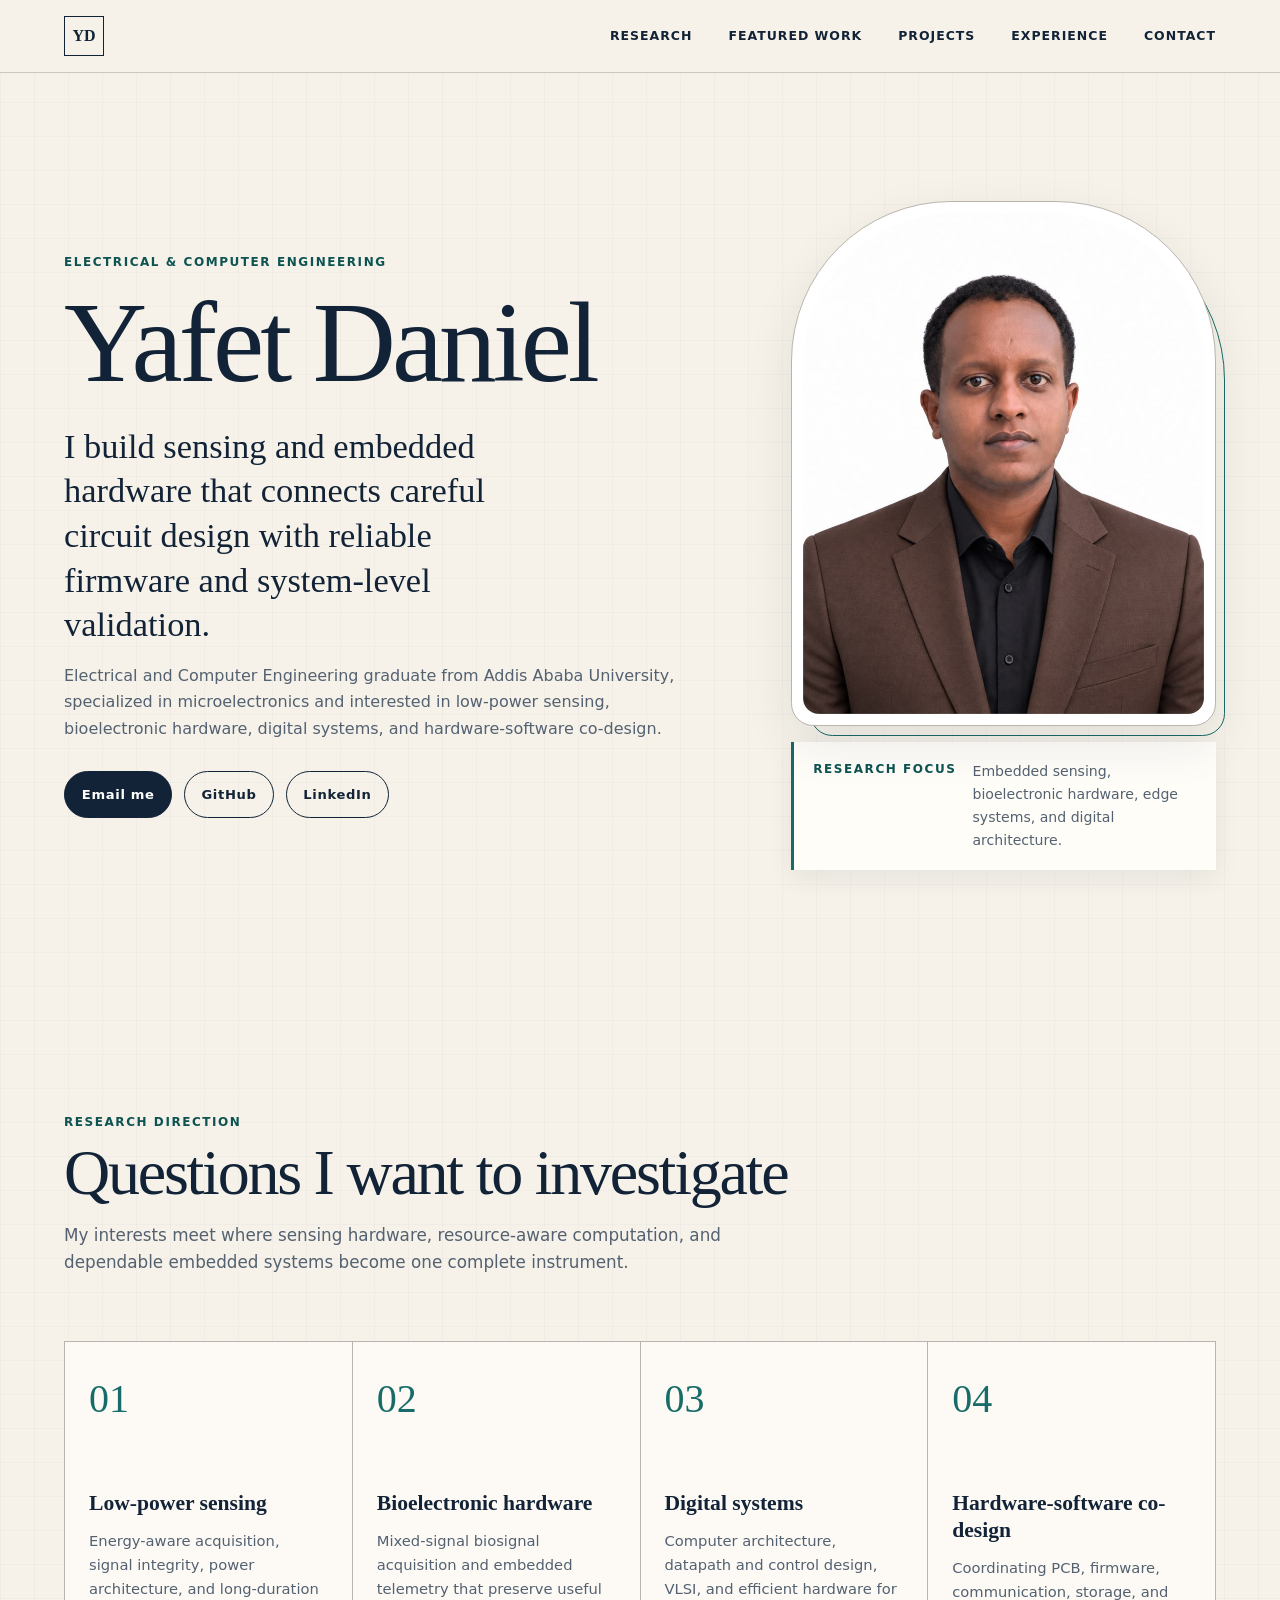
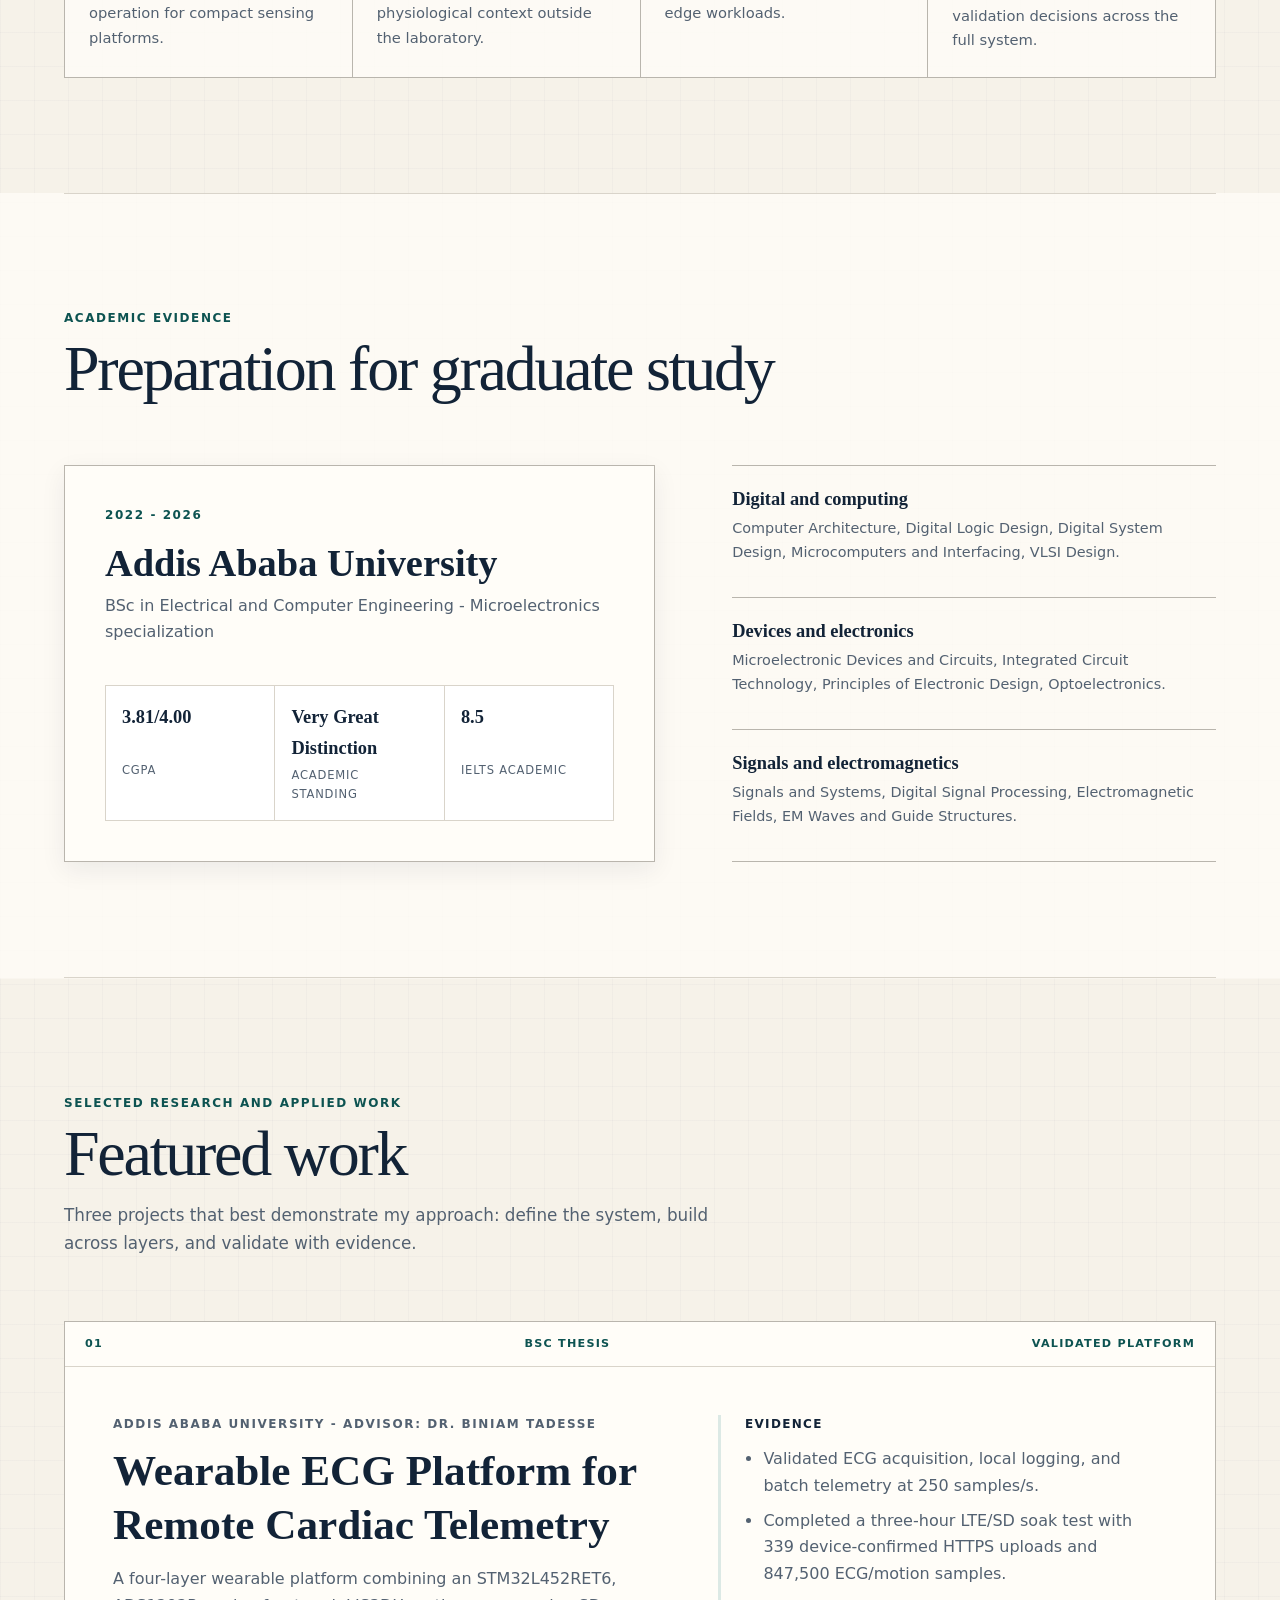
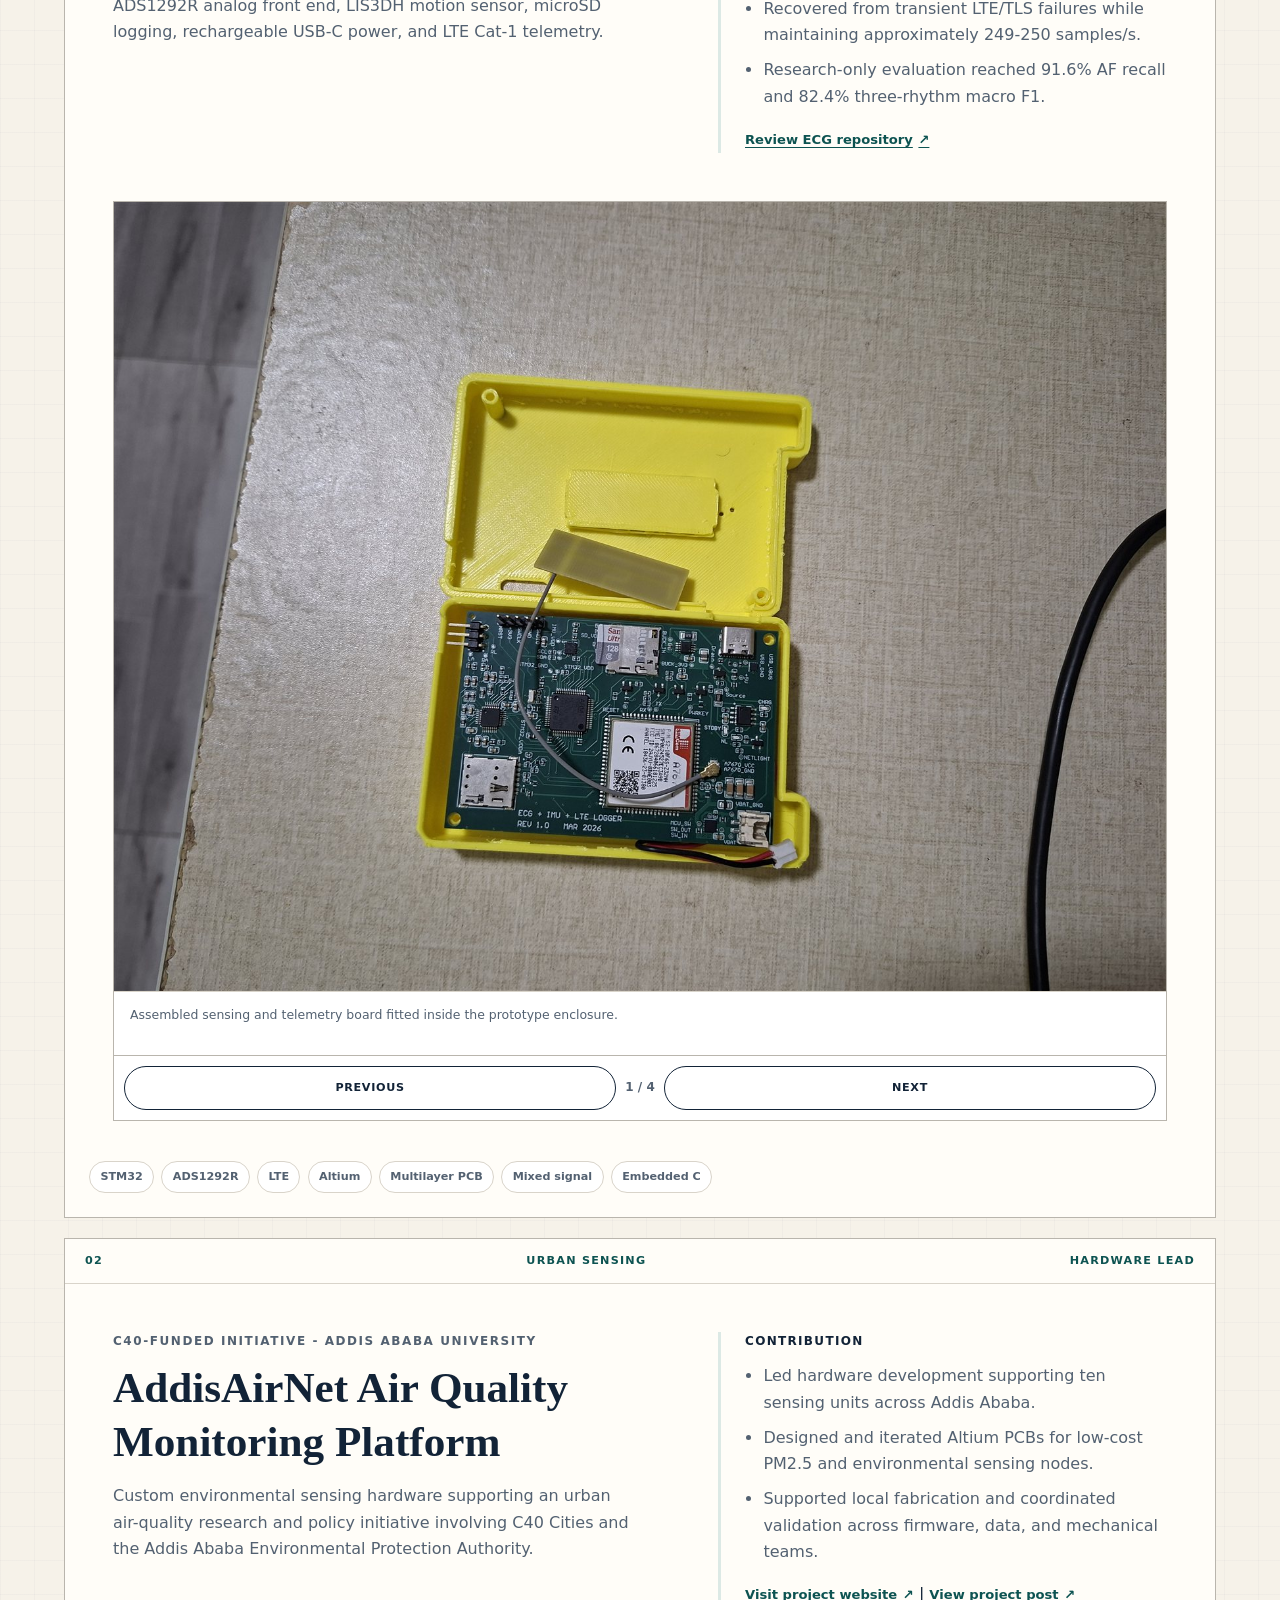
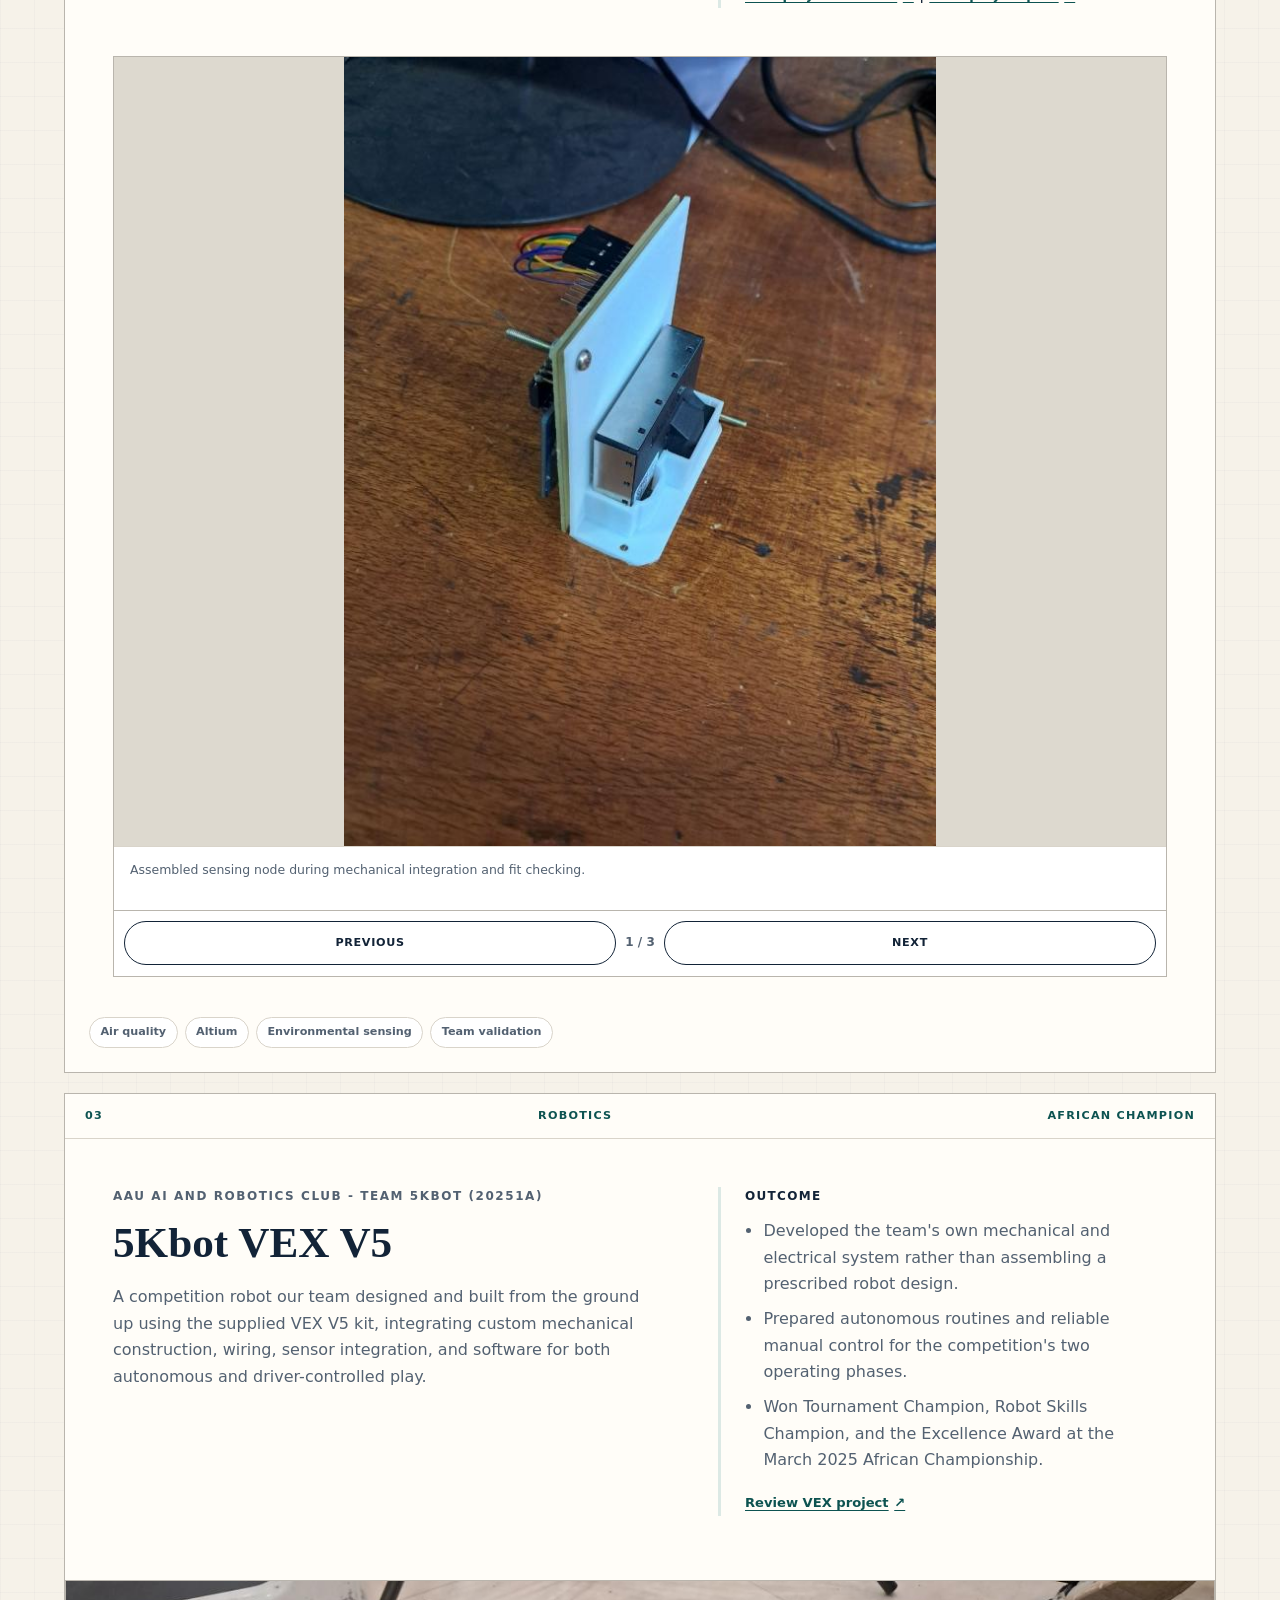
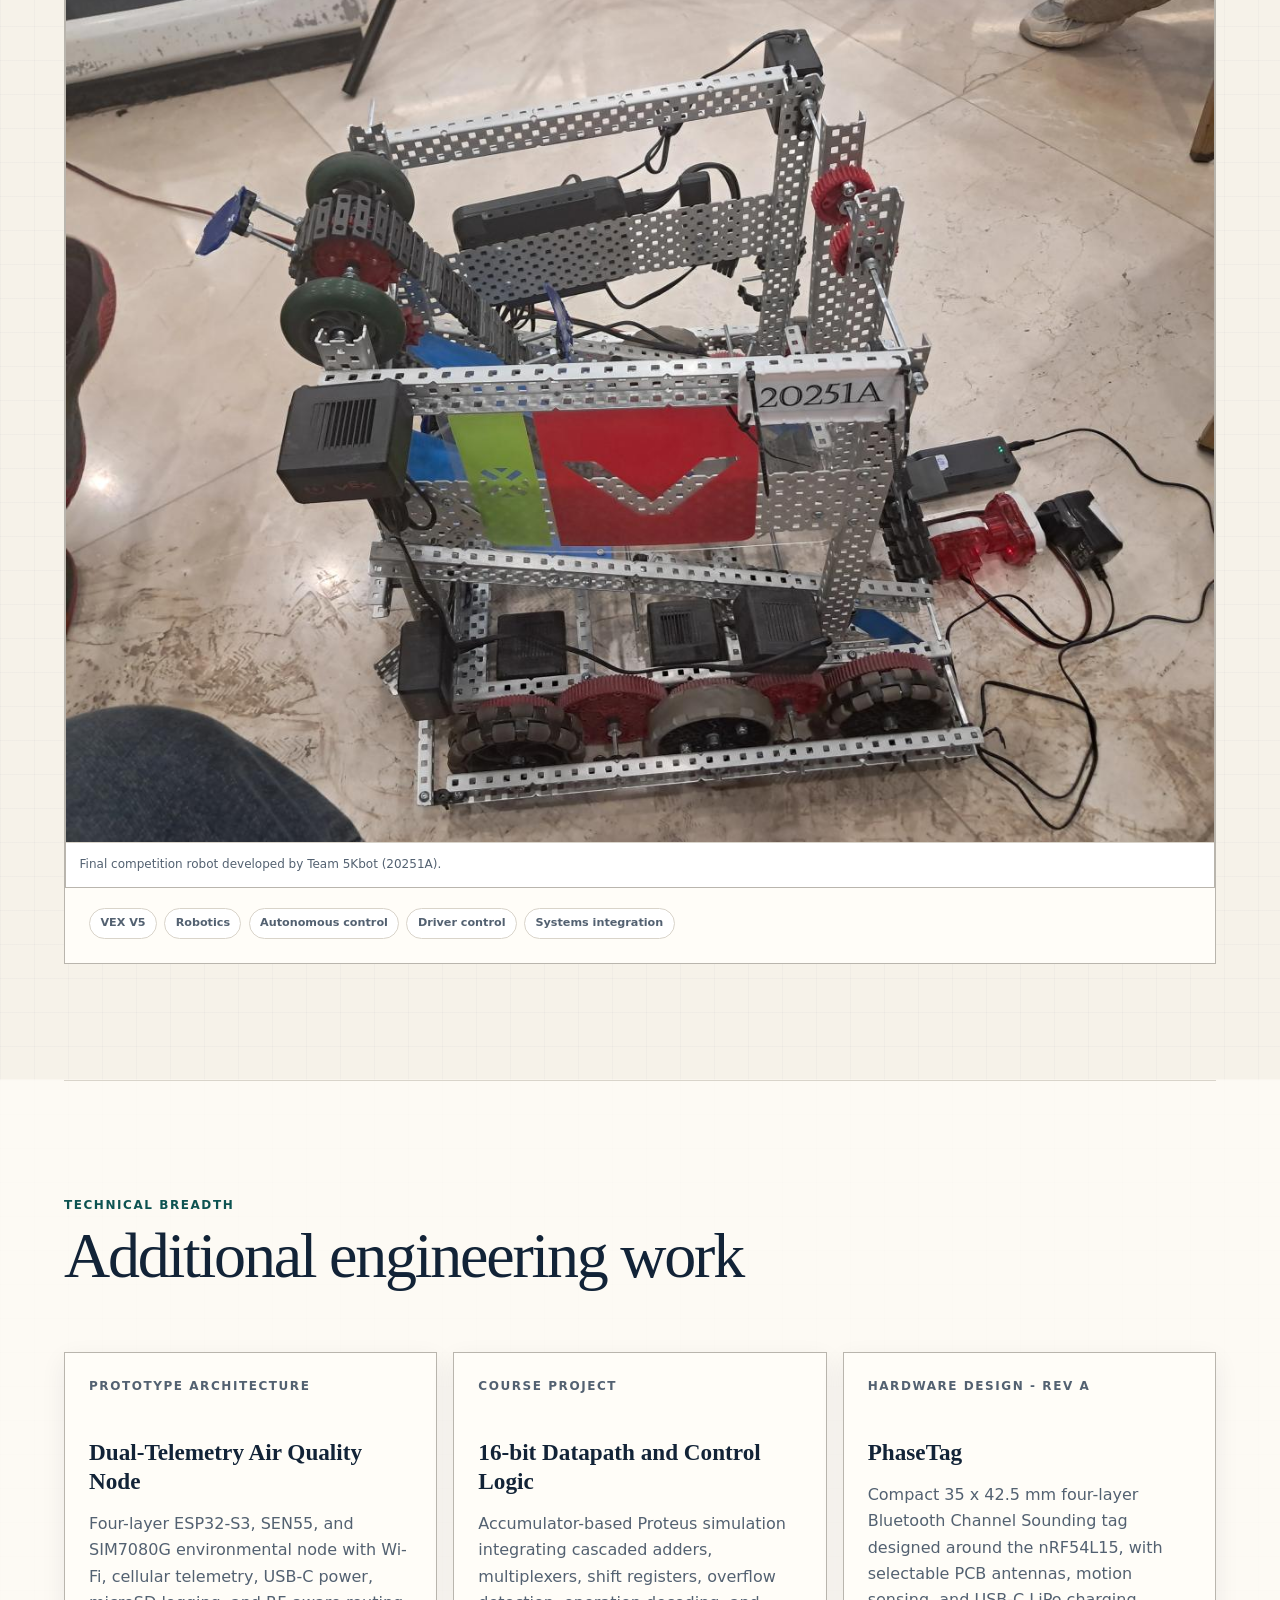
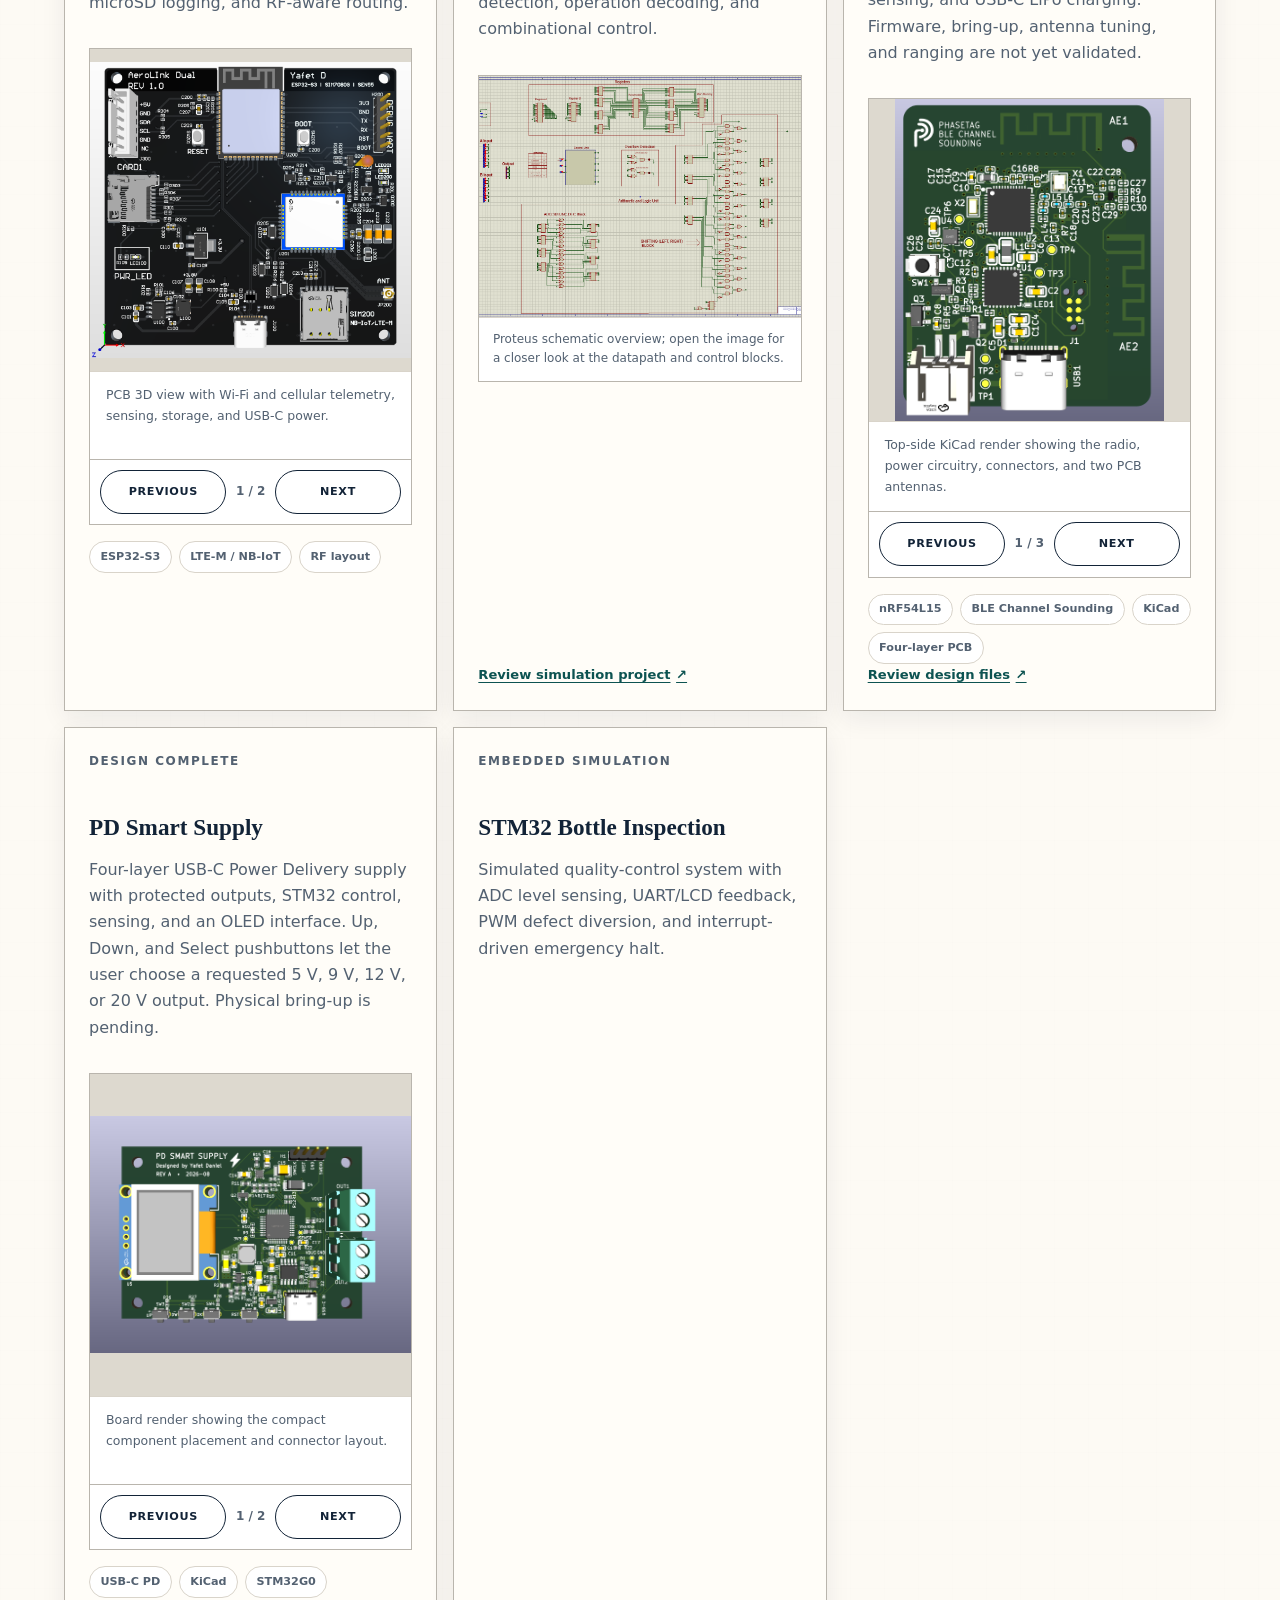
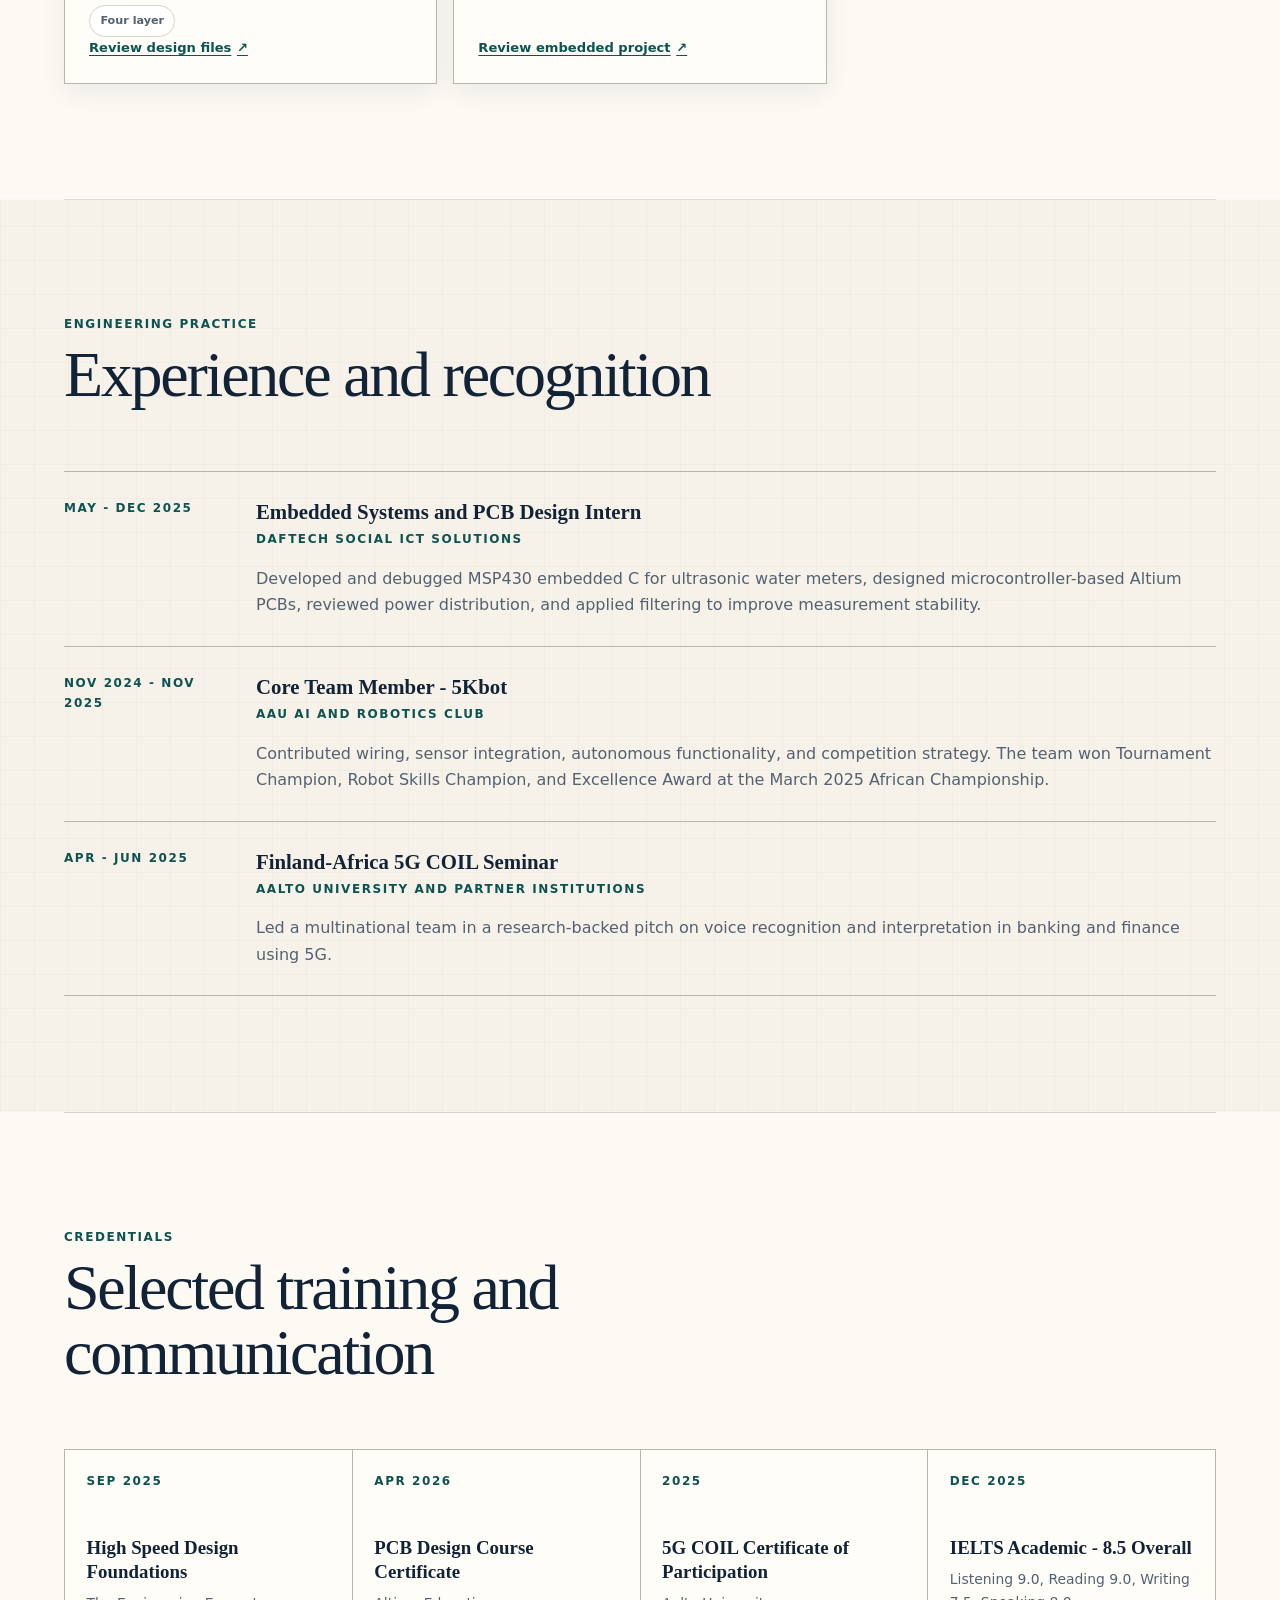
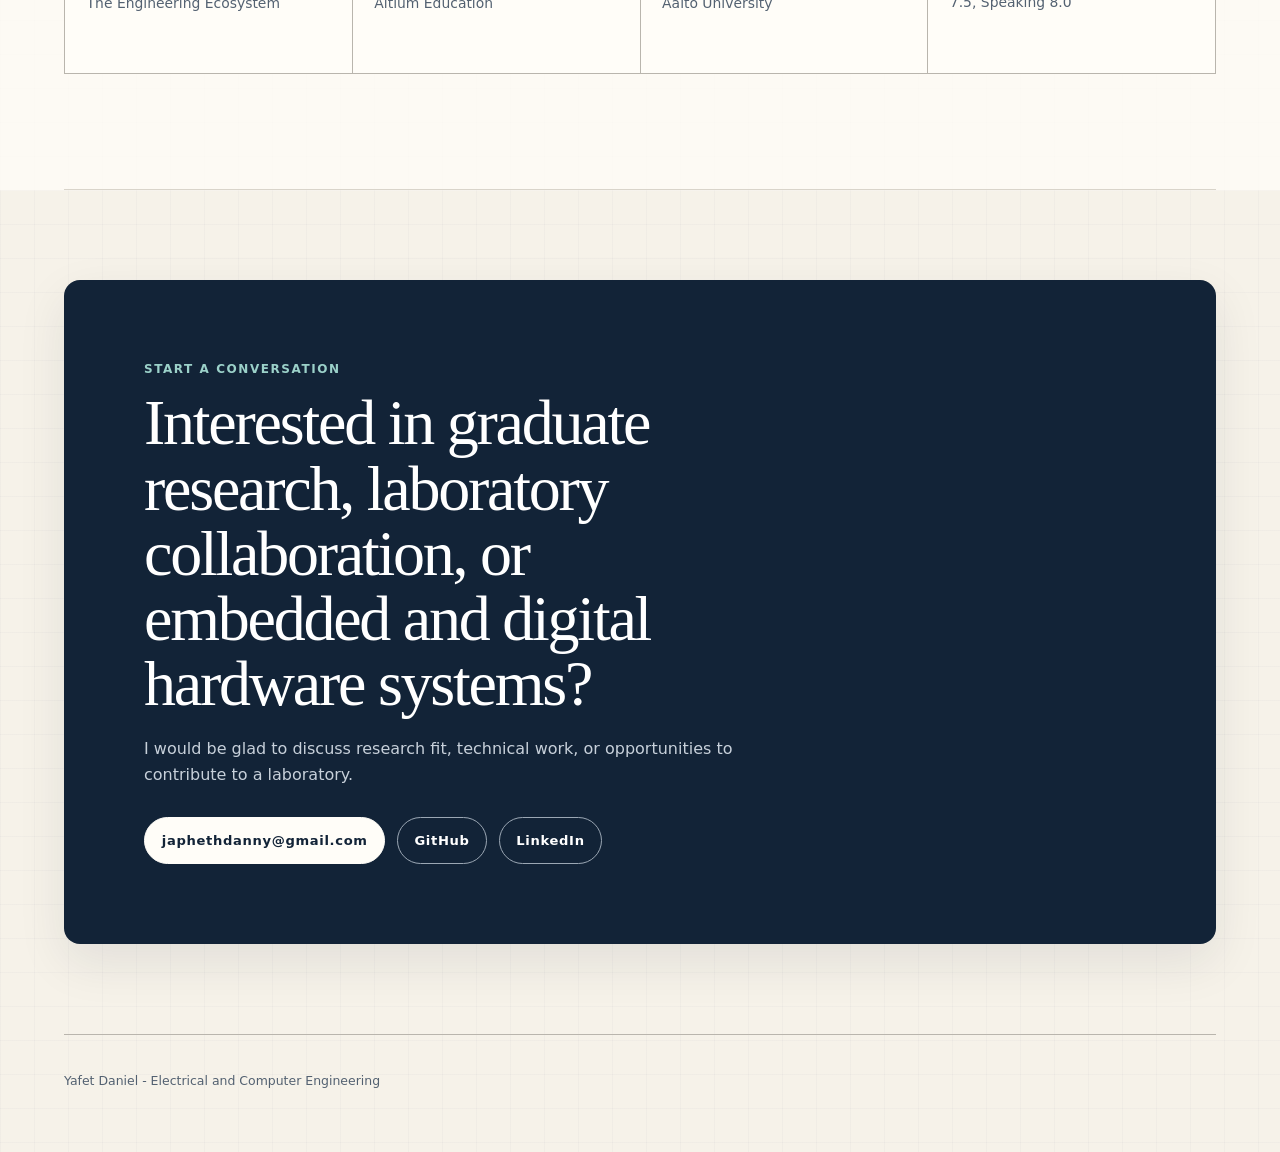
==== index.html @ 066871d6 "Show datapath schematic and PhaseTag project" ====
<!doctype html>
<html lang="en">
<head>
  <meta charset="utf-8">
  <meta name="viewport" content="width=device-width, initial-scale=1">
  <meta name="description" content="Yafet Daniel is an electrical and computer engineering graduate focused on low-power sensing, embedded hardware, digital systems, and hardware-software co-design.">
  <meta name="theme-color" content="#f6f2e9">
  <title>Yafet Daniel | Electrical and Computer Engineering</title>
  <link rel="stylesheet" href="styles.css">
  <script src="script.js" defer></script>
</head>
<body>
  <a class="skip-link" href="#main-content">Skip to main content</a>
  <header class="site-header">
    <nav class="site-nav" aria-label="Primary navigation">
      <a class="wordmark" href="#home" aria-label="Yafet Daniel, home">YD</a>
      <button class="nav-toggle" type="button" aria-expanded="false" aria-controls="nav-links">Menu</button>
      <div id="nav-links" class="nav-links">
        <a href="#research">Research</a>
        <a href="#featured-work">Featured work</a>
        <a href="#projects">Projects</a>
        <a href="#experience">Experience</a>
        <a href="#contact">Contact</a>
      </div>
    </nav>
  </header>
  <main id="main-content">
    <section id="home" class="hero" aria-labelledby="hero-title">
      <div class="hero-copy">
        <p class="eyebrow">Electrical &amp; Computer Engineering</p>
        <h1 id="hero-title">Yafet Daniel</h1>
        <p class="hero-lead">I build sensing and embedded hardware that connects careful circuit design with reliable firmware and system-level validation.</p>
        <p class="hero-summary">Electrical and Computer Engineering graduate from Addis Ababa University, specialized in microelectronics and interested in low-power sensing, bioelectronic hardware, digital systems, and hardware-software co-design.</p>
        <div class="hero-actions" aria-label="Contact and profile links">
          <a class="button button-primary" href="mailto:japhethdanny@gmail.com">Email me</a>
          <a class="button" href="https://github.com/JaphD" target="_blank" rel="noopener noreferrer">GitHub</a>
          <a class="button" href="https://www.linkedin.com/in/yafet-daniel-6602a6334/" target="_blank" rel="noopener noreferrer">LinkedIn</a>
        </div>
      </div>
      <div class="hero-side">
        <div class="portrait-frame">
          <img class="hero-portrait"
               src="assets/images/profile/yafet-daniel-headshot.jpg"
               width="800" height="1000"
               alt="Professional headshot of Yafet Daniel"
               decoding="async">
        </div>
        <aside class="hero-note" aria-label="Current research direction">
          <span class="note-label">Research focus</span>
          <p>Embedded sensing, bioelectronic hardware, edge systems, and digital architecture.</p>
        </aside>
      </div>
    </section>
    <section id="research" class="section" aria-labelledby="research-title">
      <div class="section-heading">
        <p class="section-kicker">Research direction</p>
        <h2 id="research-title">Questions I want to investigate</h2>
        <p>My interests meet where sensing hardware, resource-aware computation, and dependable embedded systems become one complete instrument.</p>
      </div>
      <div class="focus-grid">
        <article class="evidence-card"><span class="card-index">01</span><h3>Low-power sensing</h3><p>Energy-aware acquisition, signal integrity, power architecture, and long-duration operation for compact sensing platforms.</p></article>
        <article class="evidence-card"><span class="card-index">02</span><h3>Bioelectronic hardware</h3><p>Mixed-signal biosignal acquisition and embedded telemetry that preserve useful physiological context outside the laboratory.</p></article>
        <article class="evidence-card"><span class="card-index">03</span><h3>Digital systems</h3><p>Computer architecture, datapath and control design, VLSI, and efficient hardware for edge workloads.</p></article>
        <article class="evidence-card"><span class="card-index">04</span><h3>Hardware-software co-design</h3><p>Coordinating PCB, firmware, communication, storage, and validation decisions across the full system.</p></article>
      </div>
    </section>
    <section id="academics" class="section section-tinted" aria-labelledby="academics-title">
      <div class="section-heading"><p class="section-kicker">Academic evidence</p><h2 id="academics-title">Preparation for graduate study</h2></div>
      <div class="academic-layout">
        <article class="academic-primary">
          <p class="academic-date">2022 - 2026</p>
          <h3>Addis Ababa University</h3>
          <p class="academic-degree">BSc in Electrical and Computer Engineering - Microelectronics specialization</p>
          <div class="metric-row">
            <div><strong>3.81/4.00</strong><span>CGPA</span></div>
            <div><strong>Very Great Distinction</strong><span>Academic standing</span></div>
            <div><strong>8.5</strong><span>IELTS Academic</span></div>
          </div>
        </article>
        <div class="course-groups">
          <article><h3>Digital and computing</h3><p>Computer Architecture, Digital Logic Design, Digital System Design, Microcomputers and Interfacing, VLSI Design.</p></article>
          <article><h3>Devices and electronics</h3><p>Microelectronic Devices and Circuits, Integrated Circuit Technology, Principles of Electronic Design, Optoelectronics.</p></article>
          <article><h3>Signals and electromagnetics</h3><p>Signals and Systems, Digital Signal Processing, Electromagnetic Fields, EM Waves and Guide Structures.</p></article>
        </div>
      </div>
    </section>
    <section id="featured-work" class="section" aria-labelledby="featured-title">
      <div class="section-heading">
        <p class="section-kicker">Selected research and applied work</p>
        <h2 id="featured-title">Featured work</h2>
        <p>Three projects that best demonstrate my approach: define the system, build across layers, and validate with evidence.</p>
      </div>
      <article class="project-card project-card-featured">
        <div class="project-meta"><span>01</span><span>BSc thesis</span><span>Validated platform</span></div>
        <div class="project-content">
          <div><p class="project-role">Addis Ababa University - Advisor: Dr. Biniam Tadesse</p><h3>Wearable ECG Platform for Remote Cardiac Telemetry</h3><p>A four-layer wearable platform combining an STM32L452RET6, ADS1292R analog front end, LIS3DH motion sensor, microSD logging, rechargeable USB-C power, and LTE Cat-1 telemetry.</p></div>
          <div class="project-evidence"><h4>Evidence</h4><ul><li>Validated ECG acquisition, local logging, and batch telemetry at 250 samples/s.</li><li>Completed a three-hour LTE/SD soak test with 339 device-confirmed HTTPS uploads and 847,500 ECG/motion samples.</li><li>Recovered from transient LTE/TLS failures while maintaining approximately 249-250 samples/s.</li><li>Research-only evaluation reached 91.6% AF recall and 82.4% three-rhythm macro F1.</li></ul><a class="text-link" href="https://github.com/JaphD/ecg-monitoring-telemetry" target="_blank" rel="noopener noreferrer">Review ECG repository</a></div>
        </div>
        <div class="project-gallery" data-gallery="ecg-platform" aria-label="ECG platform hardware evidence">
          <div class="gallery-rail">
            <figure data-gallery-slide>
              <img src="assets/images/projects/ecg-platform/assembled-enclosure.jpg"
                   width="1600" height="1200"
                   alt="Assembled ECG telemetry board installed in its yellow enclosure"
                   loading="lazy" decoding="async">
              <figcaption>Assembled sensing and telemetry board fitted inside the prototype enclosure.</figcaption>
            </figure>
            <figure data-gallery-slide>
              <img src="assets/images/projects/ecg-platform/assembled-open.jpg"
                   width="1214" height="1600"
                   alt="ECG telemetry board connected to its battery and cellular antenna"
                   loading="lazy" decoding="async">
              <figcaption>Complete hardware stack connected outside the enclosure for bring-up and validation.</figcaption>
            </figure>
            <figure data-gallery-slide>
              <img src="assets/images/projects/ecg-platform/pcb-layout.png"
                   width="1286" height="855"
                   alt="Altium three-dimensional layout of the multilayer ECG telemetry board"
                   loading="lazy" decoding="async">
              <figcaption>Multilayer PCB layout integrating ECG acquisition, processing, storage, power, and LTE telemetry.</figcaption>
            </figure>
            <figure data-gallery-slide>
              <img src="assets/images/projects/ecg-platform/schematic-overview.png"
                   width="1028" height="682"
                   alt="Hierarchical schematic overview of the ECG telemetry platform"
                   loading="lazy" decoding="async">
              <figcaption>Hierarchical system overview linking the analog front end, MCU, storage, IMU, radio, and power blocks.</figcaption>
            </figure>
          </div>
          <div class="gallery-controls">
            <button type="button" data-gallery-previous aria-label="Show previous project image">Previous</button>
            <p class="gallery-status" aria-live="polite"><span data-gallery-current>1</span> / <span data-gallery-total>4</span></p>
            <button type="button" data-gallery-next aria-label="Show next project image">Next</button>
          </div>
        </div>
        <div class="tag-list" aria-label="ECG platform technologies"><span>STM32</span><span>ADS1292R</span><span>LTE</span><span>Altium</span><span>Multilayer PCB</span><span>Mixed signal</span><span>Embedded C</span></div>
      </article>
      <article class="project-card project-card-featured">
        <div class="project-meta"><span>02</span><span>Urban sensing</span><span>Hardware lead</span></div>
        <div class="project-content">
          <div><p class="project-role">C40-funded initiative - Addis Ababa University</p><h3>AddisAirNet Air Quality Monitoring Platform</h3><p>Custom environmental sensing hardware supporting an urban air-quality research and policy initiative involving C40 Cities and the Addis Ababa Environmental Protection Authority.</p></div>
          <div class="project-evidence"><h4>Contribution</h4><ul><li>Led hardware development supporting ten sensing units across Addis Ababa.</li><li>Designed and iterated Altium PCBs for low-cost PM2.5 and environmental sensing nodes.</li><li>Supported local fabrication and coordinated validation across firmware, data, and mechanical teams.</li></ul><a class="text-link" href="https://www.addisairnet.et/" target="_blank" rel="noopener noreferrer">Visit project website</a> | <a class="text-link" href="https://www.linkedin.com/feed/update/urn:li:activity:7499098584684883968/" target="_blank" rel="noopener noreferrer">View project post</a></div>
        </div>
        <div class="project-gallery" data-gallery="addisairnet" aria-label="AddisAirNet prototype evidence">
          <div class="gallery-rail">
            <figure data-gallery-slide>
              <img src="assets/images/projects/addisairnet/assembled-open.jpg"
                   width="600" height="800"
                   alt="Assembled AddisAirNet sensor prototype with the enclosure lid removed"
                   loading="lazy" decoding="async">
              <figcaption>Assembled sensing node during mechanical integration and fit checking.</figcaption>
            </figure>
            <figure data-gallery-slide>
              <img src="assets/images/projects/addisairnet/enclosure.jpg"
                   width="600" height="800"
                   alt="Completed white enclosure for the AddisAirNet sensing node"
                   loading="lazy" decoding="async">
              <figcaption>Completed compact enclosure prepared for environmental monitoring deployment.</figcaption>
            </figure>
            <figure data-gallery-slide>
              <img src="assets/images/projects/addisairnet/pcb-layout.jpg"
                   width="600" height="800"
                   alt="Locally fabricated PCB for the AddisAirNet air quality sensor"
                   loading="lazy" decoding="async">
              <figcaption>Locally fabricated sensing PCB used during the prototype iteration.</figcaption>
            </figure>
          </div>
          <div class="gallery-controls">
            <button type="button" data-gallery-previous aria-label="Show previous project image">Previous</button>
            <p class="gallery-status" aria-live="polite"><span data-gallery-current>1</span> / <span data-gallery-total>3</span></p>
            <button type="button" data-gallery-next aria-label="Show next project image">Next</button>
          </div>
        </div>
        <div class="tag-list" aria-label="AddisAirNet technologies"><span>Air quality</span><span>Altium</span><span>Environmental sensing</span><span>Team validation</span></div>
      </article>
      <article class="project-card project-card-featured">
        <div class="project-meta"><span>03</span><span>Robotics</span><span>African champion</span></div>
        <div class="project-content">
          <div><p class="project-role">AAU AI and Robotics Club - Team 5Kbot (20251A)</p><h3>5Kbot VEX V5</h3><p>A competition robot our team designed and built from the ground up using the supplied VEX V5 kit, integrating custom mechanical construction, wiring, sensor integration, and software for both autonomous and driver-controlled play.</p></div>
          <div class="project-evidence"><h4>Outcome</h4><ul><li>Developed the team's own mechanical and electrical system rather than assembling a prescribed robot design.</li><li>Prepared autonomous routines and reliable manual control for the competition's two operating phases.</li><li>Won Tournament Champion, Robot Skills Champion, and the Excellence Award at the March 2025 African Championship.</li></ul><a class="text-link" href="https://github.com/JaphD/Vex-V5" target="_blank" rel="noopener noreferrer">Review VEX project</a></div>
        </div>
        <figure class="project-inline-media">
          <img src="assets/images/projects/5kbot/final-robot.jpg"
               width="1280" height="960"
               alt="Final Team 5Kbot VEX V5 competition robot"
               loading="lazy" decoding="async">
          <figcaption>Final competition robot developed by Team 5Kbot (20251A).</figcaption>
        </figure>
        <div class="tag-list" aria-label="5Kbot VEX V5 technologies"><span>VEX V5</span><span>Robotics</span><span>Autonomous control</span><span>Driver control</span><span>Systems integration</span></div>
      </article>
    </section>
    <section id="projects" class="section section-tinted" aria-labelledby="projects-title">
      <div class="section-heading"><p class="section-kicker">Technical breadth</p><h2 id="projects-title">Additional engineering work</h2></div>
      <div class="project-grid">
        <article class="project-card project-card-compact project-card-media"><p class="project-status">Prototype architecture</p><h3>Dual-Telemetry Air Quality Node</h3><p>Four-layer ESP32-S3, SEN55, and SIM7080G environmental node with Wi-Fi, cellular telemetry, USB-C power, microSD logging, and RF-aware routing.</p>
          <div class="project-gallery project-gallery-compact" data-gallery="dual-telemetry" aria-label="Dual-Telemetry Air Quality Node design evidence">
            <div class="gallery-rail">
              <figure data-gallery-slide>
                <img src="assets/images/projects/dual-telemetry/pcb-3d.png"
                     width="1010" height="931"
                     alt="Three-dimensional PCB view of the Dual-Telemetry Air Quality Node"
                     loading="lazy" decoding="async">
                <figcaption>PCB 3D view with Wi-Fi and cellular telemetry, sensing, storage, and USB-C power.</figcaption>
              </figure>
              <figure data-gallery-slide>
                <img src="assets/images/projects/dual-telemetry/system-overview.png"
                     width="1041" height="824"
                     alt="System schematic overview of the Dual-Telemetry Air Quality Node"
                     loading="lazy" decoding="async">
                <figcaption>System overview connecting power management, the ESP32-S3 telemetry controller, and the sensor/storage block.</figcaption>
              </figure>
            </div>
            <div class="gallery-controls">
              <button type="button" data-gallery-previous aria-label="Show previous project image">Previous</button>
              <p class="gallery-status" aria-live="polite"><span data-gallery-current>1</span> / <span data-gallery-total>2</span></p>
              <button type="button" data-gallery-next aria-label="Show next project image">Next</button>
            </div>
          </div>
          <div class="tag-list"><span>ESP32-S3</span><span>LTE-M / NB-IoT</span><span>RF layout</span></div>
        </article>
        <article class="project-card project-card-compact project-card-media"><p class="project-status">Course project</p><h3>16-bit Datapath and Control Logic</h3><p>Accumulator-based Proteus simulation integrating cascaded adders, multiplexers, shift registers, overflow detection, operation decoding, and combinational control.</p>
          <figure class="project-inline-media">
            <a href="assets/images/projects/16-bit-datapath/proteus-schematic.png" target="_blank" rel="noopener noreferrer" aria-label="Open the full 16-bit datapath Proteus schematic">
              <img src="assets/images/projects/16-bit-datapath/proteus-schematic.png"
                   width="1062" height="777"
                   alt="Proteus schematic overview of the 16-bit datapath, registers, control unit, and arithmetic logic"
                   loading="lazy" decoding="async">
            </a>
            <figcaption>Proteus schematic overview; open the image for a closer look at the datapath and control blocks.</figcaption>
          </figure>
          <a class="text-link" href="https://github.com/JaphD/16-bit-datapath-and-control" target="_blank" rel="noopener noreferrer">Review simulation project</a>
        </article>
        <article class="project-card project-card-compact project-card-media"><p class="project-status">Hardware design - Rev A</p><h3>PhaseTag</h3><p>Compact 35 x 42.5 mm four-layer Bluetooth Channel Sounding tag designed around the nRF54L15, with selectable PCB antennas, motion sensing, and USB-C LiPo charging. Firmware, bring-up, antenna tuning, and ranging are not yet validated.</p>
          <div class="project-gallery project-gallery-compact" data-gallery="phasetag" aria-label="PhaseTag board design views">
            <div class="gallery-rail">
              <figure data-gallery-slide>
                <img src="assets/images/projects/phasetag/phasetag-top.png"
                     width="600" height="717"
                     alt="KiCad top-side render of the PhaseTag Bluetooth Channel Sounding PCB"
                     loading="lazy" decoding="async">
                <figcaption>Top-side KiCad render showing the radio, power circuitry, connectors, and two PCB antennas.</figcaption>
              </figure>
              <figure data-gallery-slide>
                <img src="assets/images/projects/phasetag/phasetag-bottom.png"
                     width="577" height="697"
                     alt="KiCad bottom-side render of the PhaseTag PCB"
                     loading="lazy" decoding="async">
                <figcaption>Bottom-side render showing the compact four-layer board and routing.</figcaption>
              </figure>
              <figure data-gallery-slide>
                <img src="assets/images/projects/phasetag/phasetag-layout.png"
                     width="618" height="727"
                     alt="KiCad PhaseTag PCB layout with 35 by 42.5 millimeter dimensions"
                     loading="lazy" decoding="async">
                <figcaption>PCB editor view with the 35 x 42.5 mm outline, component placement, and antenna keepouts.</figcaption>
              </figure>
            </div>
            <div class="gallery-controls">
              <button type="button" data-gallery-previous aria-label="Show previous project image">Previous</button>
              <p class="gallery-status" aria-live="polite"><span data-gallery-current>1</span> / <span data-gallery-total>3</span></p>
              <button type="button" data-gallery-next aria-label="Show next project image">Next</button>
            </div>
          </div>
          <div class="tag-list"><span>nRF54L15</span><span>BLE Channel Sounding</span><span>KiCad</span><span>Four-layer PCB</span></div>
          <a class="text-link" href="https://github.com/JaphD/Phasetag" target="_blank" rel="noopener noreferrer">Review design files</a>
        </article>
        <article class="project-card project-card-compact project-card-media"><p class="project-status">Design complete</p><h3>PD Smart Supply</h3><p>Four-layer USB-C Power Delivery supply with protected outputs, STM32 control, sensing, and an OLED interface. Up, Down, and Select pushbuttons let the user choose a requested 5 V, 9 V, 12 V, or 20 V output. Physical bring-up is pending.</p>
          <div class="project-gallery project-gallery-compact" data-gallery="pd-smart-supply" aria-label="PD Smart Supply design evidence">
            <div class="gallery-rail">
              <figure data-gallery-slide>
                <img src="assets/images/projects/pd-smart-supply/pcb-render.png"
                     width="1316" height="970"
                     alt="Three-dimensional render of the PD Smart Supply circuit board"
                     loading="lazy" decoding="async">
                <figcaption>Board render showing the compact component placement and connector layout.</figcaption>
              </figure>
              <figure data-gallery-slide>
                <img src="assets/images/projects/pd-smart-supply/pcb-layout.png"
                     width="899" height="677"
                     alt="PCB layout view of the four-layer PD Smart Supply"
                     loading="lazy" decoding="async">
                <figcaption>Updated PCB layout showing the routing, controls, output terminals, and board dimensions.</figcaption>
              </figure>
            </div>
            <div class="gallery-controls">
              <button type="button" data-gallery-previous aria-label="Show previous project image">Previous</button>
              <p class="gallery-status" aria-live="polite"><span data-gallery-current>1</span> / <span data-gallery-total>2</span></p>
              <button type="button" data-gallery-next aria-label="Show next project image">Next</button>
            </div>
          </div>
          <div class="tag-list"><span>USB-C PD</span><span>KiCad</span><span>STM32G0</span><span>Four layer</span></div>
          <a class="text-link" href="https://github.com/JaphD/USB-C-PD-Smart-Power-Supply" target="_blank" rel="noopener noreferrer">Review design files</a>
        </article>
        <article class="project-card project-card-compact"><p class="project-status">Embedded simulation</p><h3>STM32 Bottle Inspection</h3><p>Simulated quality-control system with ADC level sensing, UART/LCD feedback, PWM defect diversion, and interrupt-driven emergency halt.</p><a class="text-link" href="https://github.com/JaphD/bottle-inspection-stm32-" target="_blank" rel="noopener noreferrer">Review embedded project</a></article>
      </div>
    </section>
    <section id="experience" class="section" aria-labelledby="experience-title">
      <div class="section-heading"><p class="section-kicker">Engineering practice</p><h2 id="experience-title">Experience and recognition</h2></div>
      <div class="timeline">
        <article class="timeline-entry"><p class="timeline-date">May - Dec 2025</p><div><h3>Embedded Systems and PCB Design Intern</h3><p class="timeline-org">DAFTech Social ICT Solutions</p><p>Developed and debugged MSP430 embedded C for ultrasonic water meters, designed microcontroller-based Altium PCBs, reviewed power distribution, and applied filtering to improve measurement stability.</p></div></article>
        <article class="timeline-entry"><p class="timeline-date">Nov 2024 - Nov 2025</p><div><h3>Core Team Member - 5Kbot</h3><p class="timeline-org">AAU AI and Robotics Club</p><p>Contributed wiring, sensor integration, autonomous functionality, and competition strategy. The team won Tournament Champion, Robot Skills Champion, and Excellence Award at the March 2025 African Championship.</p></div></article>
        <article class="timeline-entry"><p class="timeline-date">Apr - Jun 2025</p><div><h3>Finland-Africa 5G COIL Seminar</h3><p class="timeline-org">Aalto University and partner institutions</p><p>Led a multinational team in a research-backed pitch on voice recognition and interpretation in banking and finance using 5G.</p></div></article>
      </div>
    </section>
    <section id="credentials" class="section section-tinted" aria-labelledby="credentials-title">
      <div class="section-heading"><p class="section-kicker">Credentials</p><h2 id="credentials-title">Selected training and communication</h2></div>
      <div class="credential-grid">
        <article class="credential-card"><p class="credential-date">Sep 2025</p><h3>High Speed Design Foundations</h3><p>The Engineering Ecosystem</p></article>
        <article class="credential-card"><p class="credential-date">Apr 2026</p><h3>PCB Design Course Certificate</h3><p>Altium Education</p></article>
        <article class="credential-card"><p class="credential-date">2025</p><h3>5G COIL Certificate of Participation</h3><p>Aalto University</p></article>
        <article class="credential-card"><p class="credential-date">Dec 2025</p><h3>IELTS Academic - 8.5 Overall</h3><p>Listening 9.0, Reading 9.0, Writing 7.5, Speaking 8.0</p></article>
      </div>
    </section>
    <section id="contact" class="section contact" aria-labelledby="contact-title">
      <p class="section-kicker">Start a conversation</p>
      <h2 id="contact-title">Interested in graduate research, laboratory collaboration, or embedded and digital hardware systems?</h2>
      <p>I would be glad to discuss research fit, technical work, or opportunities to contribute to a laboratory.</p>
      <div class="hero-actions">
        <a class="button button-primary" href="mailto:japhethdanny@gmail.com">japhethdanny@gmail.com</a>
        <a class="button" href="https://github.com/JaphD" target="_blank" rel="noopener noreferrer">GitHub</a>
        <a class="button" href="https://www.linkedin.com/in/yafet-daniel-6602a6334/" target="_blank" rel="noopener noreferrer">LinkedIn</a>
      </div>
    </section>
  </main>
  <footer class="site-footer"><p>Yafet Daniel - Electrical and Computer Engineering</p></footer>
</body>
</html>
---- styles.css ----
:root {
  --paper: #f6f2e9;
  --surface: #fffdf8;
  --surface-strong: #ffffff;
  --ink: #122337;
  --muted: #536171;
  --teal: #176b68;
  --teal-dark: #0d5351;
  --teal-soft: #dce9e5;
  --rust: #9a4934;
  --line: #d9d4ca;
  --line-dark: #b9b5ad;
  --focus: #b44c2f;
  --shadow: 0 18px 50px rgb(18 35 55 / 0.09);
  --shadow-small: 0 8px 24px rgb(18 35 55 / 0.07);
  --serif: Georgia, "Times New Roman", serif;
  --sans: Inter, ui-sans-serif, system-ui, -apple-system, BlinkMacSystemFont, "Segoe UI", sans-serif;
  --content: 72rem;
  --radius: 1rem;
}

*,
*::before,
*::after {
  box-sizing: border-box;
}

html {
  scroll-behavior: smooth;
  scroll-padding-top: 6rem;
}

body {
  margin: 0;
  color: var(--ink);
  background:
    linear-gradient(rgb(18 35 55 / 0.025) 1px, transparent 1px),
    linear-gradient(90deg, rgb(18 35 55 / 0.025) 1px, transparent 1px),
    var(--paper);
  background-size: 34px 34px;
  font-family: var(--sans);
  font-size: 1rem;
  line-height: 1.65;
  -webkit-font-smoothing: antialiased;
}

img {
  display: block;
  max-width: 100%;
  height: auto;
}

a {
  color: var(--teal-dark);
  text-decoration-thickness: 1px;
  text-underline-offset: 0.22em;
}

a:hover {
  color: var(--rust);
}

button,
a {
  -webkit-tap-highlight-color: transparent;
}

:focus-visible {
  outline: 3px solid var(--focus);
  outline-offset: 3px;
}

.skip-link {
  position: fixed;
  top: 0.75rem;
  left: 0.75rem;
  z-index: 1000;
  padding: 0.7rem 1rem;
  border-radius: 0.5rem;
  color: white;
  background: var(--ink);
  transform: translateY(-160%);
  transition: transform 160ms ease;
}

.skip-link:focus {
  transform: translateY(0);
}

.site-header {
  position: sticky;
  top: 0;
  z-index: 100;
  border-bottom: 1px solid rgb(185 181 173 / 0.7);
  background: rgb(246 242 233 / 0.92);
  backdrop-filter: blur(14px);
}

.site-nav,
.section,
.hero {
  width: min(calc(100% - 2rem), var(--content));
  margin-inline: auto;
}

.site-nav {
  min-height: 4.5rem;
  display: flex;
  align-items: center;
  justify-content: space-between;
  gap: 2rem;
}

.wordmark {
  width: 2.5rem;
  height: 2.5rem;
  display: inline-grid;
  place-items: center;
  border: 1px solid var(--ink);
  color: var(--ink);
  font-family: var(--serif);
  font-weight: 700;
  text-decoration: none;
}

.nav-links {
  display: flex;
  align-items: center;
  gap: clamp(1rem, 3vw, 2.25rem);
}

.nav-links a {
  color: var(--ink);
  font-size: 0.78rem;
  font-weight: 700;
  letter-spacing: 0.08em;
  text-decoration: none;
  text-transform: uppercase;
}

.nav-links a:hover,
.nav-links a[aria-current="true"] {
  color: var(--teal);
}

.nav-toggle {
  display: none;
  min-width: 3.25rem;
  min-height: 2.75rem;
  padding: 0.5rem 0.8rem;
  border: 1px solid var(--ink);
  border-radius: 999px;
  color: var(--ink);
  background: transparent;
  font: inherit;
  font-size: 0.78rem;
  font-weight: 800;
  letter-spacing: 0.08em;
  text-transform: uppercase;
  cursor: pointer;
}

.hero {
  min-height: 83vh;
  padding-block: clamp(5rem, 10vw, 8.5rem);
  display: grid;
  grid-template-columns: minmax(0, 1.2fr) minmax(17rem, 0.8fr);
  gap: clamp(2.5rem, 7vw, 7rem);
  align-items: center;
}

.eyebrow,
.section-kicker,
.project-status,
.project-role,
.credential-date,
.academic-date,
.timeline-date,
.timeline-org,
.note-label {
  margin: 0;
  color: var(--teal-dark);
  font-size: 0.75rem;
  font-weight: 800;
  letter-spacing: 0.13em;
  text-transform: uppercase;
}

.hero h1,
.section-heading h2,
.contact h2 {
  font-family: var(--serif);
  letter-spacing: -0.035em;
  line-height: 1.02;
}

.hero h1 {
  max-width: 10ch;
  margin: 0.65rem 0 1.4rem;
  font-size: clamp(4rem, 9vw, 7.8rem);
  font-weight: 500;
}

.hero-lead {
  max-width: 27ch;
  margin: 0 0 1rem;
  font-family: var(--serif);
  font-size: clamp(1.45rem, 2.8vw, 2.15rem);
  line-height: 1.3;
}

.hero-summary {
  max-width: 40rem;
  margin: 0;
  color: var(--muted);
}

.hero-side {
  display: grid;
  gap: 1rem;
}

.portrait-frame {
  position: relative;
  padding: 0.7rem;
  border: 1px solid var(--line-dark);
  border-radius: 10rem 10rem 1.4rem 1.4rem;
  background: var(--surface-strong);
  box-shadow: var(--shadow);
}

.portrait-frame::after {
  content: "";
  position: absolute;
  inset: 1.1rem -0.65rem -0.65rem 1.1rem;
  z-index: -1;
  border: 1px solid var(--teal);
  border-radius: 10rem 10rem 1.4rem 1.4rem;
}

.hero-portrait {
  width: 100%;
  aspect-ratio: 4 / 5;
  border-radius: 9.5rem 9.5rem 1rem 1rem;
  object-fit: cover;
  object-position: 50% 28%;
}

.hero-note {
  display: grid;
  grid-template-columns: auto 1fr;
  gap: 1rem;
  align-items: start;
  padding: 1.1rem 1.2rem;
  border-left: 3px solid var(--teal);
  background: var(--surface);
  box-shadow: var(--shadow-small);
}

.hero-note p {
  margin: 0;
  color: var(--muted);
  font-size: 0.88rem;
}

.hero-actions {
  margin-top: 1.8rem;
  display: flex;
  flex-wrap: wrap;
  gap: 0.7rem;
}

.button {
  min-height: 2.85rem;
  padding: 0.72rem 1.05rem;
  display: inline-flex;
  align-items: center;
  justify-content: center;
  border: 1px solid var(--ink);
  border-radius: 999px;
  color: var(--ink);
  background: transparent;
  font-size: 0.82rem;
  font-weight: 800;
  letter-spacing: 0.05em;
  text-decoration: none;
  transition: color 140ms ease, background-color 140ms ease, transform 140ms ease;
}

.button:hover {
  color: white;
  background: var(--teal-dark);
  transform: translateY(-1px);
}

.button-primary {
  color: white;
  background: var(--ink);
}

.section {
  padding-block: clamp(5rem, 9vw, 8rem);
}

.section-tinted {
  box-shadow: 0 0 0 100vmax rgb(255 253 248 / 0.78);
  clip-path: inset(0 -100vmax);
  border-block: 1px solid var(--line);
  background: rgb(255 253 248 / 0.78);
}

.section-heading {
  max-width: 48rem;
  margin-bottom: clamp(2rem, 5vw, 4rem);
}

.section-heading h2 {
  margin: 0.45rem 0 1rem;
  font-size: clamp(2.3rem, 5vw, 4.5rem);
  font-weight: 500;
}

.section-heading > p:last-child {
  max-width: 42rem;
  margin: 0;
  color: var(--muted);
  font-size: 1.05rem;
}

.focus-grid {
  display: grid;
  grid-template-columns: repeat(4, minmax(0, 1fr));
  border-top: 1px solid var(--line-dark);
  border-left: 1px solid var(--line-dark);
}

.evidence-card {
  min-height: 18rem;
  padding: 1.5rem;
  border-right: 1px solid var(--line-dark);
  border-bottom: 1px solid var(--line-dark);
  background: rgb(255 253 248 / 0.82);
}

.card-index {
  color: var(--teal);
  font-family: var(--serif);
  font-size: 2.5rem;
}

.evidence-card h3,
.academic-primary h3,
.course-groups h3,
.project-card h3,
.timeline-entry h3,
.credential-card h3 {
  font-family: var(--serif);
  line-height: 1.25;
}

.evidence-card h3 {
  margin: 3.6rem 0 0.75rem;
  font-size: 1.35rem;
}

.evidence-card p {
  margin: 0;
  color: var(--muted);
  font-size: 0.92rem;
}

.academic-layout {
  display: grid;
  grid-template-columns: minmax(0, 1.1fr) minmax(18rem, 0.9fr);
  gap: clamp(2rem, 6vw, 6rem);
}

.academic-primary {
  padding: clamp(1.5rem, 4vw, 2.5rem);
  border: 1px solid var(--line-dark);
  background: var(--surface);
  box-shadow: var(--shadow-small);
}

.academic-primary h3 {
  margin: 0.8rem 0 0.35rem;
  font-size: clamp(1.8rem, 3vw, 2.6rem);
}

.academic-degree {
  margin: 0;
  color: var(--muted);
}

.metric-row {
  margin-top: 2.5rem;
  display: grid;
  grid-template-columns: repeat(3, minmax(0, 1fr));
  gap: 1px;
  border: 1px solid var(--line);
  background: var(--line);
}

.metric-row div {
  padding: 1rem;
  display: grid;
  gap: 0.2rem;
  background: var(--surface-strong);
}

.metric-row strong {
  font-family: var(--serif);
  font-size: 1.15rem;
}

.metric-row span {
  color: var(--muted);
  font-size: 0.72rem;
  letter-spacing: 0.07em;
  text-transform: uppercase;
}

.course-groups {
  display: grid;
  gap: 0;
}

.course-groups article {
  padding: 1.35rem 0;
  border-top: 1px solid var(--line-dark);
}

.course-groups article:last-child {
  border-bottom: 1px solid var(--line-dark);
}

.course-groups h3 {
  margin: 0 0 0.4rem;
  font-size: 1.15rem;
}

.course-groups p {
  margin: 0;
  color: var(--muted);
  font-size: 0.9rem;
}

.project-card {
  border: 1px solid var(--line-dark);
  background: var(--surface);
}

.project-card-featured {
  margin-top: 1.25rem;
}

.project-meta {
  padding: 0.8rem 1.25rem;
  display: flex;
  flex-wrap: wrap;
  justify-content: space-between;
  gap: 0.75rem 1rem;
  border-bottom: 1px solid var(--line);
  color: var(--teal-dark);
  font-size: 0.7rem;
  font-weight: 800;
  letter-spacing: 0.11em;
  text-transform: uppercase;
}

.project-content {
  padding: clamp(1.5rem, 5vw, 3rem);
  display: grid;
  grid-template-columns: minmax(0, 1fr) minmax(18rem, 0.85fr);
  gap: clamp(2rem, 6vw, 6rem);
}

.project-card h3 {
  margin: 0.55rem 0 0.9rem;
  font-size: clamp(1.7rem, 3.5vw, 2.7rem);
}

.project-card p,
.project-card li {
  color: var(--muted);
}

.project-card p {
  margin-top: 0;
}

.project-evidence {
  padding-left: 1.5rem;
  border-left: 3px solid var(--teal-soft);
}

.project-evidence h4 {
  margin: 0 0 0.7rem;
  font-size: 0.75rem;
  letter-spacing: 0.11em;
  text-transform: uppercase;
}

.project-evidence ul {
  margin: 0 0 1rem;
  padding-left: 1.15rem;
}

.project-evidence li + li {
  margin-top: 0.55rem;
}

.project-gallery {
  margin: 0 clamp(1.5rem, 5vw, 3rem) clamp(1.75rem, 4vw, 2.5rem);
  border: 1px solid var(--line-dark);
  background: var(--surface-strong);
}

.gallery-rail {
  display: grid;
  grid-template-columns: repeat(2, minmax(0, 1fr));
}

.gallery-rail figure {
  min-width: 0;
  margin: 0;
}

.gallery-rail figure + figure {
  border-left: 1px solid var(--line-dark);
}

.gallery-rail img {
  width: 100%;
  aspect-ratio: 4 / 3;
  object-fit: contain;
  background: #ddd9cf;
}

.gallery-rail figcaption {
  min-height: 4rem;
  padding: 0.85rem 1rem;
  border-top: 1px solid var(--line);
  color: var(--muted);
  font-size: 0.78rem;
}

.gallery-controls {
  display: none;
}

.js .gallery-rail {
  grid-template-columns: 1fr;
}

.js .gallery-rail figure + figure {
  border-left: 0;
}

.js .gallery-controls {
  padding: 0.65rem;
  display: grid;
  grid-template-columns: minmax(0, 1fr) auto minmax(0, 1fr);
  gap: 0.6rem;
  align-items: center;
  border-top: 1px solid var(--line-dark);
}

.gallery-controls button {
  min-width: 0;
  min-height: 2.75rem;
  width: 100%;
  padding: 0.55rem 0.75rem;
  border: 1px solid var(--ink);
  border-radius: 999px;
  color: var(--ink);
  background: transparent;
  font: inherit;
  font-size: 0.7rem;
  font-weight: 800;
  letter-spacing: 0.06em;
  text-transform: uppercase;
  cursor: pointer;
}

.gallery-status {
  margin: 0;
  color: var(--teal-dark);
  font-size: 0.75rem;
  font-weight: 800;
  white-space: nowrap;
}

.tag-list {
  padding: 0 1.5rem 1.5rem;
  display: flex;
  flex-wrap: wrap;
  gap: 0.45rem;
}

.tag-list span {
  padding: 0.35rem 0.65rem;
  border: 1px solid var(--line);
  border-radius: 999px;
  color: var(--muted);
  background: var(--surface-strong);
  font-size: 0.7rem;
  font-weight: 700;
}

.text-link {
  display: inline-flex;
  align-items: center;
  font-size: 0.82rem;
  font-weight: 800;
}

.text-link::after {
  content: "↗";
  margin-left: 0.35rem;
}

.project-grid {
  display: grid;
  grid-template-columns: repeat(3, minmax(0, 1fr));
  gap: 1rem;
}

.project-card-compact {
  min-height: 20rem;
  padding: 1.5rem;
  display: flex;
  flex-direction: column;
  box-shadow: var(--shadow-small);
}

.project-card-compact h3 {
  margin-top: 2.6rem;
  font-size: 1.45rem;
}

.project-card-compact .text-link {
  margin-top: auto;
}

.project-card-compact .tag-list {
  margin-top: auto;
  padding: 0;
}

.project-card-compact .project-gallery-compact {
  width: 100%;
  margin: 1rem 0;
}

.project-card-compact .project-gallery-compact .gallery-rail img {
  aspect-ratio: 1 / 1;
}

.project-card-compact .project-gallery-compact figcaption {
  min-height: 5.5rem;
}

.project-card-compact .project-gallery-compact + .tag-list {
  margin-top: 0;
}

.project-inline-media {
  width: 100%;
  margin: 1rem 0 1.25rem;
  border: 1px solid var(--line-dark);
  background: var(--surface-strong);
}

.project-inline-media img {
  width: 100%;
  aspect-ratio: 4 / 3;
  object-fit: cover;
}

.project-inline-media figcaption {
  margin: 0;
  padding: 0.75rem 0.85rem;
  border-top: 1px solid var(--line);
  color: var(--muted);
  font-size: 0.75rem;
}

.project-card-compact .card-media,
.credential-card .card-media {
  width: calc(100% + 3rem);
  max-width: none;
  margin: -1.5rem -1.5rem 1.25rem;
  aspect-ratio: 16 / 10;
  object-fit: cover;
  border-bottom: 1px solid var(--line-dark);
  background: #ddd9cf;
}

.timeline {
  border-top: 1px solid var(--line-dark);
}

.timeline-entry {
  padding: 1.7rem 0;
  display: grid;
  grid-template-columns: 10rem minmax(0, 1fr);
  gap: 2rem;
  border-bottom: 1px solid var(--line-dark);
}

.timeline-entry h3 {
  margin: 0 0 0.3rem;
  font-size: 1.3rem;
}

.timeline-entry p:last-child {
  margin-bottom: 0;
  color: var(--muted);
}

.credential-grid {
  display: grid;
  grid-template-columns: repeat(4, minmax(0, 1fr));
  border-top: 1px solid var(--line-dark);
  border-left: 1px solid var(--line-dark);
}

.credential-card {
  min-height: 14rem;
  padding: 1.35rem;
  border-right: 1px solid var(--line-dark);
  border-bottom: 1px solid var(--line-dark);
  background: var(--surface);
}

.credential-card h3 {
  margin: 2.8rem 0 0.5rem;
  font-size: 1.18rem;
}

.credential-card p:last-child {
  margin: 0;
  color: var(--muted);
  font-size: 0.87rem;
}

.contact {
  margin-block: clamp(2rem, 7vw, 6rem);
  padding: clamp(2rem, 7vw, 5rem);
  border-radius: var(--radius);
  color: white;
  background: var(--ink);
  box-shadow: var(--shadow);
}

.contact .section-kicker,
.contact a {
  color: #9bd1c9;
}

.contact h2 {
  max-width: 18ch;
  margin: 0.65rem 0 1.2rem;
  font-size: clamp(2.2rem, 5vw, 4.5rem);
  font-weight: 500;
}

.contact > p:not(.section-kicker) {
  max-width: 42rem;
  color: #c7d0da;
}

.contact .button {
  border-color: #9ba7b4;
  color: white;
}

.contact .button-primary {
  border-color: var(--surface);
  color: var(--ink);
  background: var(--surface);
}

.site-footer {
  width: min(calc(100% - 2rem), var(--content));
  margin-inline: auto;
  padding-block: 1.5rem 3rem;
  border-top: 1px solid var(--line-dark);
  color: var(--muted);
  font-size: 0.78rem;
}

@media (max-width: 64rem) {
  .focus-grid,
  .credential-grid {
    grid-template-columns: repeat(2, minmax(0, 1fr));
  }

  .project-grid {
    grid-template-columns: repeat(2, minmax(0, 1fr));
  }
}

@media (max-width: 48rem) {
  html {
    scroll-padding-top: 5rem;
  }

  .site-nav {
    min-height: 4rem;
    flex-wrap: wrap;
  }

  .nav-links {
    width: 100%;
    padding-bottom: 0.8rem;
    flex-wrap: wrap;
    justify-content: center;
    gap: 0.8rem 1.2rem;
  }

  .js .nav-toggle {
    display: inline-flex;
    align-items: center;
    justify-content: center;
  }

  .js .nav-links {
    display: none;
  }

  .js .nav-links[data-open] {
    display: flex;
  }

  .hero {
    min-height: auto;
    padding-block: 4.5rem 3.5rem;
    grid-template-columns: 1fr;
  }

  .hero-side {
    width: min(22rem, 90%);
    margin-inline: auto;
  }

  .hero h1 {
    font-size: clamp(3.7rem, 19vw, 6rem);
  }

  .academic-layout,
  .project-content {
    grid-template-columns: 1fr;
  }

  .project-evidence {
    padding: 1.25rem 0 0;
    border-top: 3px solid var(--teal-soft);
    border-left: 0;
  }

  .metric-row {
    grid-template-columns: 1fr;
  }

  .focus-grid,
  .project-grid,
  .credential-grid {
    grid-template-columns: 1fr;
  }

  .evidence-card,
  .project-card-compact,
  .credential-card {
    min-height: auto;
  }

  .evidence-card h3,
  .project-card-compact h3,
  .credential-card h3 {
    margin-top: 1.6rem;
  }

  .timeline-entry {
    grid-template-columns: 1fr;
    gap: 0.65rem;
  }

  .contact {
    width: min(calc(100% - 2rem), var(--content));
  }
}

@media (max-width: 24rem) {
  body {
    font-size: 0.94rem;
  }

  .site-nav,
  .section,
  .hero,
  .contact,
  .site-footer {
    width: min(calc(100% - 1.25rem), var(--content));
  }

  .hero-actions {
    align-items: stretch;
    flex-direction: column;
  }

  .button {
    width: 100%;
  }

  .project-content,
  .academic-primary,
  .contact {
    padding: 1.25rem;
  }
}

@media (prefers-reduced-motion: reduce) {
  html {
    scroll-behavior: auto;
  }

  *,
  *::before,
  *::after {
    animation-duration: 0.01ms !important;
    animation-iteration-count: 1 !important;
    transition-duration: 0.01ms !important;
    scroll-behavior: auto !important;
  }
}

@media print {
  .site-header,
  .skip-link,
  .hero-actions {
    display: none;
  }

  body {
    background: white;
  }

  .hero,
  .section {
    width: 100%;
    padding-block: 2rem;
  }

  .project-card,
  .academic-primary,
  .credential-card,
  .evidence-card {
    break-inside: avoid;
    box-shadow: none;
  }
}
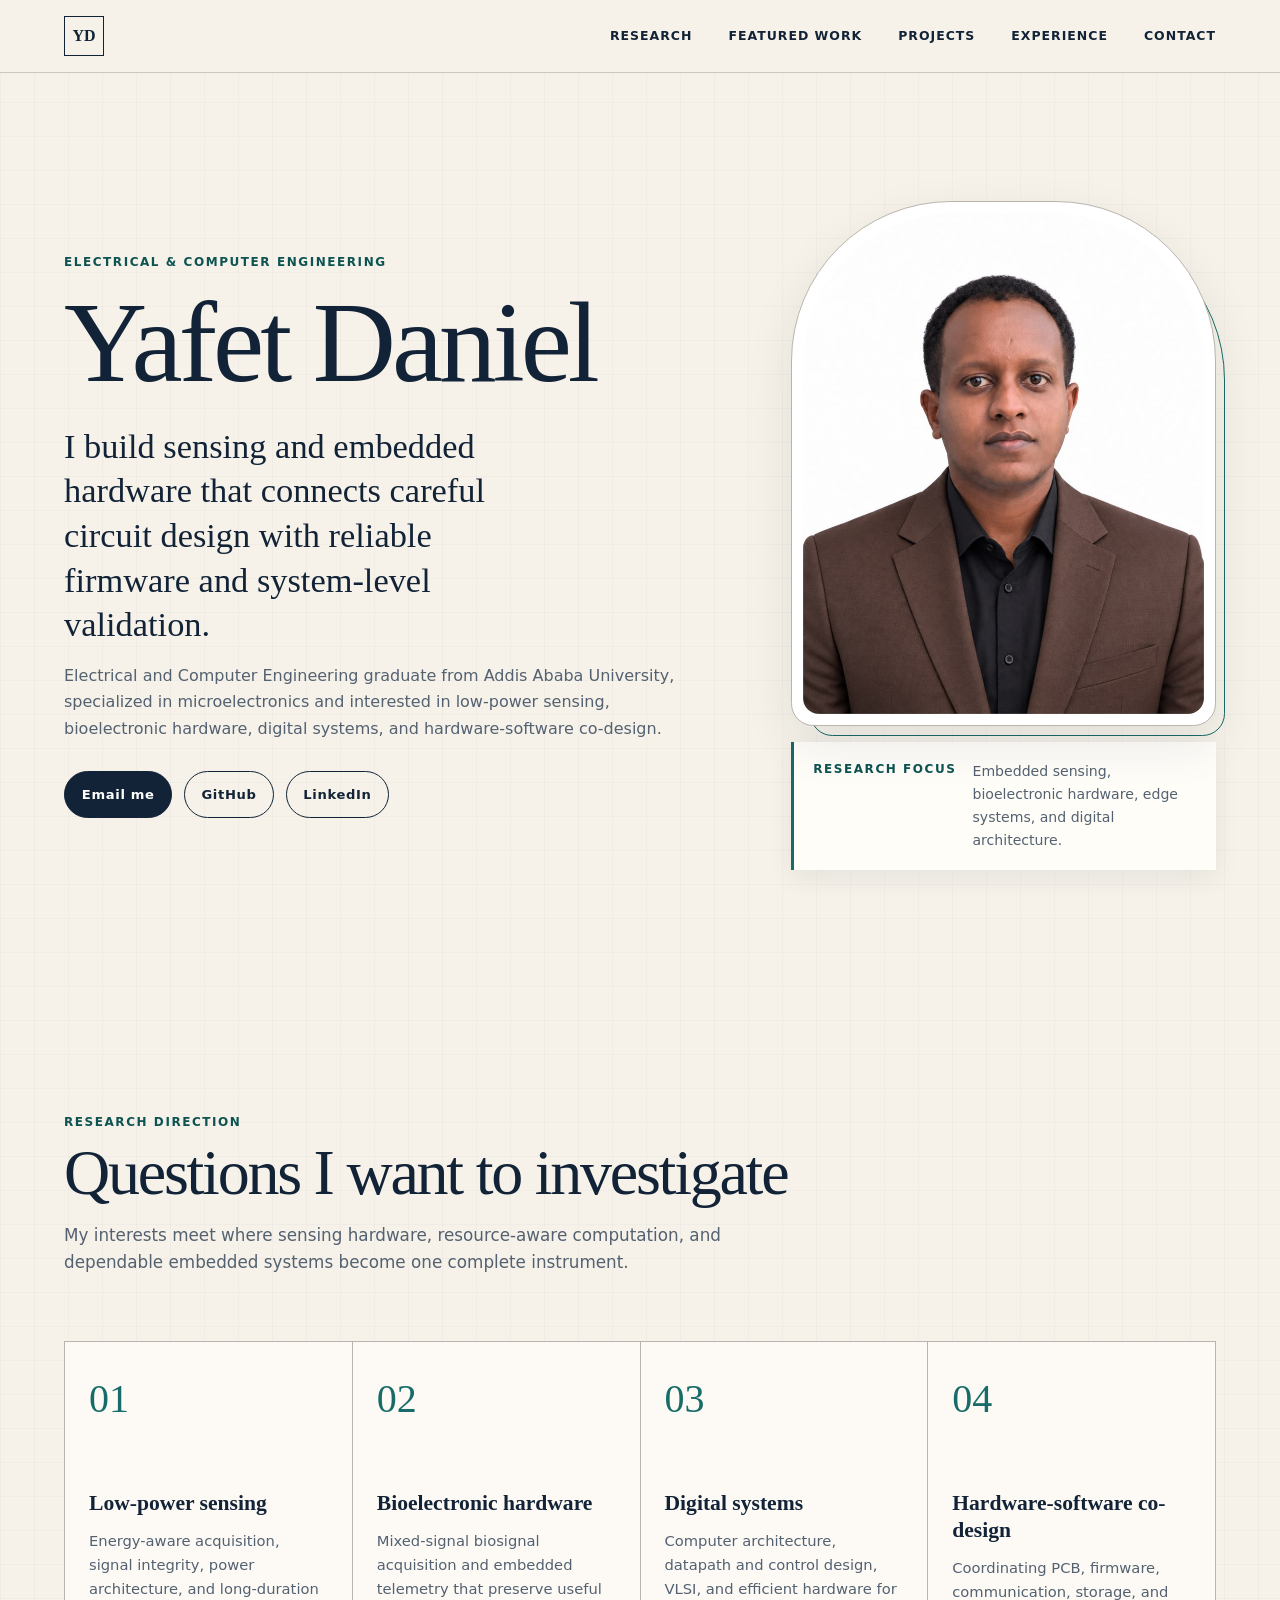
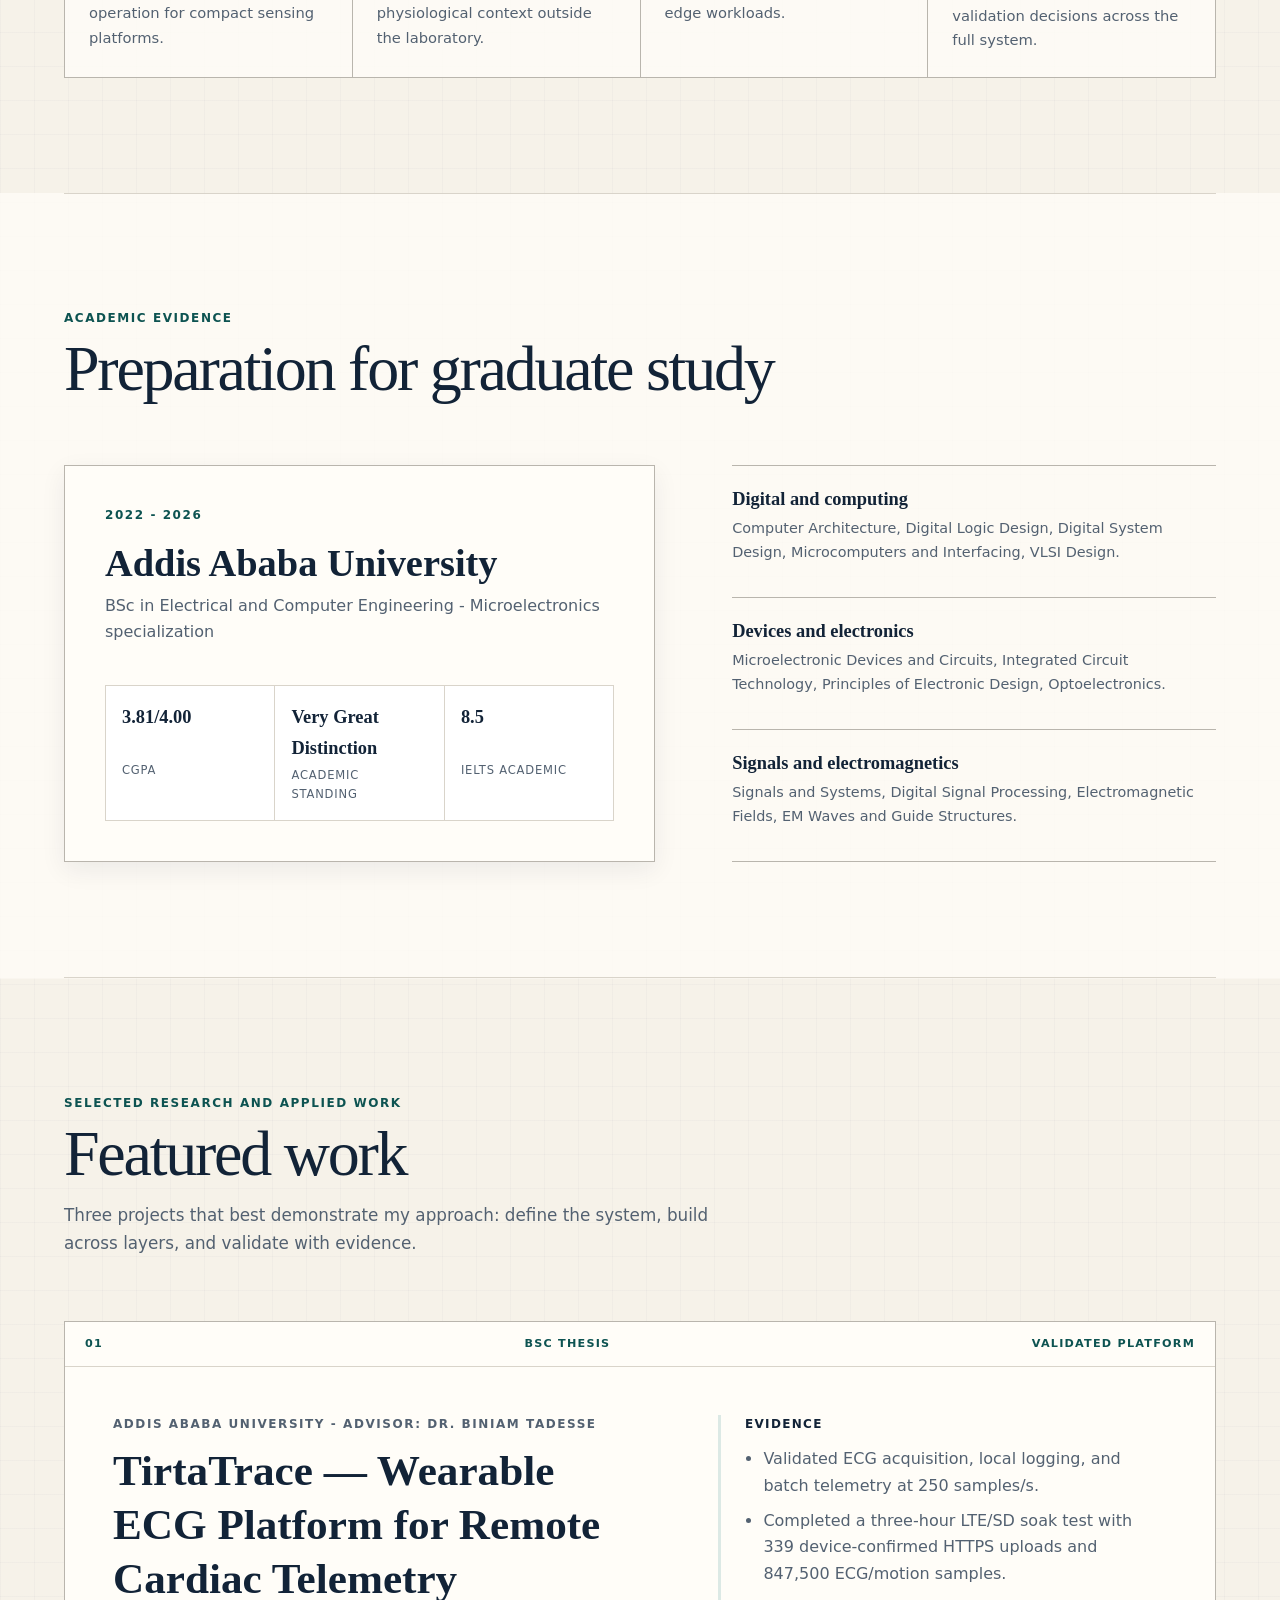
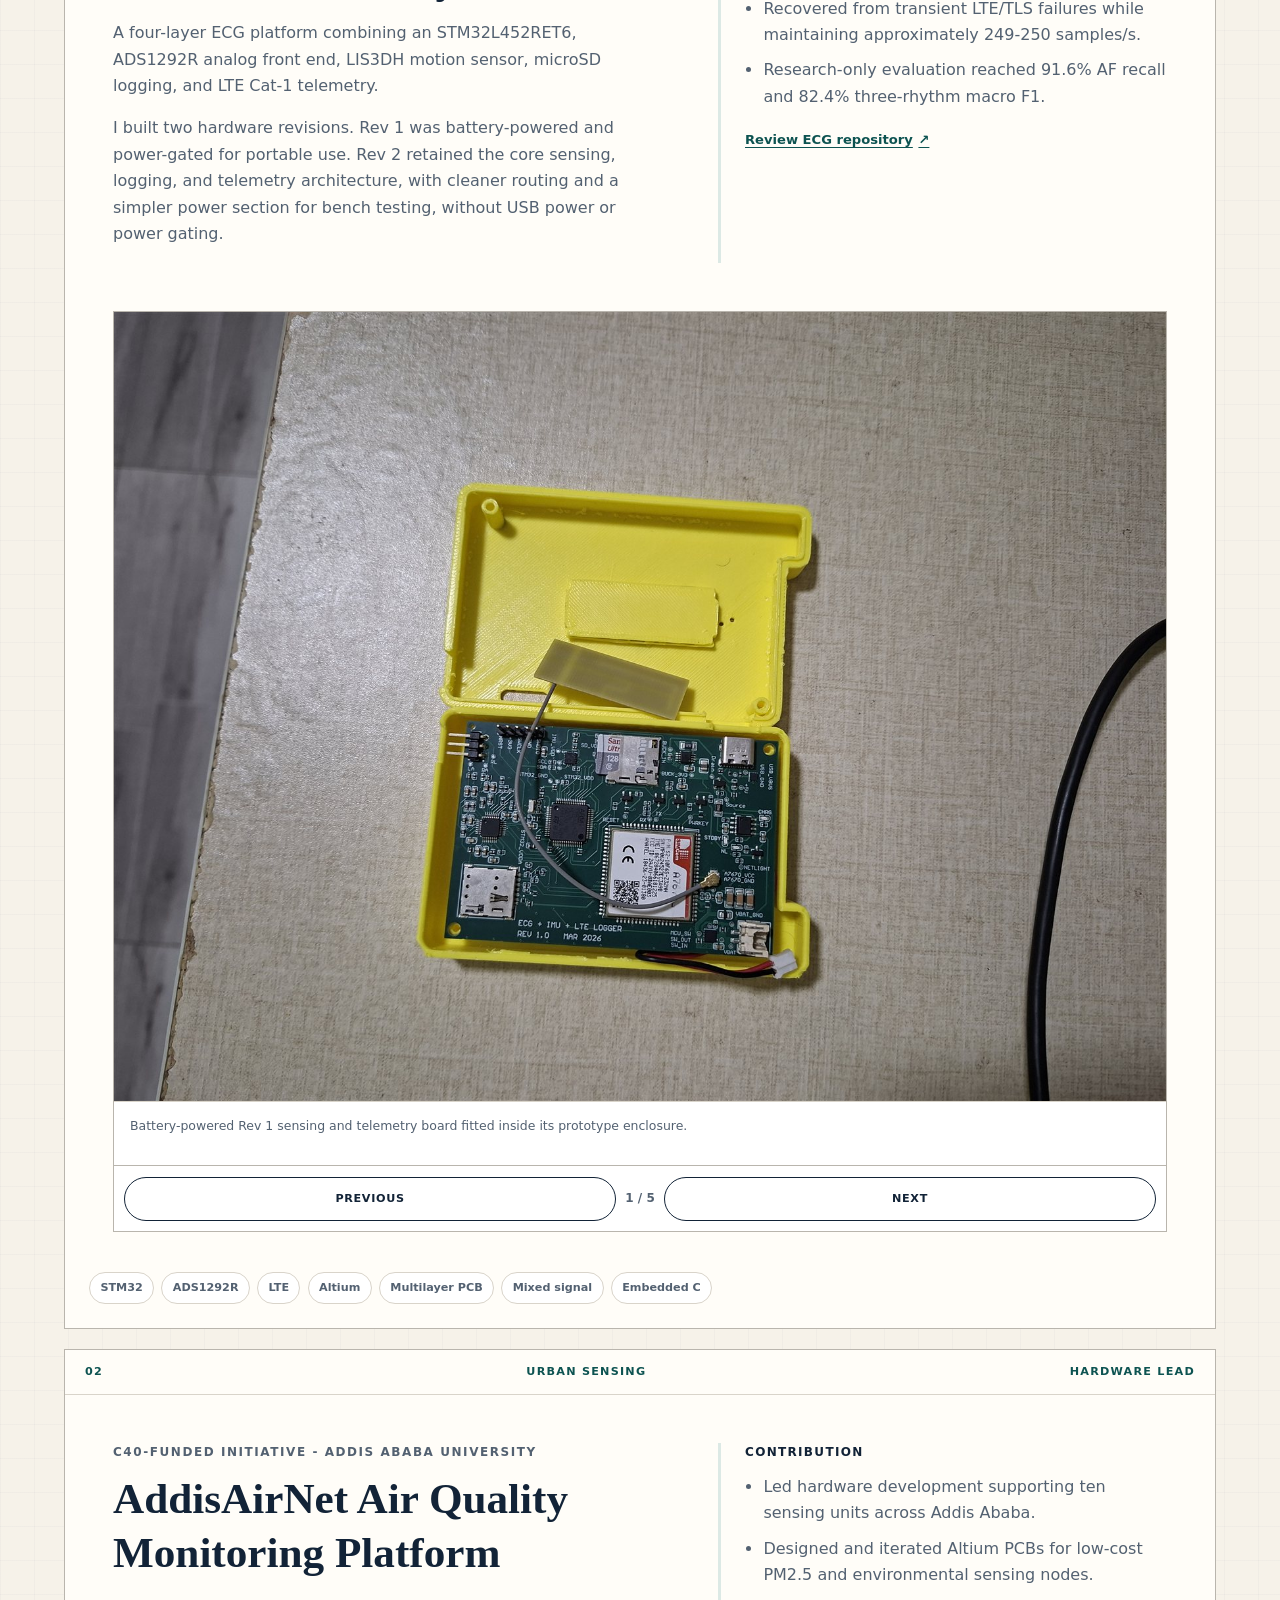
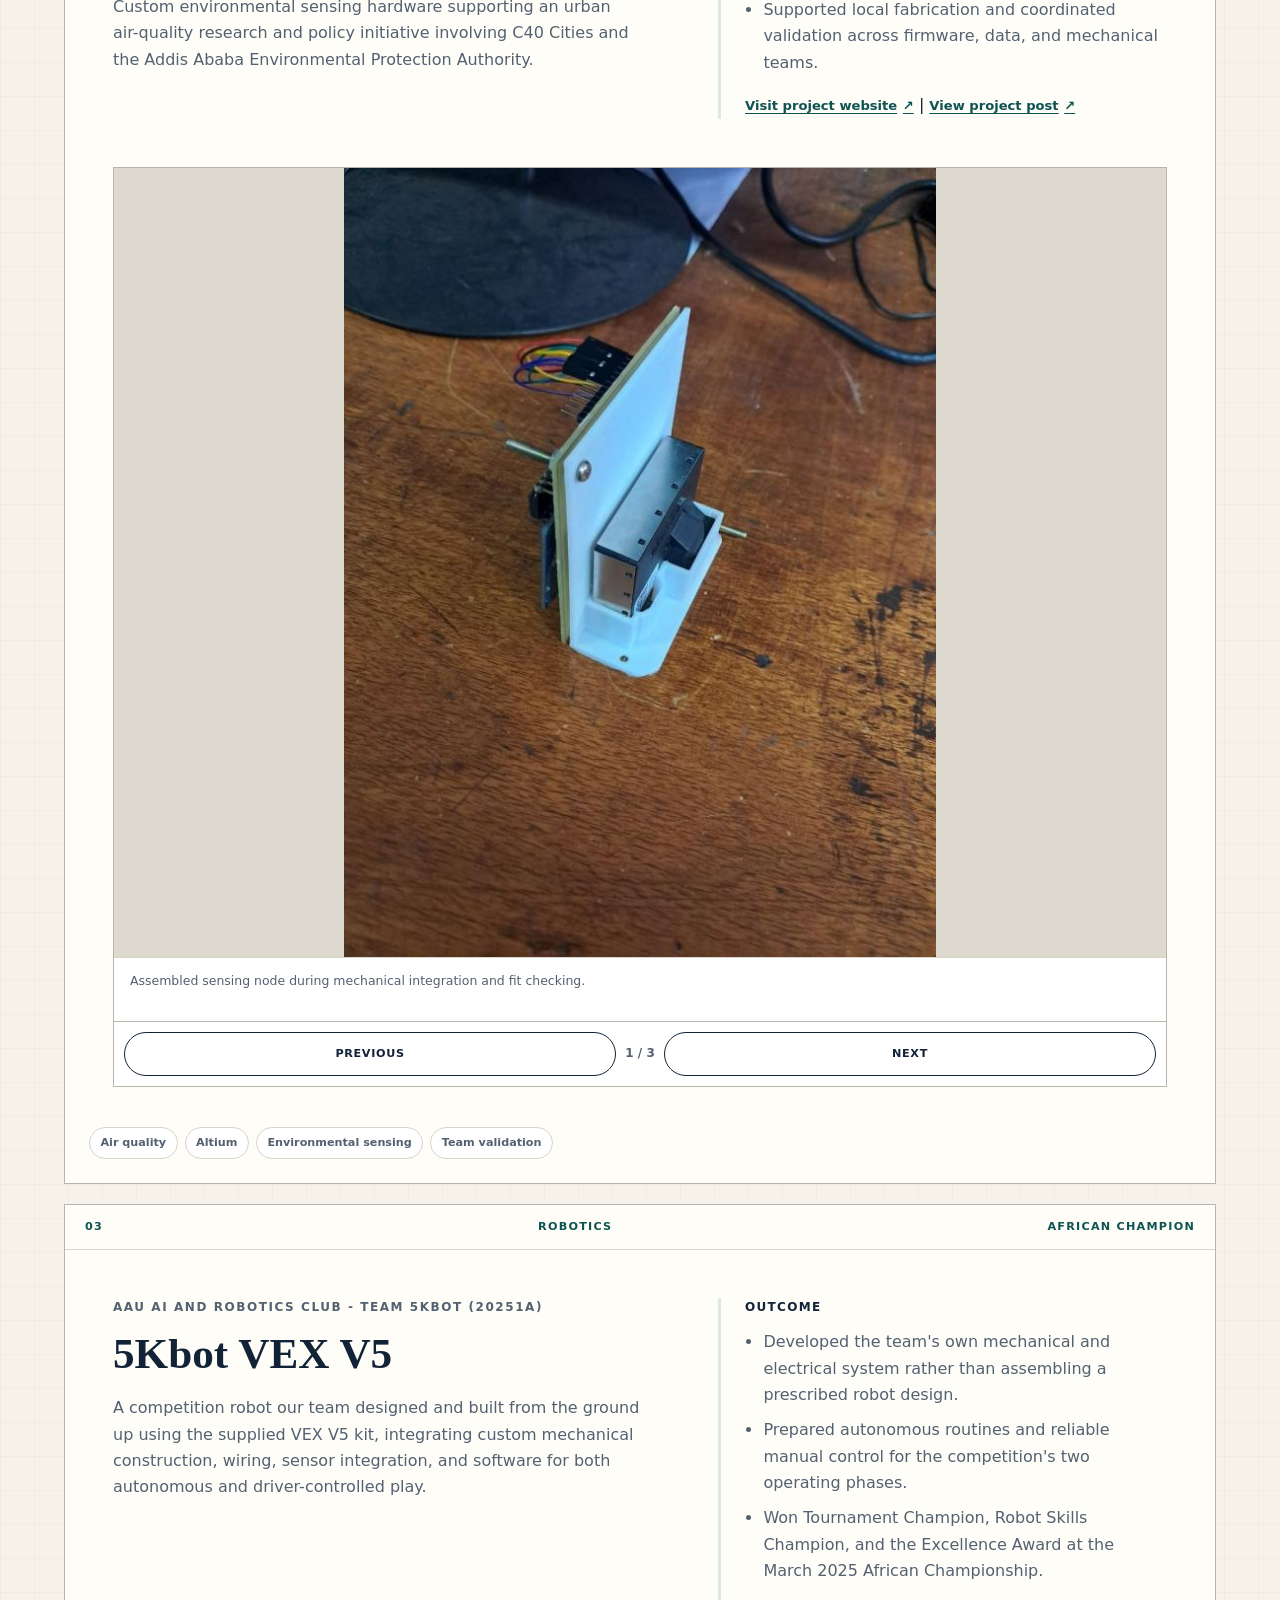
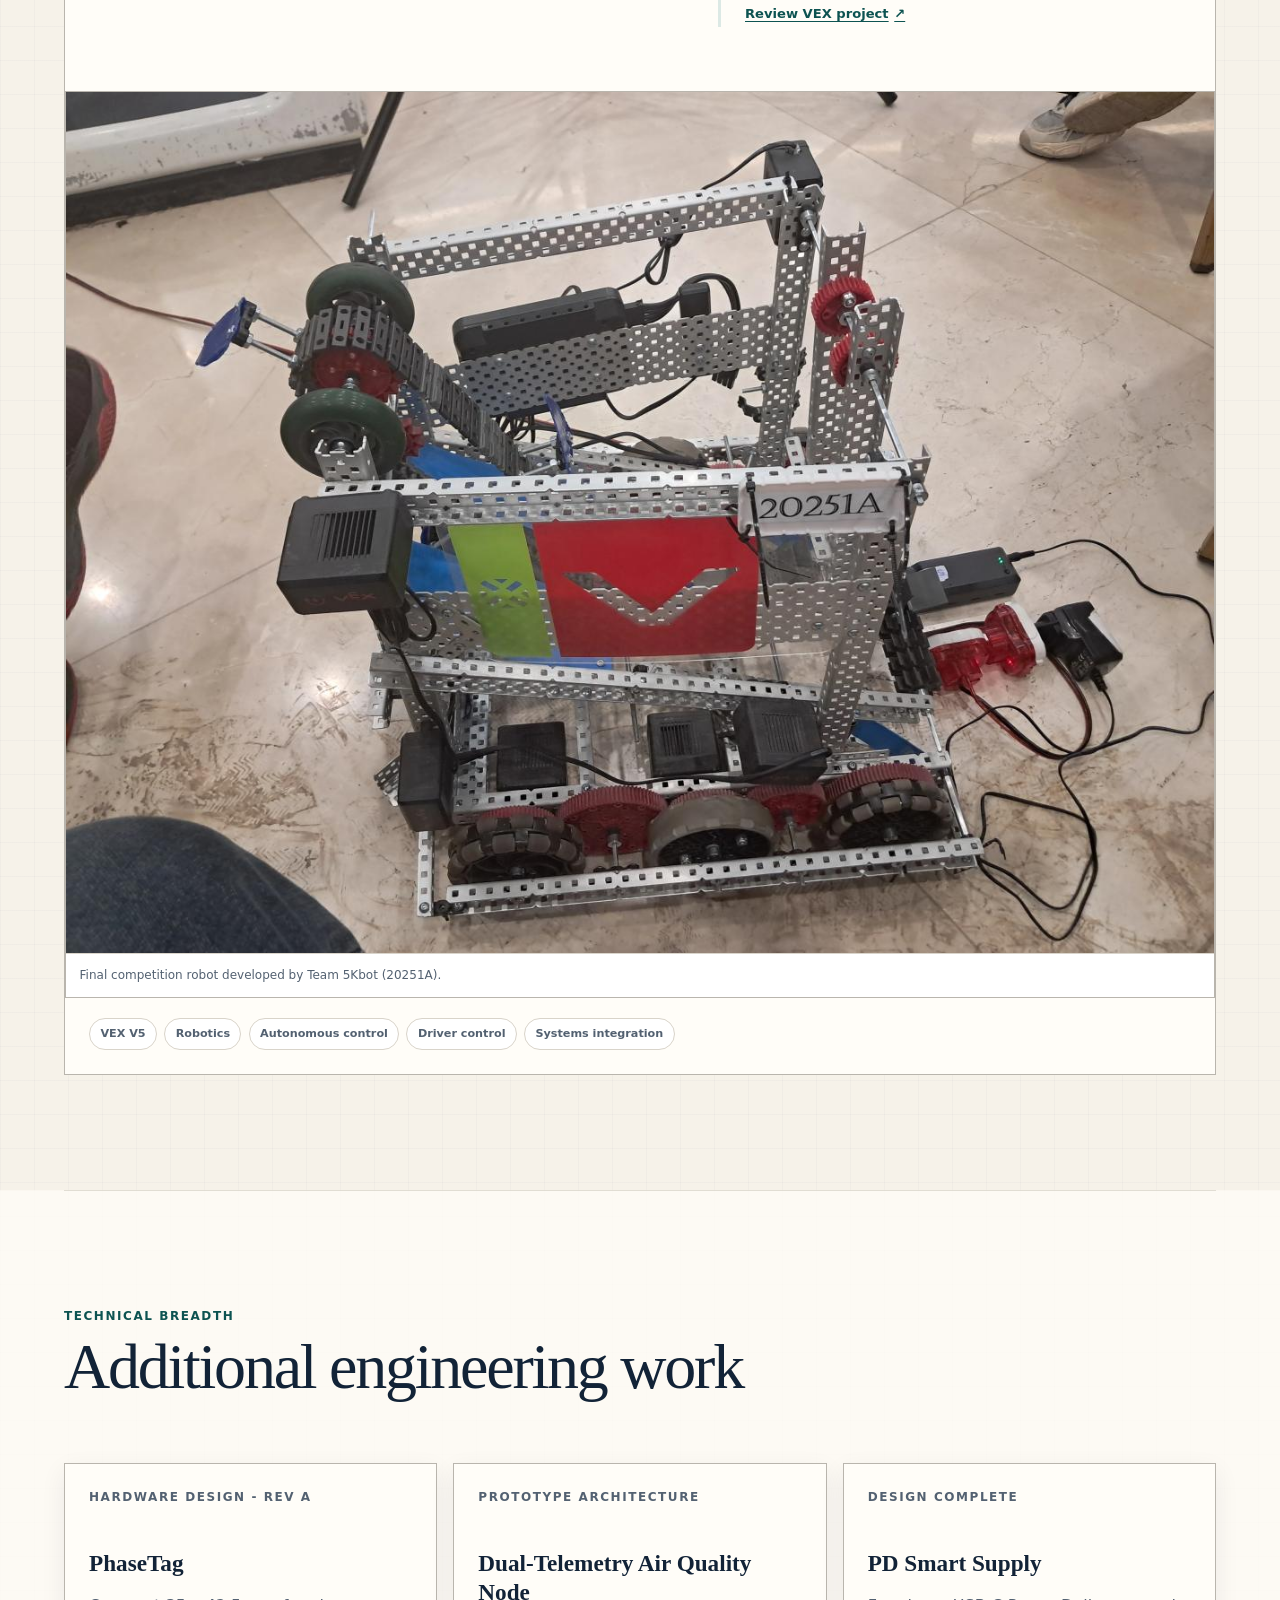
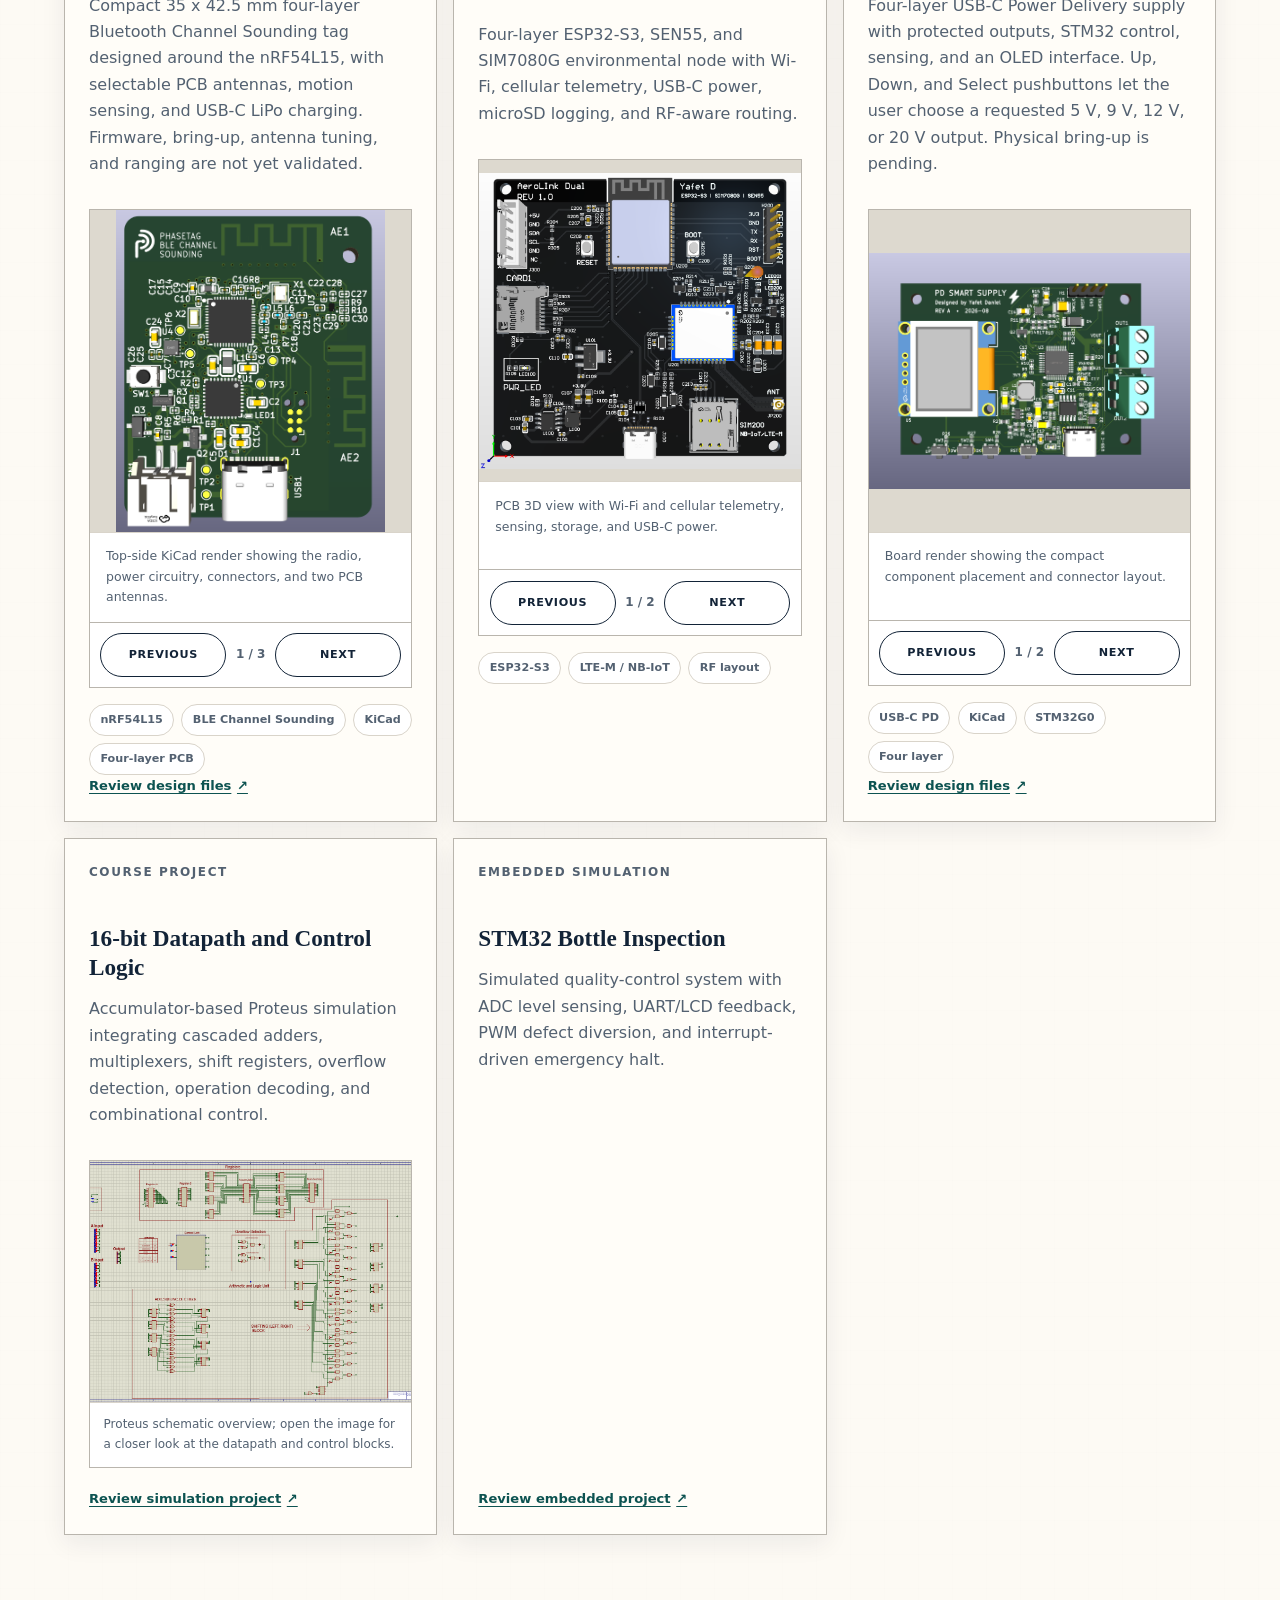
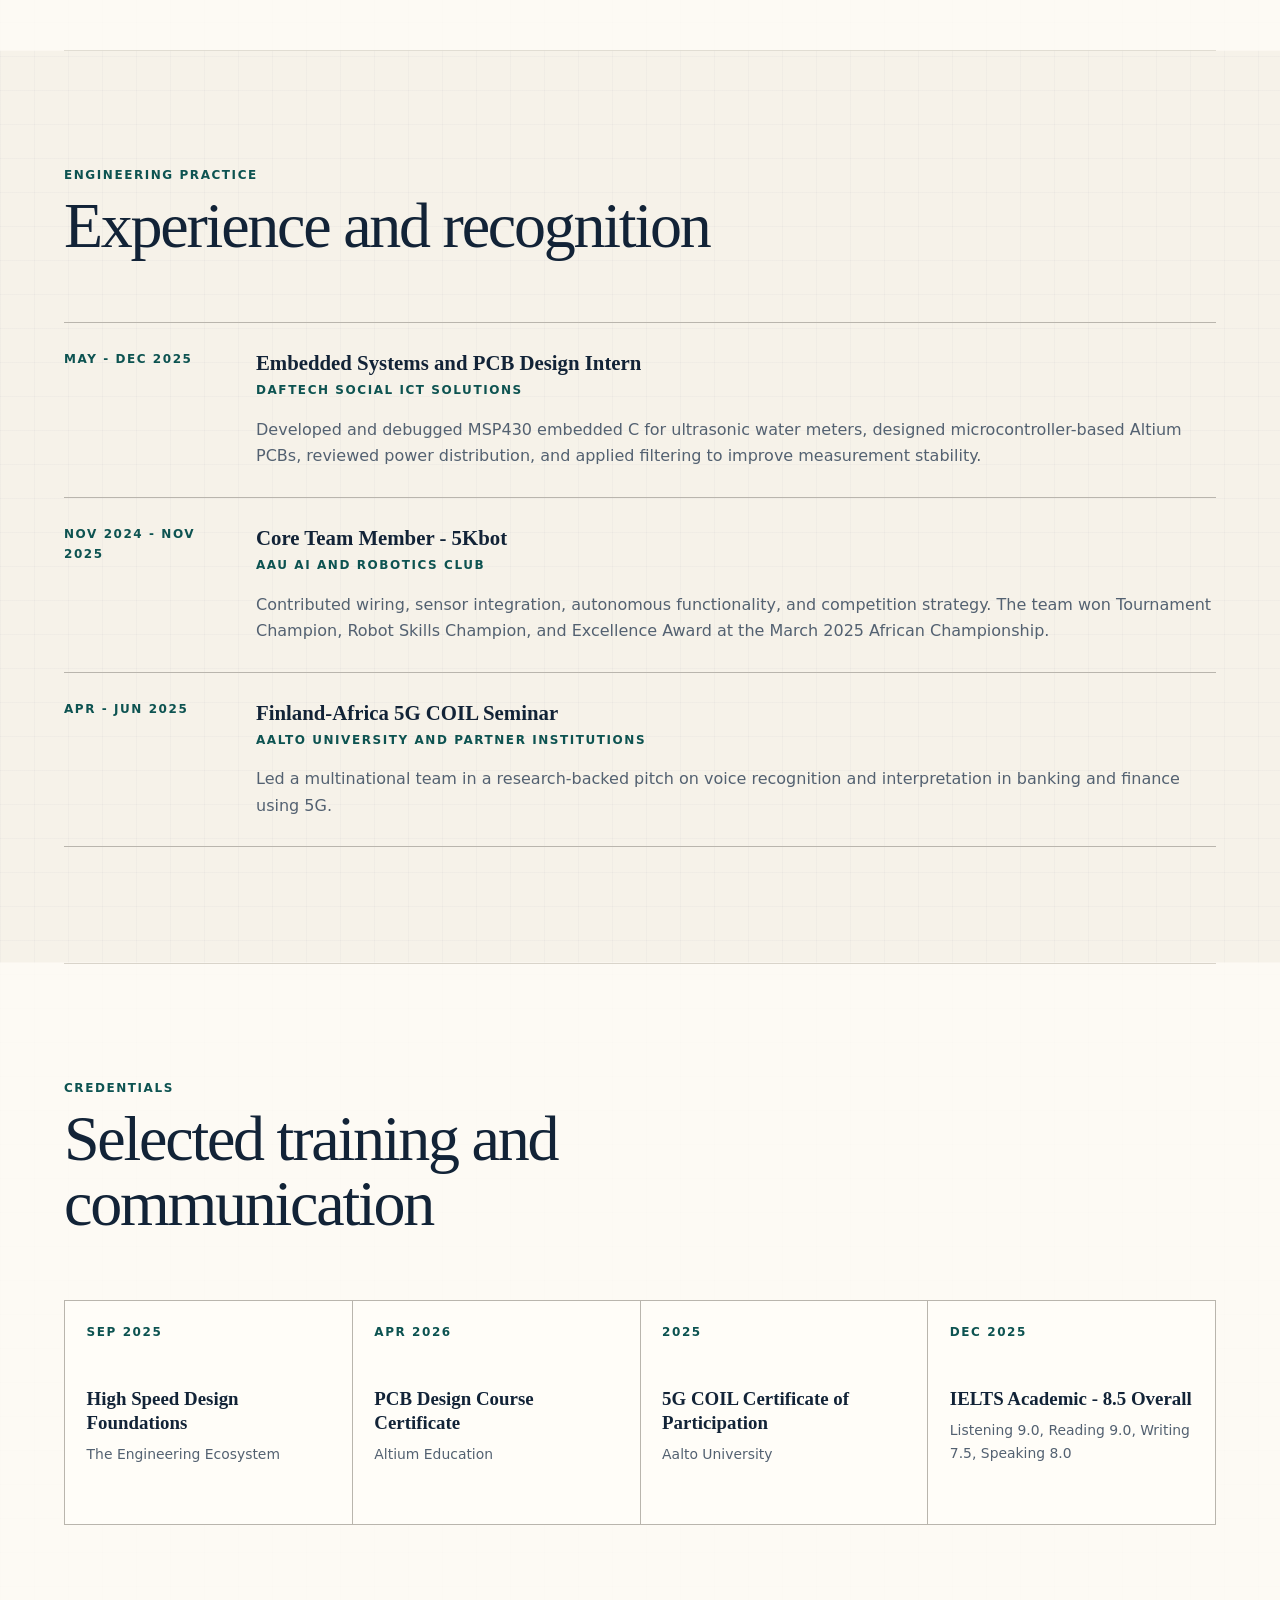
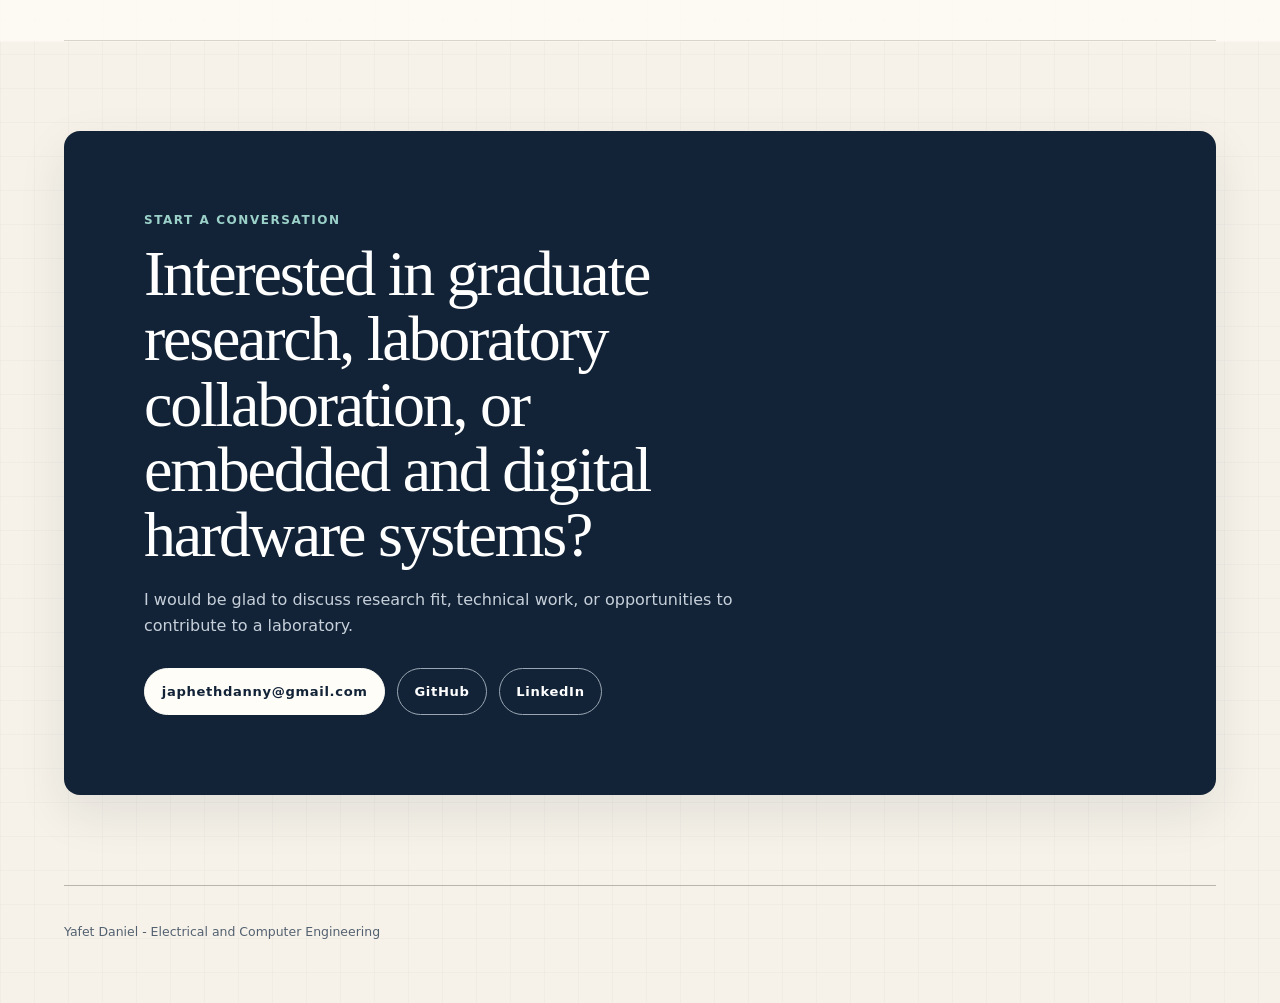
==== commit a87d195d: "Feature TirtaTrace revisions and reorder engineering work" ====
--- a/index.html
+++ b/index.html
@@ -93,7 +93,7 @@
       <article class="project-card project-card-featured">
         <div class="project-meta"><span>01</span><span>BSc thesis</span><span>Validated platform</span></div>
         <div class="project-content">
-          <div><p class="project-role">Addis Ababa University - Advisor: Dr. Biniam Tadesse</p><h3>Wearable ECG Platform for Remote Cardiac Telemetry</h3><p>A four-layer wearable platform combining an STM32L452RET6, ADS1292R analog front end, LIS3DH motion sensor, microSD logging, rechargeable USB-C power, and LTE Cat-1 telemetry.</p></div>
+          <div><p class="project-role">Addis Ababa University - Advisor: Dr. Biniam Tadesse</p><h3>TirtaTrace — Wearable ECG Platform for Remote Cardiac Telemetry</h3><p>A four-layer ECG platform combining an STM32L452RET6, ADS1292R analog front end, LIS3DH motion sensor, microSD logging, and LTE Cat-1 telemetry.</p><p>I built two hardware revisions. Rev 1 was battery-powered and power-gated for portable use. Rev 2 retained the core sensing, logging, and telemetry architecture, with cleaner routing and a simpler power section for bench testing, without USB power or power gating.</p></div>
           <div class="project-evidence"><h4>Evidence</h4><ul><li>Validated ECG acquisition, local logging, and batch telemetry at 250 samples/s.</li><li>Completed a three-hour LTE/SD soak test with 339 device-confirmed HTTPS uploads and 847,500 ECG/motion samples.</li><li>Recovered from transient LTE/TLS failures while maintaining approximately 249-250 samples/s.</li><li>Research-only evaluation reached 91.6% AF recall and 82.4% three-rhythm macro F1.</li></ul><a class="text-link" href="https://github.com/JaphD/ecg-monitoring-telemetry" target="_blank" rel="noopener noreferrer">Review ECG repository</a></div>
         </div>
         <div class="project-gallery" data-gallery="ecg-platform" aria-label="ECG platform hardware evidence">
@@ -103,14 +103,21 @@
                    width="1600" height="1200"
                    alt="Assembled ECG telemetry board installed in its yellow enclosure"
                    loading="lazy" decoding="async">
-              <figcaption>Assembled sensing and telemetry board fitted inside the prototype enclosure.</figcaption>
+              <figcaption>Battery-powered Rev 1 sensing and telemetry board fitted inside its prototype enclosure.</figcaption>
             </figure>
             <figure data-gallery-slide>
               <img src="assets/images/projects/ecg-platform/assembled-open.jpg"
                    width="1214" height="1600"
                    alt="ECG telemetry board connected to its battery and cellular antenna"
                    loading="lazy" decoding="async">
-              <figcaption>Complete hardware stack connected outside the enclosure for bring-up and validation.</figcaption>
+              <figcaption>Rev 1 hardware connected to its battery and antenna during bring-up and validation.</figcaption>
+            </figure>
+            <figure data-gallery-slide>
+              <img src="assets/images/projects/ecg-platform/tirtatrace-rev2-bench.jpg"
+                   width="1280" height="758"
+                   alt="TirtaTrace Rev 2 ECG telemetry board connected for bench testing"
+                   loading="lazy" decoding="async">
+              <figcaption>Rev 2 during bench testing: cleaner routing and a simplified power section while retaining the core sensing and telemetry design.</figcaption>
             </figure>
             <figure data-gallery-slide>
               <img src="assets/images/projects/ecg-platform/pcb-layout.png"
@@ -129,7 +136,7 @@
           </div>
           <div class="gallery-controls">
             <button type="button" data-gallery-previous aria-label="Show previous project image">Previous</button>
-            <p class="gallery-status" aria-live="polite"><span data-gallery-current>1</span> / <span data-gallery-total>4</span></p>
+            <p class="gallery-status" aria-live="polite"><span data-gallery-current>1</span> / <span data-gallery-total>5</span></p>
             <button type="button" data-gallery-next aria-label="Show next project image">Next</button>
           </div>
         </div>
@@ -192,6 +199,40 @@
     <section id="projects" class="section section-tinted" aria-labelledby="projects-title">
       <div class="section-heading"><p class="section-kicker">Technical breadth</p><h2 id="projects-title">Additional engineering work</h2></div>
       <div class="project-grid">
+        <article class="project-card project-card-compact project-card-media"><p class="project-status">Hardware design - Rev A</p><h3>PhaseTag</h3><p>Compact 35 x 42.5 mm four-layer Bluetooth Channel Sounding tag designed around the nRF54L15, with selectable PCB antennas, motion sensing, and USB-C LiPo charging. Firmware, bring-up, antenna tuning, and ranging are not yet validated.</p>
+          <div class="project-gallery project-gallery-compact" data-gallery="phasetag" aria-label="PhaseTag board design views">
+            <div class="gallery-rail">
+              <figure data-gallery-slide>
+                <img src="assets/images/projects/phasetag/phasetag-top.png"
+                     width="600" height="717"
+                     alt="KiCad top-side render of the PhaseTag Bluetooth Channel Sounding PCB"
+                     loading="lazy" decoding="async">
+                <figcaption>Top-side KiCad render showing the radio, power circuitry, connectors, and two PCB antennas.</figcaption>
+              </figure>
+              <figure data-gallery-slide>
+                <img src="assets/images/projects/phasetag/phasetag-bottom.png"
+                     width="577" height="697"
+                     alt="KiCad bottom-side render of the PhaseTag PCB"
+                     loading="lazy" decoding="async">
+                <figcaption>Bottom-side render showing the compact four-layer board and routing.</figcaption>
+              </figure>
+              <figure data-gallery-slide>
+                <img src="assets/images/projects/phasetag/phasetag-layout.png"
+                     width="618" height="727"
+                     alt="KiCad PhaseTag PCB layout with 35 by 42.5 millimeter dimensions"
+                     loading="lazy" decoding="async">
+                <figcaption>PCB editor view with the 35 x 42.5 mm outline, component placement, and antenna keepouts.</figcaption>
+              </figure>
+            </div>
+            <div class="gallery-controls">
+              <button type="button" data-gallery-previous aria-label="Show previous project image">Previous</button>
+              <p class="gallery-status" aria-live="polite"><span data-gallery-current>1</span> / <span data-gallery-total>3</span></p>
+              <button type="button" data-gallery-next aria-label="Show next project image">Next</button>
+            </div>
+          </div>
+          <div class="tag-list"><span>nRF54L15</span><span>BLE Channel Sounding</span><span>KiCad</span><span>Four-layer PCB</span></div>
+          <a class="text-link" href="https://github.com/JaphD/Phasetag" target="_blank" rel="noopener noreferrer">Review design files</a>
+        </article>
         <article class="project-card project-card-compact project-card-media"><p class="project-status">Prototype architecture</p><h3>Dual-Telemetry Air Quality Node</h3><p>Four-layer ESP32-S3, SEN55, and SIM7080G environmental node with Wi-Fi, cellular telemetry, USB-C power, microSD logging, and RF-aware routing.</p>
           <div class="project-gallery project-gallery-compact" data-gallery="dual-telemetry" aria-label="Dual-Telemetry Air Quality Node design evidence">
             <div class="gallery-rail">
@@ -217,6 +258,33 @@
             </div>
           </div>
           <div class="tag-list"><span>ESP32-S3</span><span>LTE-M / NB-IoT</span><span>RF layout</span></div>
+        </article>
+        <article class="project-card project-card-compact project-card-media"><p class="project-status">Design complete</p><h3>PD Smart Supply</h3><p>Four-layer USB-C Power Delivery supply with protected outputs, STM32 control, sensing, and an OLED interface. Up, Down, and Select pushbuttons let the user choose a requested 5 V, 9 V, 12 V, or 20 V output. Physical bring-up is pending.</p>
+          <div class="project-gallery project-gallery-compact" data-gallery="pd-smart-supply" aria-label="PD Smart Supply design evidence">
+            <div class="gallery-rail">
+              <figure data-gallery-slide>
+                <img src="assets/images/projects/pd-smart-supply/pcb-render.png"
+                     width="1316" height="970"
+                     alt="Three-dimensional render of the PD Smart Supply circuit board"
+                     loading="lazy" decoding="async">
+                <figcaption>Board render showing the compact component placement and connector layout.</figcaption>
+              </figure>
+              <figure data-gallery-slide>
+                <img src="assets/images/projects/pd-smart-supply/pcb-layout.png"
+                     width="899" height="677"
+                     alt="PCB layout view of the four-layer PD Smart Supply"
+                     loading="lazy" decoding="async">
+                <figcaption>Updated PCB layout showing the routing, controls, output terminals, and board dimensions.</figcaption>
+              </figure>
+            </div>
+            <div class="gallery-controls">
+              <button type="button" data-gallery-previous aria-label="Show previous project image">Previous</button>
+              <p class="gallery-status" aria-live="polite"><span data-gallery-current>1</span> / <span data-gallery-total>2</span></p>
+              <button type="button" data-gallery-next aria-label="Show next project image">Next</button>
+            </div>
+          </div>
+          <div class="tag-list"><span>USB-C PD</span><span>KiCad</span><span>STM32G0</span><span>Four layer</span></div>
+          <a class="text-link" href="https://github.com/JaphD/USB-C-PD-Smart-Power-Supply" target="_blank" rel="noopener noreferrer">Review design files</a>
         </article>
         <article class="project-card project-card-compact project-card-media"><p class="project-status">Course project</p><h3>16-bit Datapath and Control Logic</h3><p>Accumulator-based Proteus simulation integrating cascaded adders, multiplexers, shift registers, overflow detection, operation decoding, and combinational control.</p>
           <figure class="project-inline-media">
@@ -229,67 +297,6 @@
             <figcaption>Proteus schematic overview; open the image for a closer look at the datapath and control blocks.</figcaption>
           </figure>
           <a class="text-link" href="https://github.com/JaphD/16-bit-datapath-and-control" target="_blank" rel="noopener noreferrer">Review simulation project</a>
-        </article>
-        <article class="project-card project-card-compact project-card-media"><p class="project-status">Hardware design - Rev A</p><h3>PhaseTag</h3><p>Compact 35 x 42.5 mm four-layer Bluetooth Channel Sounding tag designed around the nRF54L15, with selectable PCB antennas, motion sensing, and USB-C LiPo charging. Firmware, bring-up, antenna tuning, and ranging are not yet validated.</p>
-          <div class="project-gallery project-gallery-compact" data-gallery="phasetag" aria-label="PhaseTag board design views">
-            <div class="gallery-rail">
-              <figure data-gallery-slide>
-                <img src="assets/images/projects/phasetag/phasetag-top.png"
-                     width="600" height="717"
-                     alt="KiCad top-side render of the PhaseTag Bluetooth Channel Sounding PCB"
-                     loading="lazy" decoding="async">
-                <figcaption>Top-side KiCad render showing the radio, power circuitry, connectors, and two PCB antennas.</figcaption>
-              </figure>
-              <figure data-gallery-slide>
-                <img src="assets/images/projects/phasetag/phasetag-bottom.png"
-                     width="577" height="697"
-                     alt="KiCad bottom-side render of the PhaseTag PCB"
-                     loading="lazy" decoding="async">
-                <figcaption>Bottom-side render showing the compact four-layer board and routing.</figcaption>
-              </figure>
-              <figure data-gallery-slide>
-                <img src="assets/images/projects/phasetag/phasetag-layout.png"
-                     width="618" height="727"
-                     alt="KiCad PhaseTag PCB layout with 35 by 42.5 millimeter dimensions"
-                     loading="lazy" decoding="async">
-                <figcaption>PCB editor view with the 35 x 42.5 mm outline, component placement, and antenna keepouts.</figcaption>
-              </figure>
-            </div>
-            <div class="gallery-controls">
-              <button type="button" data-gallery-previous aria-label="Show previous project image">Previous</button>
-              <p class="gallery-status" aria-live="polite"><span data-gallery-current>1</span> / <span data-gallery-total>3</span></p>
-              <button type="button" data-gallery-next aria-label="Show next project image">Next</button>
-            </div>
-          </div>
-          <div class="tag-list"><span>nRF54L15</span><span>BLE Channel Sounding</span><span>KiCad</span><span>Four-layer PCB</span></div>
-          <a class="text-link" href="https://github.com/JaphD/Phasetag" target="_blank" rel="noopener noreferrer">Review design files</a>
-        </article>
-        <article class="project-card project-card-compact project-card-media"><p class="project-status">Design complete</p><h3>PD Smart Supply</h3><p>Four-layer USB-C Power Delivery supply with protected outputs, STM32 control, sensing, and an OLED interface. Up, Down, and Select pushbuttons let the user choose a requested 5 V, 9 V, 12 V, or 20 V output. Physical bring-up is pending.</p>
-          <div class="project-gallery project-gallery-compact" data-gallery="pd-smart-supply" aria-label="PD Smart Supply design evidence">
-            <div class="gallery-rail">
-              <figure data-gallery-slide>
-                <img src="assets/images/projects/pd-smart-supply/pcb-render.png"
-                     width="1316" height="970"
-                     alt="Three-dimensional render of the PD Smart Supply circuit board"
-                     loading="lazy" decoding="async">
-                <figcaption>Board render showing the compact component placement and connector layout.</figcaption>
-              </figure>
-              <figure data-gallery-slide>
-                <img src="assets/images/projects/pd-smart-supply/pcb-layout.png"
-                     width="899" height="677"
-                     alt="PCB layout view of the four-layer PD Smart Supply"
-                     loading="lazy" decoding="async">
-                <figcaption>Updated PCB layout showing the routing, controls, output terminals, and board dimensions.</figcaption>
-              </figure>
-            </div>
-            <div class="gallery-controls">
-              <button type="button" data-gallery-previous aria-label="Show previous project image">Previous</button>
-              <p class="gallery-status" aria-live="polite"><span data-gallery-current>1</span> / <span data-gallery-total>2</span></p>
-              <button type="button" data-gallery-next aria-label="Show next project image">Next</button>
-            </div>
-          </div>
-          <div class="tag-list"><span>USB-C PD</span><span>KiCad</span><span>STM32G0</span><span>Four layer</span></div>
-          <a class="text-link" href="https://github.com/JaphD/USB-C-PD-Smart-Power-Supply" target="_blank" rel="noopener noreferrer">Review design files</a>
         </article>
         <article class="project-card project-card-compact"><p class="project-status">Embedded simulation</p><h3>STM32 Bottle Inspection</h3><p>Simulated quality-control system with ADC level sensing, UART/LCD feedback, PWM defect diversion, and interrupt-driven emergency halt.</p><a class="text-link" href="https://github.com/JaphD/bottle-inspection-stm32-" target="_blank" rel="noopener noreferrer">Review embedded project</a></article>
       </div>
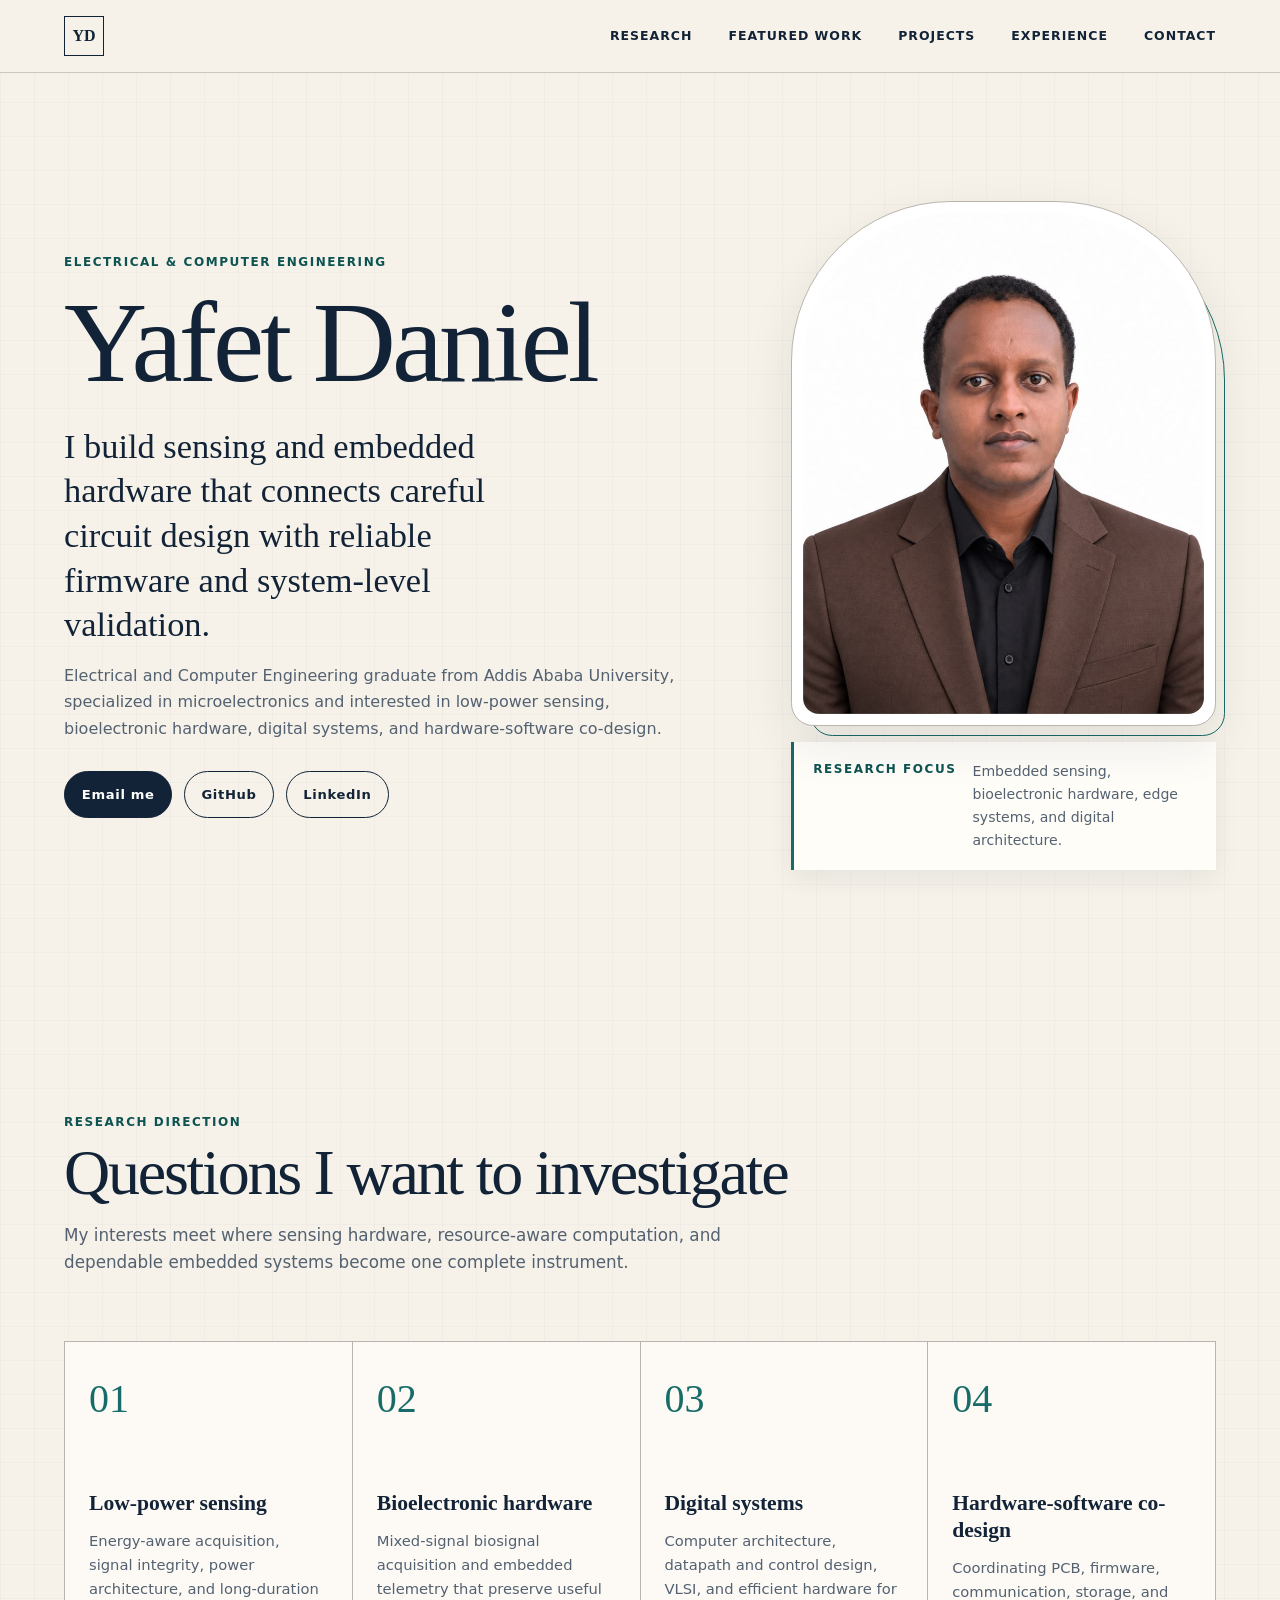
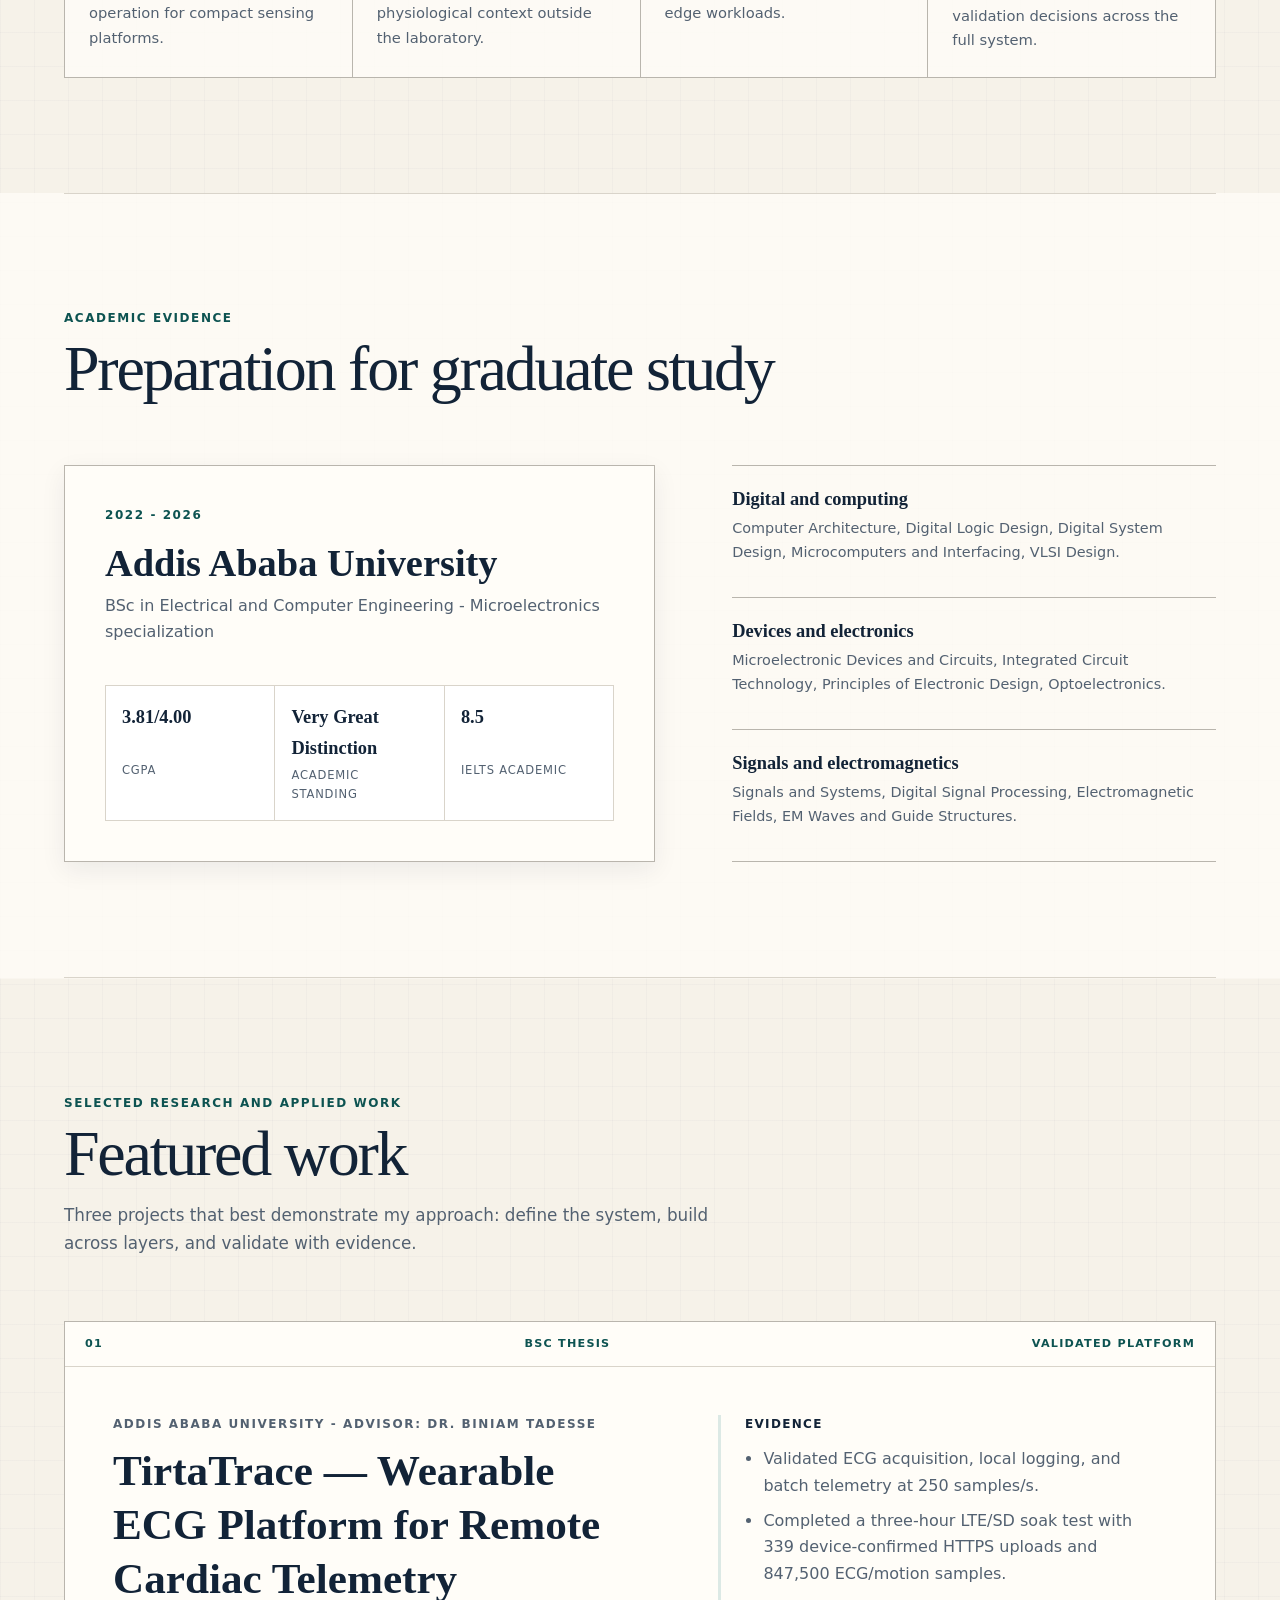
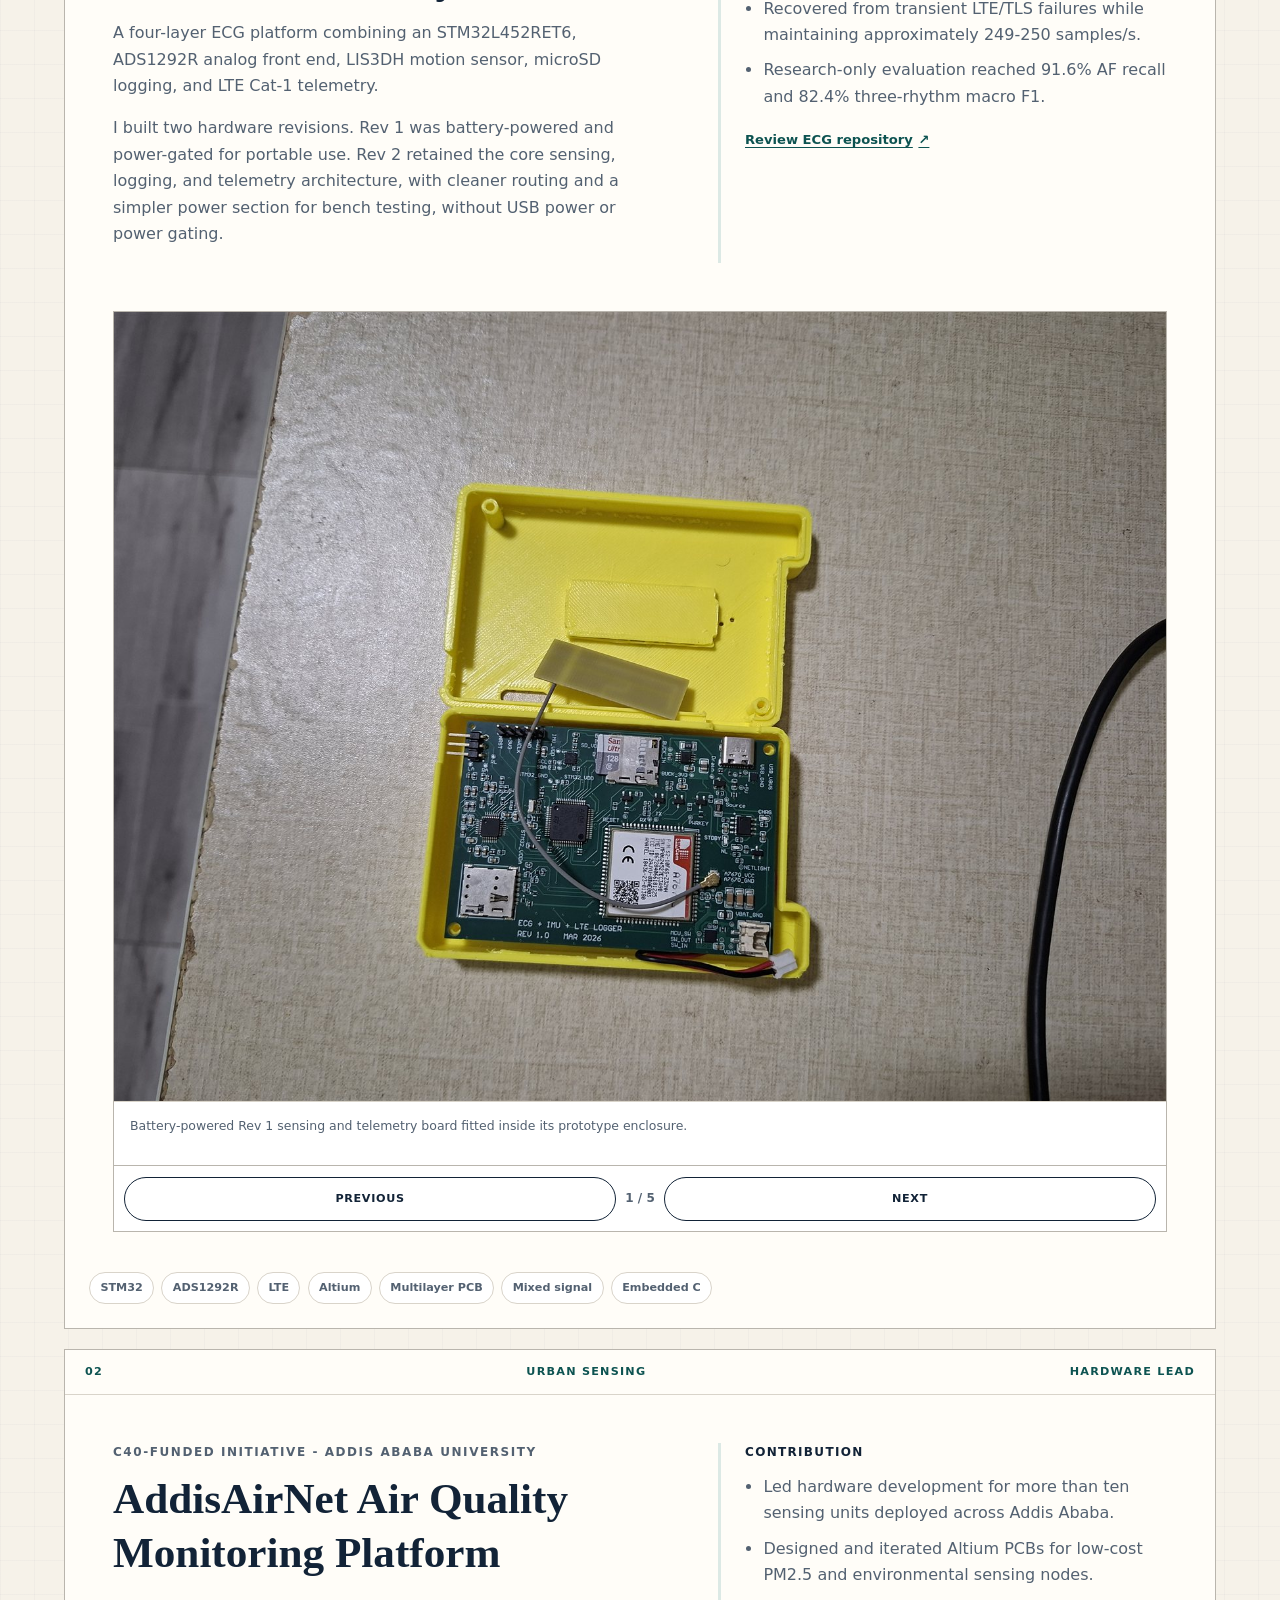
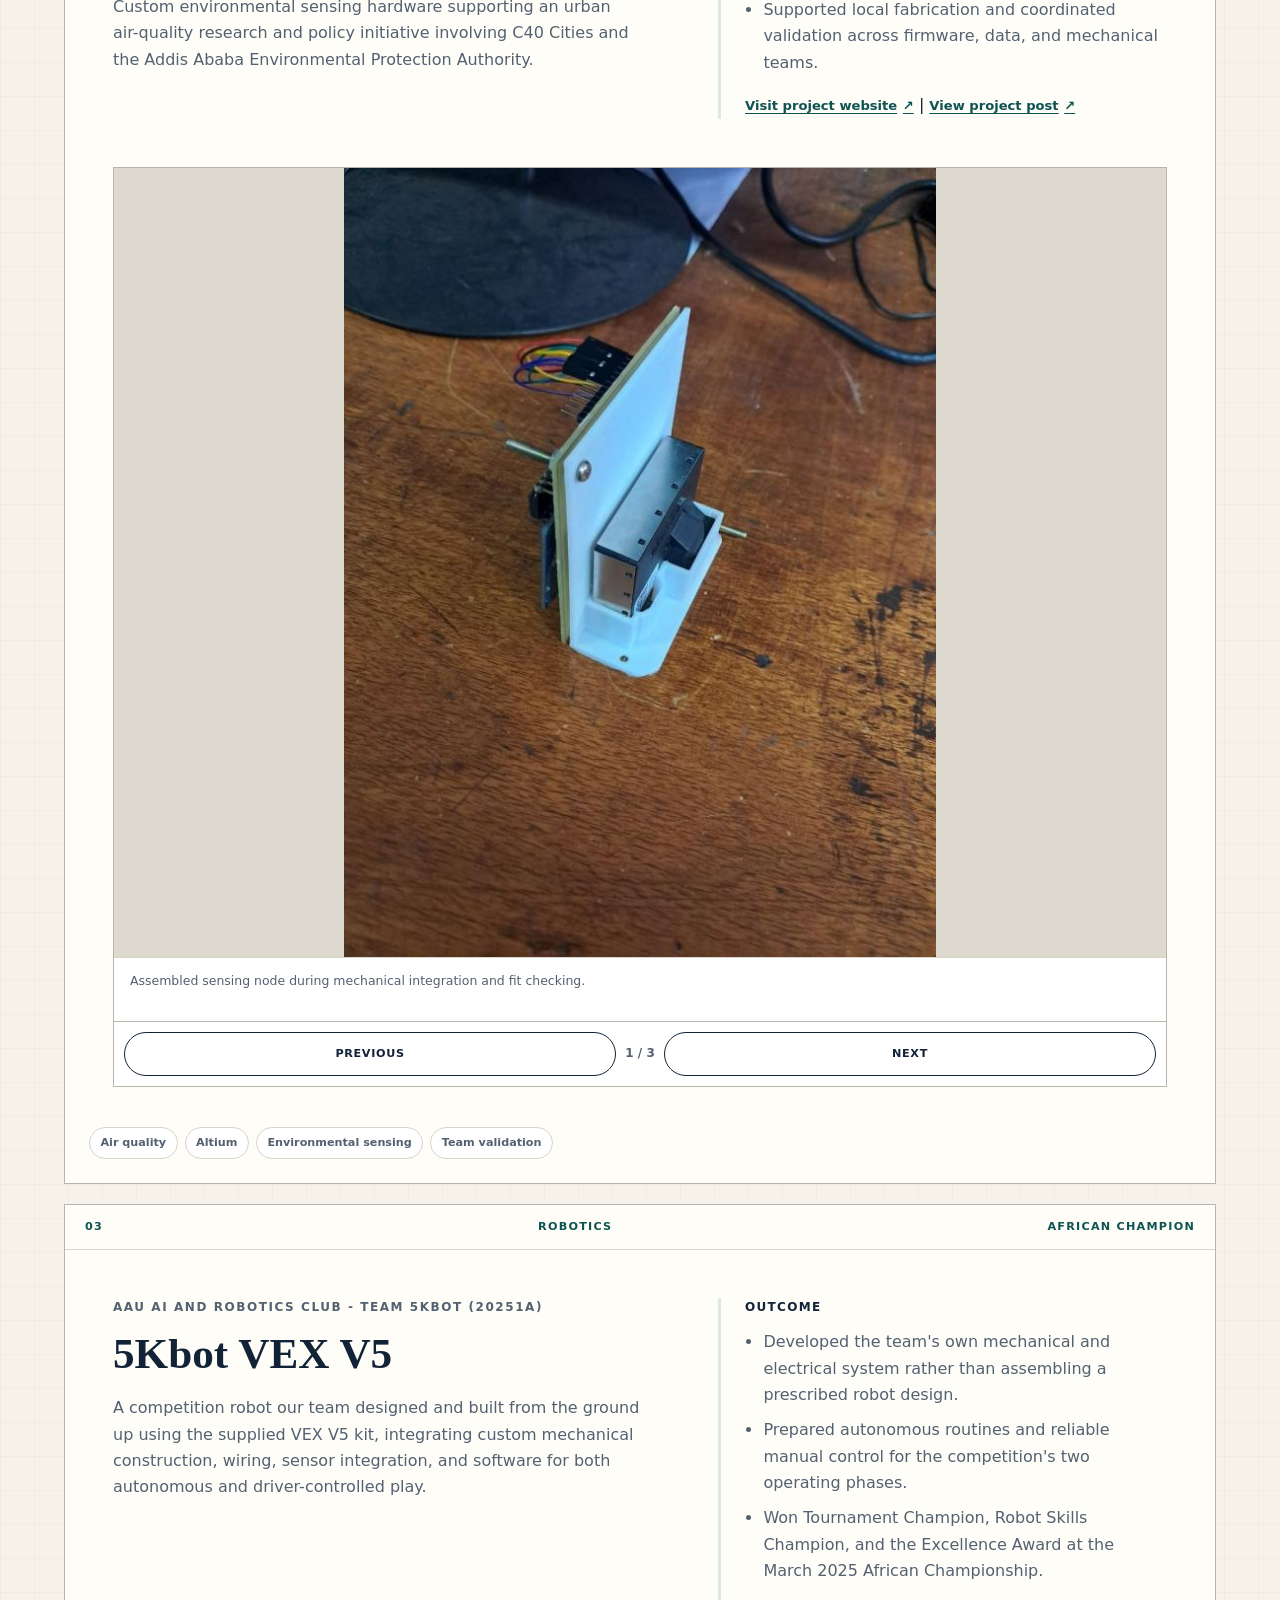
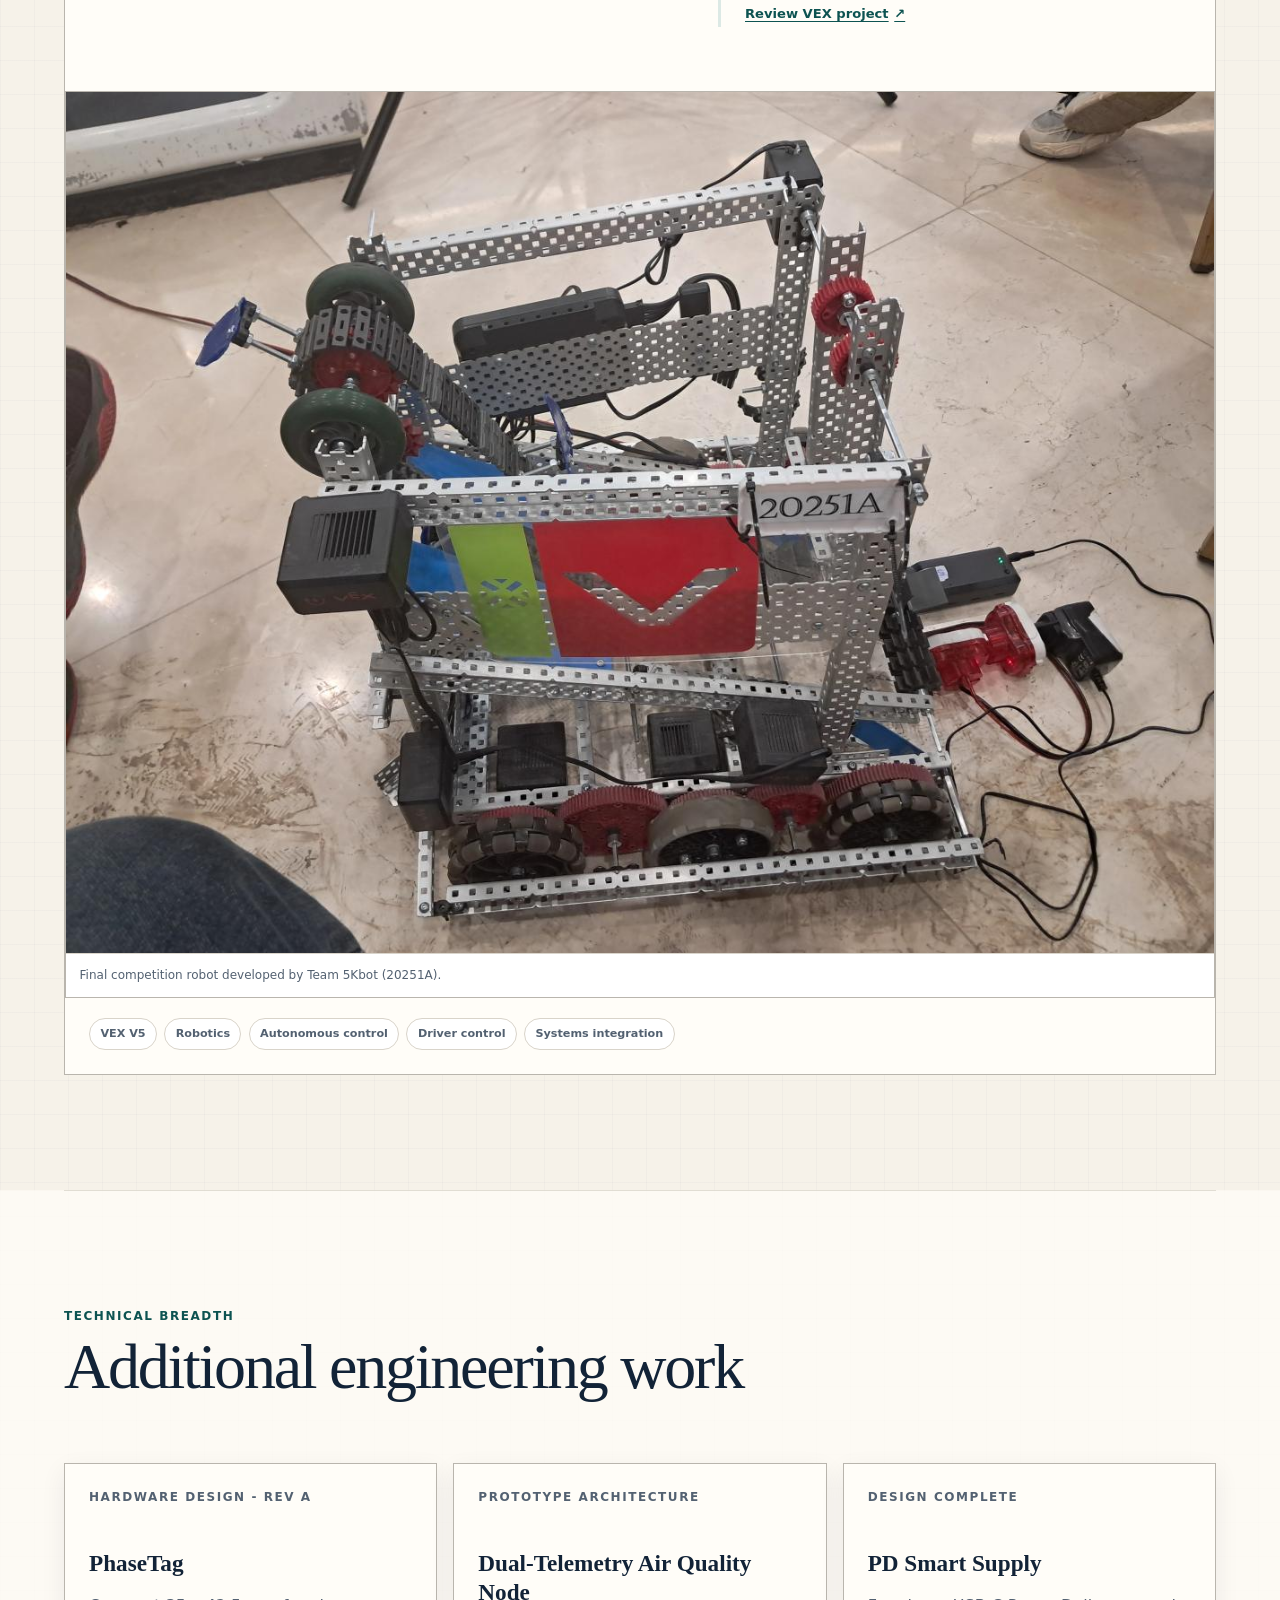
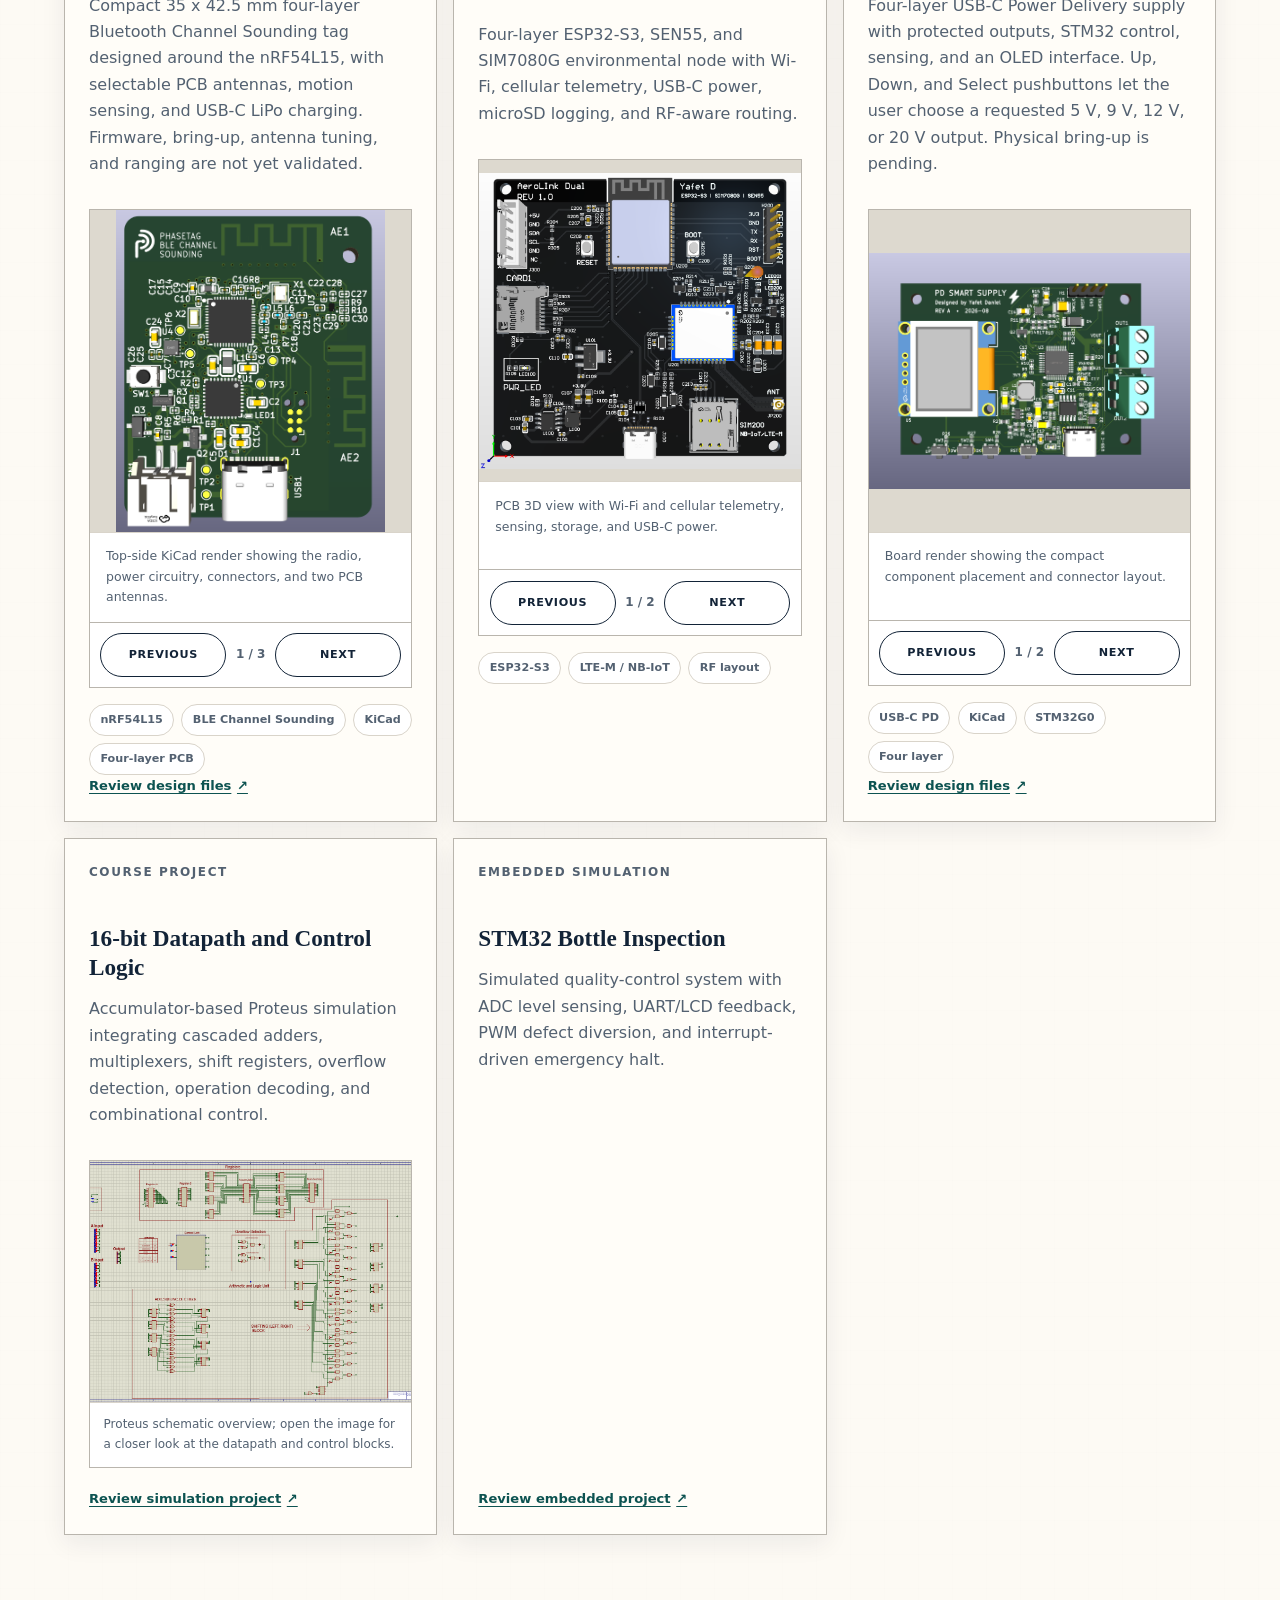
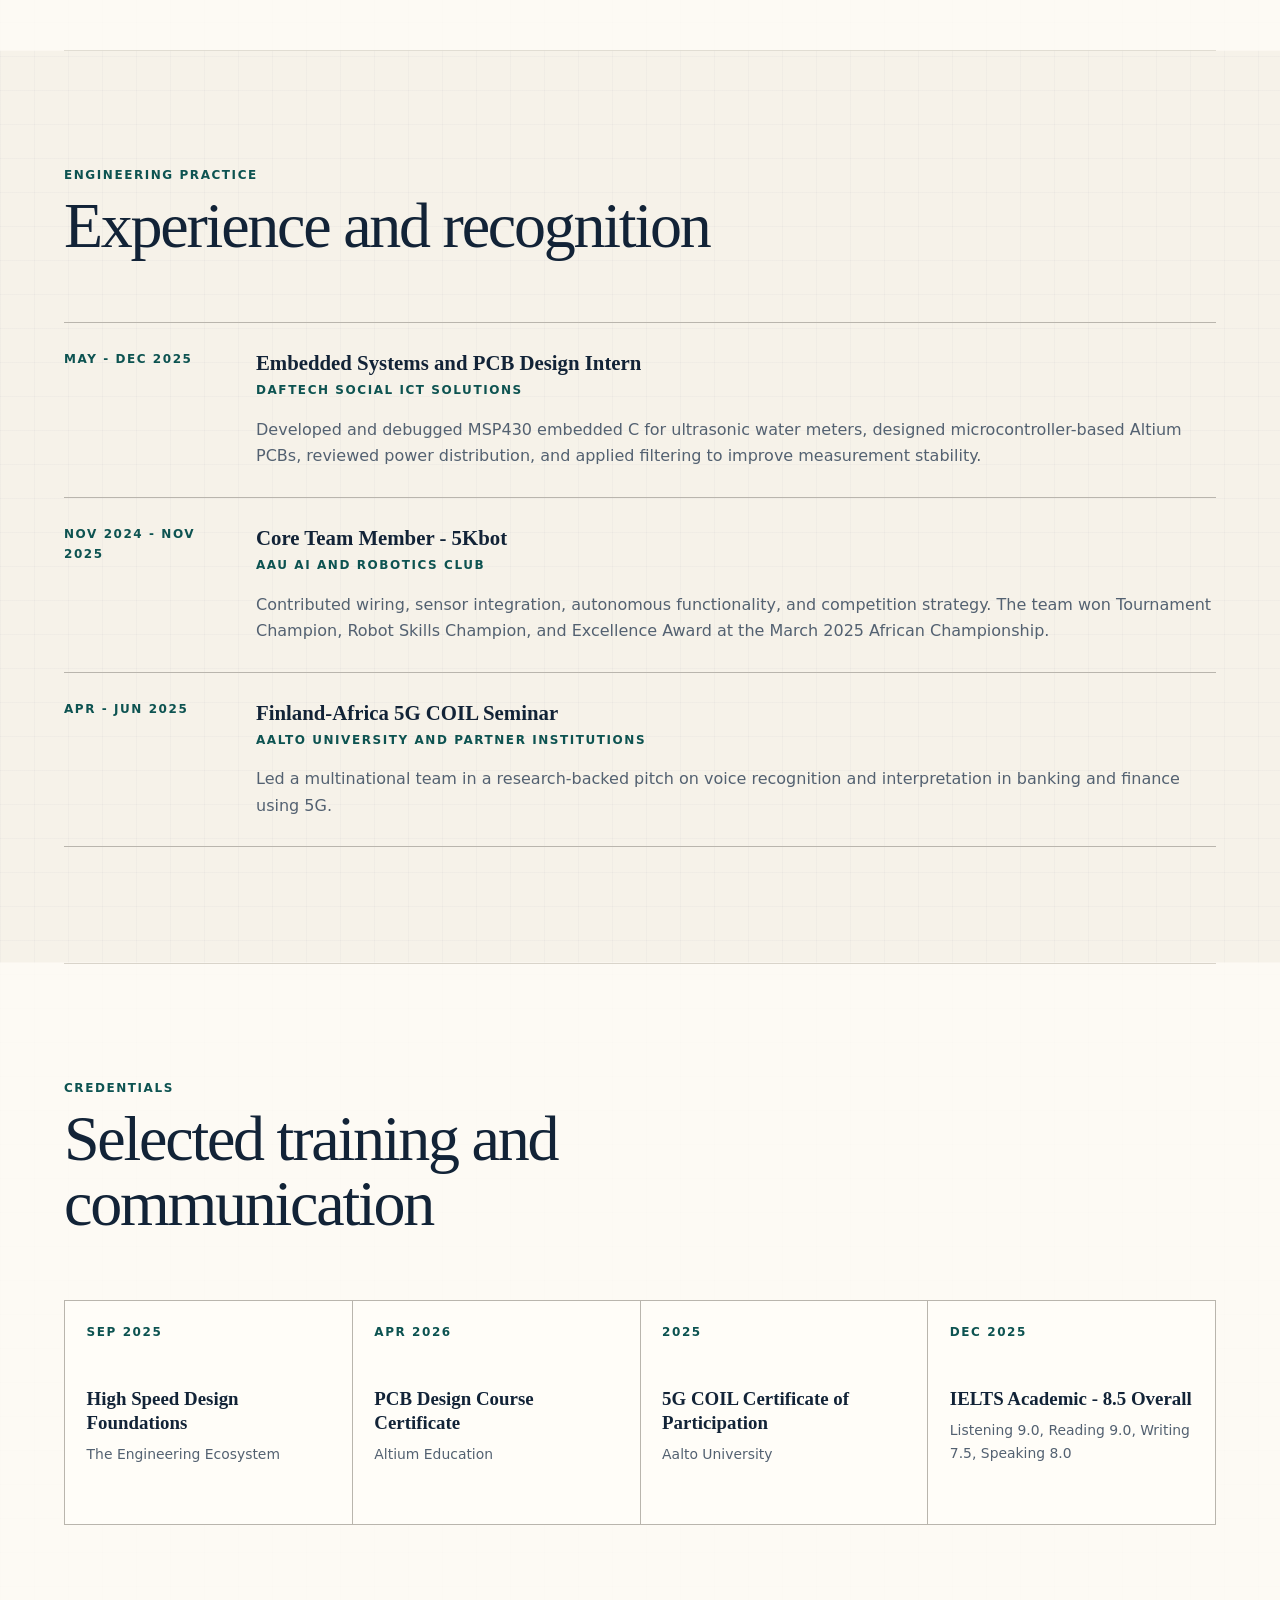
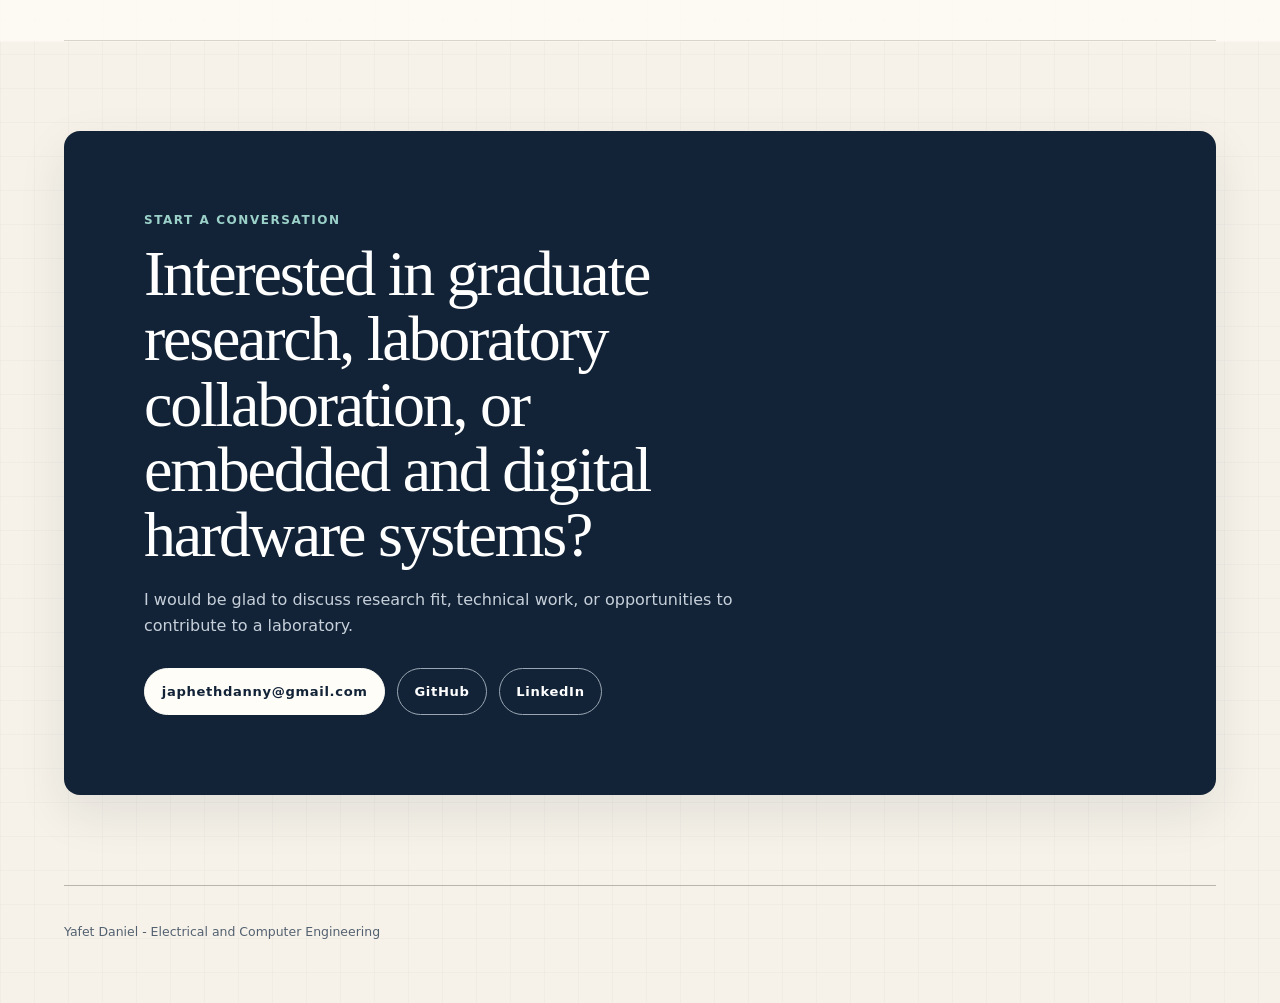
==== commit 11dca09d: "Update AddisAirNet deployment count" ====
--- a/index.html
+++ b/index.html
@@ -96,19 +96,19 @@
           <div><p class="project-role">Addis Ababa University - Advisor: Dr. Biniam Tadesse</p><h3>TirtaTrace — Wearable ECG Platform for Remote Cardiac Telemetry</h3><p>A four-layer ECG platform combining an STM32L452RET6, ADS1292R analog front end, LIS3DH motion sensor, microSD logging, and LTE Cat-1 telemetry.</p><p>I built two hardware revisions. Rev 1 was battery-powered and power-gated for portable use. Rev 2 retained the core sensing, logging, and telemetry architecture, with cleaner routing and a simpler power section for bench testing, without USB power or power gating.</p></div>
           <div class="project-evidence"><h4>Evidence</h4><ul><li>Validated ECG acquisition, local logging, and batch telemetry at 250 samples/s.</li><li>Completed a three-hour LTE/SD soak test with 339 device-confirmed HTTPS uploads and 847,500 ECG/motion samples.</li><li>Recovered from transient LTE/TLS failures while maintaining approximately 249-250 samples/s.</li><li>Research-only evaluation reached 91.6% AF recall and 82.4% three-rhythm macro F1.</li></ul><a class="text-link" href="https://github.com/JaphD/ecg-monitoring-telemetry" target="_blank" rel="noopener noreferrer">Review ECG repository</a></div>
         </div>
-        <div class="project-gallery" data-gallery="ecg-platform" aria-label="ECG platform hardware evidence">
+        <div class="project-gallery" data-gallery="ecg-platform" aria-label="TirtaTrace Rev 1 and Rev 2 hardware and schematics">
           <div class="gallery-rail">
             <figure data-gallery-slide>
               <img src="assets/images/projects/ecg-platform/assembled-enclosure.jpg"
                    width="1600" height="1200"
-                   alt="Assembled ECG telemetry board installed in its yellow enclosure"
+                   alt="TirtaTrace Rev 1 ECG telemetry board installed in its yellow enclosure"
                    loading="lazy" decoding="async">
               <figcaption>Battery-powered Rev 1 sensing and telemetry board fitted inside its prototype enclosure.</figcaption>
             </figure>
             <figure data-gallery-slide>
               <img src="assets/images/projects/ecg-platform/assembled-open.jpg"
                    width="1214" height="1600"
-                   alt="ECG telemetry board connected to its battery and cellular antenna"
+                   alt="TirtaTrace Rev 1 ECG telemetry board connected to its battery and cellular antenna"
                    loading="lazy" decoding="async">
               <figcaption>Rev 1 hardware connected to its battery and antenna during bring-up and validation.</figcaption>
             </figure>
@@ -120,18 +120,22 @@
               <figcaption>Rev 2 during bench testing: cleaner routing and a simplified power section while retaining the core sensing and telemetry design.</figcaption>
             </figure>
             <figure data-gallery-slide>
-              <img src="assets/images/projects/ecg-platform/pcb-layout.png"
-                   width="1286" height="855"
-                   alt="Altium three-dimensional layout of the multilayer ECG telemetry board"
-                   loading="lazy" decoding="async">
-              <figcaption>Multilayer PCB layout integrating ECG acquisition, processing, storage, power, and LTE telemetry.</figcaption>
-            </figure>
-            <figure data-gallery-slide>
-              <img src="assets/images/projects/ecg-platform/schematic-overview.png"
-                   width="1028" height="682"
-                   alt="Hierarchical schematic overview of the ECG telemetry platform"
-                   loading="lazy" decoding="async">
-              <figcaption>Hierarchical system overview linking the analog front end, MCU, storage, IMU, radio, and power blocks.</figcaption>
+              <a href="assets/images/projects/ecg-platform/schematic-overview.png" target="_blank" rel="noopener noreferrer" aria-label="Open the full Rev 1 TirtaTrace schematic overview">
+                <img src="assets/images/projects/ecg-platform/schematic-overview.png"
+                     width="1028" height="682"
+                     alt="Rev 1 hierarchical schematic overview of the TirtaTrace ECG platform"
+                     loading="lazy" decoding="async">
+              </a>
+              <figcaption>Rev 1 schematic overview linking the analog front end, MCU, storage, IMU, LTE radio, and power blocks.</figcaption>
+            </figure>
+            <figure data-gallery-slide>
+              <a href="assets/images/projects/ecg-platform/tirtatrace-rev2-schematic-overview.png" target="_blank" rel="noopener noreferrer" aria-label="Open the full Rev 2 TirtaTrace schematic overview">
+                <img src="assets/images/projects/ecg-platform/tirtatrace-rev2-schematic-overview.png"
+                     width="2105" height="1488"
+                     alt="Rev 2 hierarchical schematic overview of the TirtaTrace ECG platform"
+                     loading="lazy" decoding="async">
+              </a>
+              <figcaption>Rev 2 schematic overview of the ECG acquisition, MCU, microSD, IMU, LTE, and revised power management sections.</figcaption>
             </figure>
           </div>
           <div class="gallery-controls">
@@ -146,7 +150,7 @@
         <div class="project-meta"><span>02</span><span>Urban sensing</span><span>Hardware lead</span></div>
         <div class="project-content">
           <div><p class="project-role">C40-funded initiative - Addis Ababa University</p><h3>AddisAirNet Air Quality Monitoring Platform</h3><p>Custom environmental sensing hardware supporting an urban air-quality research and policy initiative involving C40 Cities and the Addis Ababa Environmental Protection Authority.</p></div>
-          <div class="project-evidence"><h4>Contribution</h4><ul><li>Led hardware development supporting ten sensing units across Addis Ababa.</li><li>Designed and iterated Altium PCBs for low-cost PM2.5 and environmental sensing nodes.</li><li>Supported local fabrication and coordinated validation across firmware, data, and mechanical teams.</li></ul><a class="text-link" href="https://www.addisairnet.et/" target="_blank" rel="noopener noreferrer">Visit project website</a> | <a class="text-link" href="https://www.linkedin.com/feed/update/urn:li:activity:7499098584684883968/" target="_blank" rel="noopener noreferrer">View project post</a></div>
+          <div class="project-evidence"><h4>Contribution</h4><ul><li>Led hardware development for more than ten sensing units deployed across Addis Ababa.</li><li>Designed and iterated Altium PCBs for low-cost PM2.5 and environmental sensing nodes.</li><li>Supported local fabrication and coordinated validation across firmware, data, and mechanical teams.</li></ul><a class="text-link" href="https://www.addisairnet.et/" target="_blank" rel="noopener noreferrer">Visit project website</a> | <a class="text-link" href="https://www.linkedin.com/feed/update/urn:li:activity:7499098584684883968/" target="_blank" rel="noopener noreferrer">View project post</a></div>
         </div>
         <div class="project-gallery" data-gallery="addisairnet" aria-label="AddisAirNet prototype evidence">
           <div class="gallery-rail">
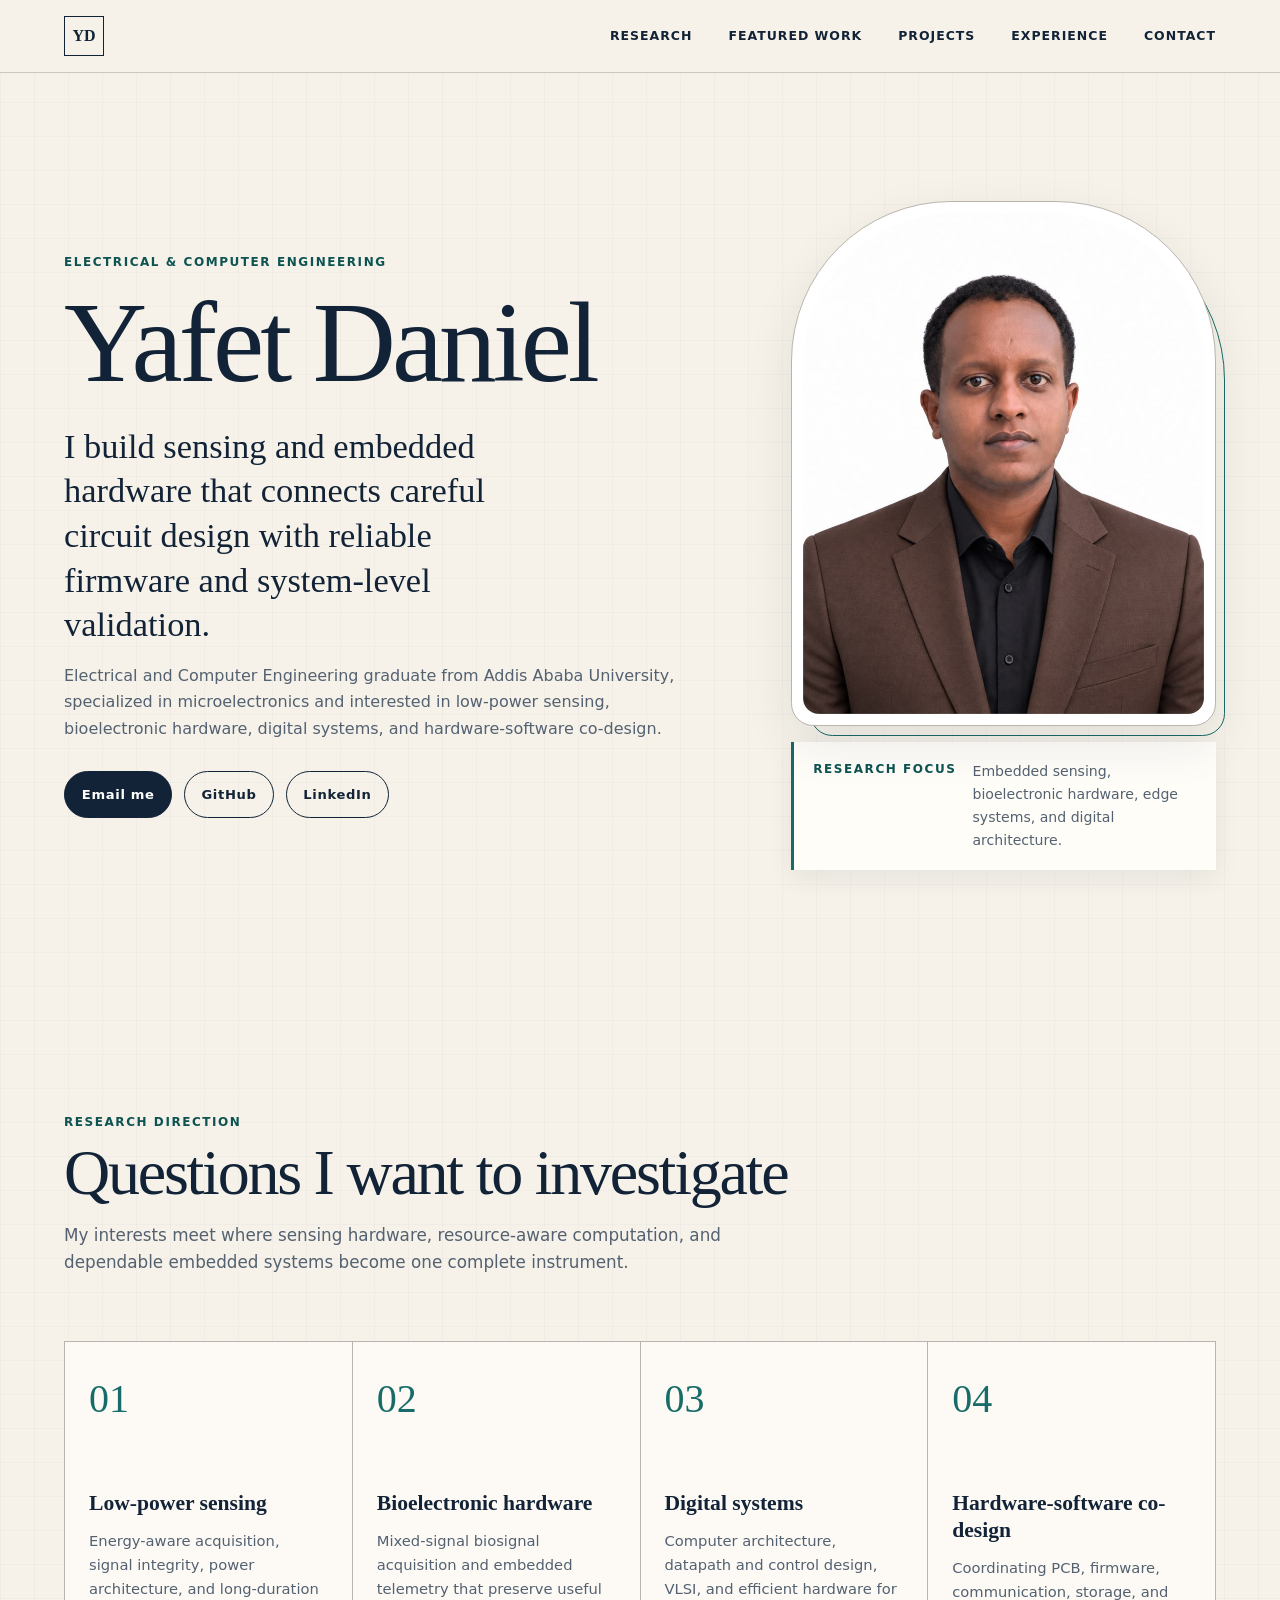
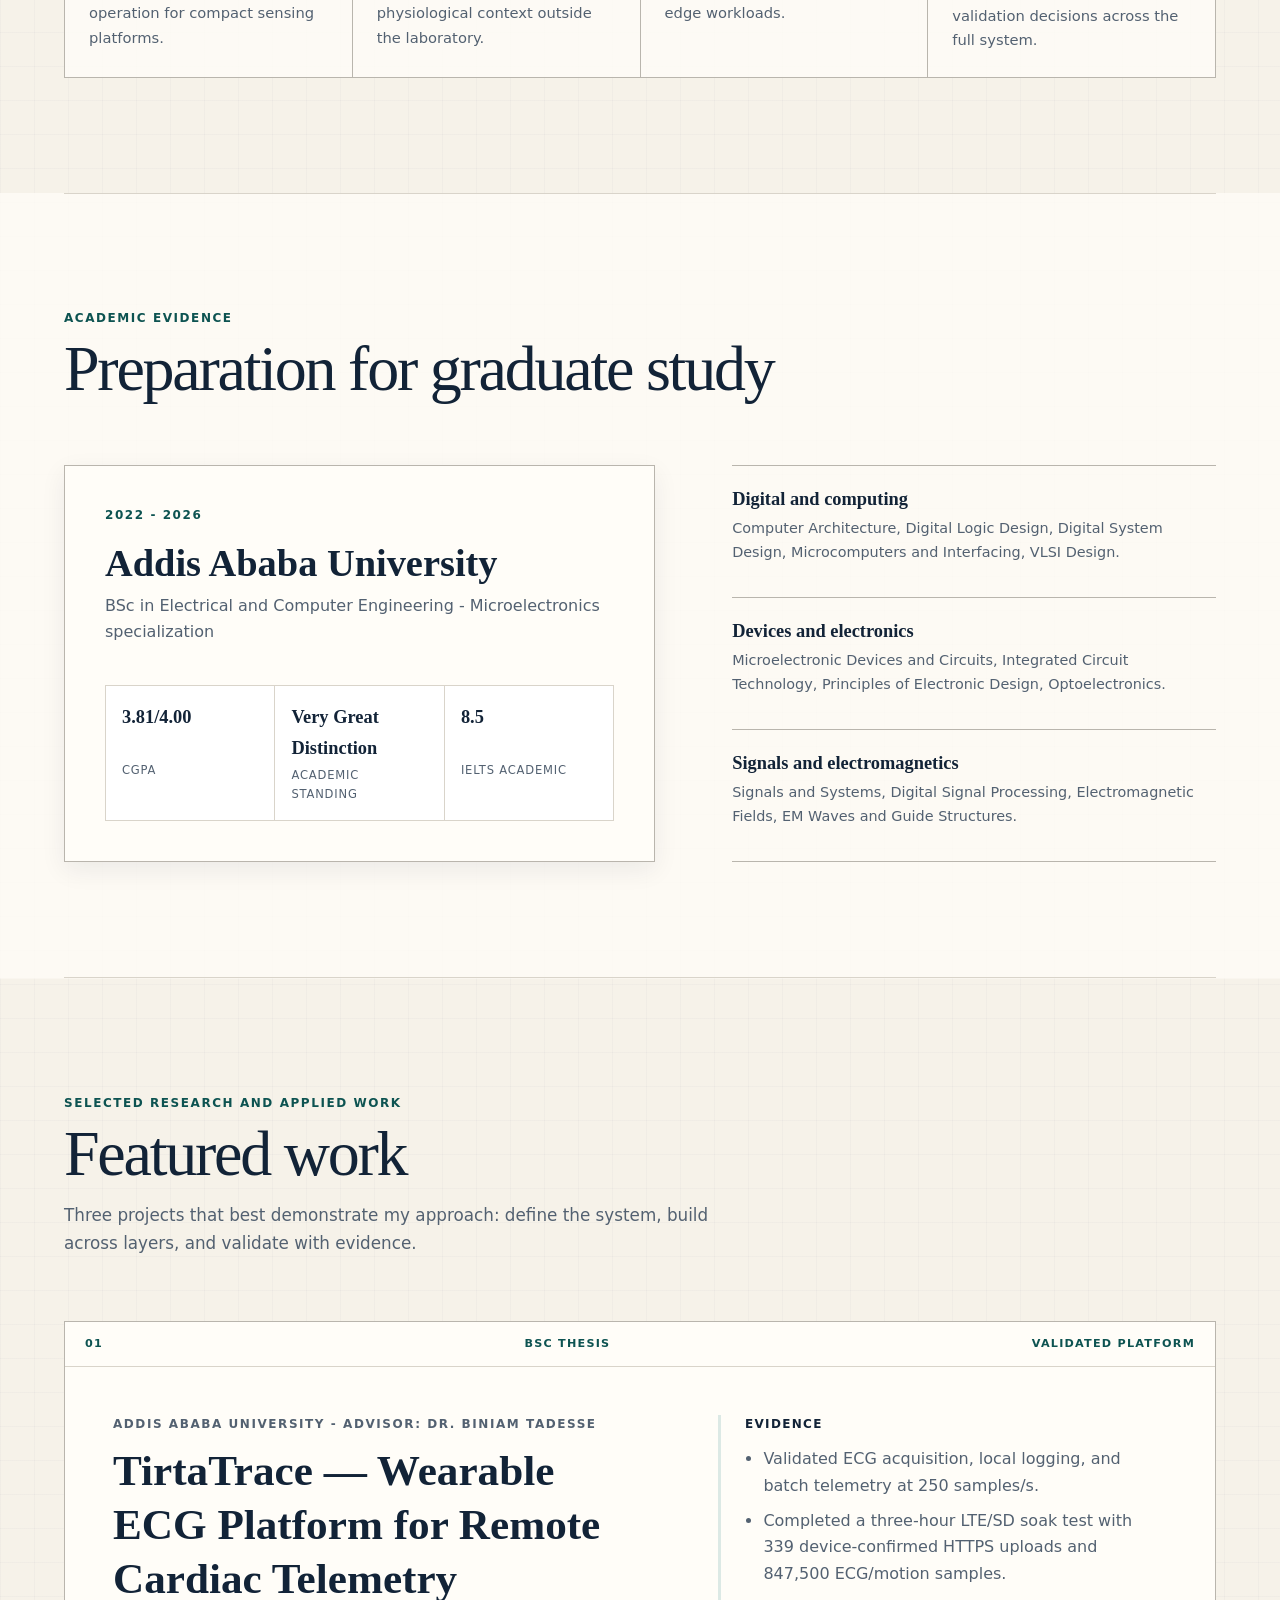
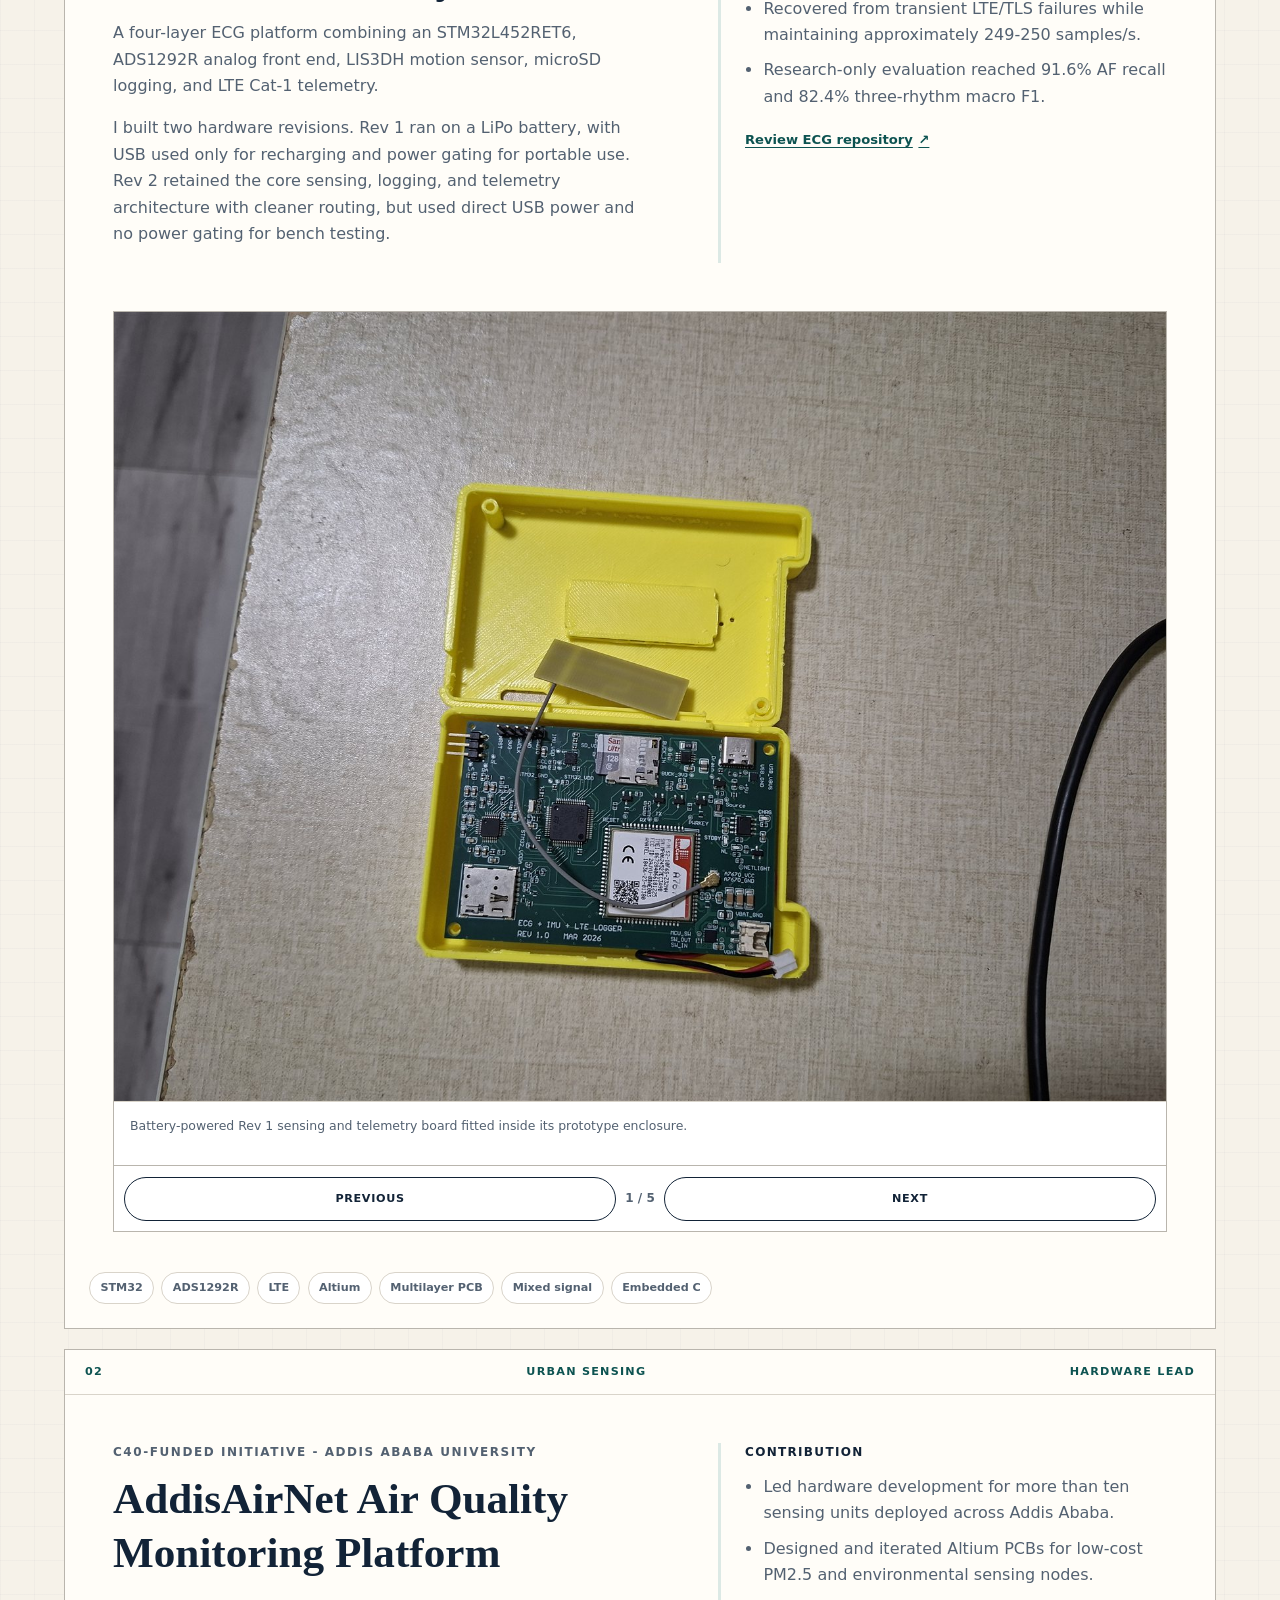
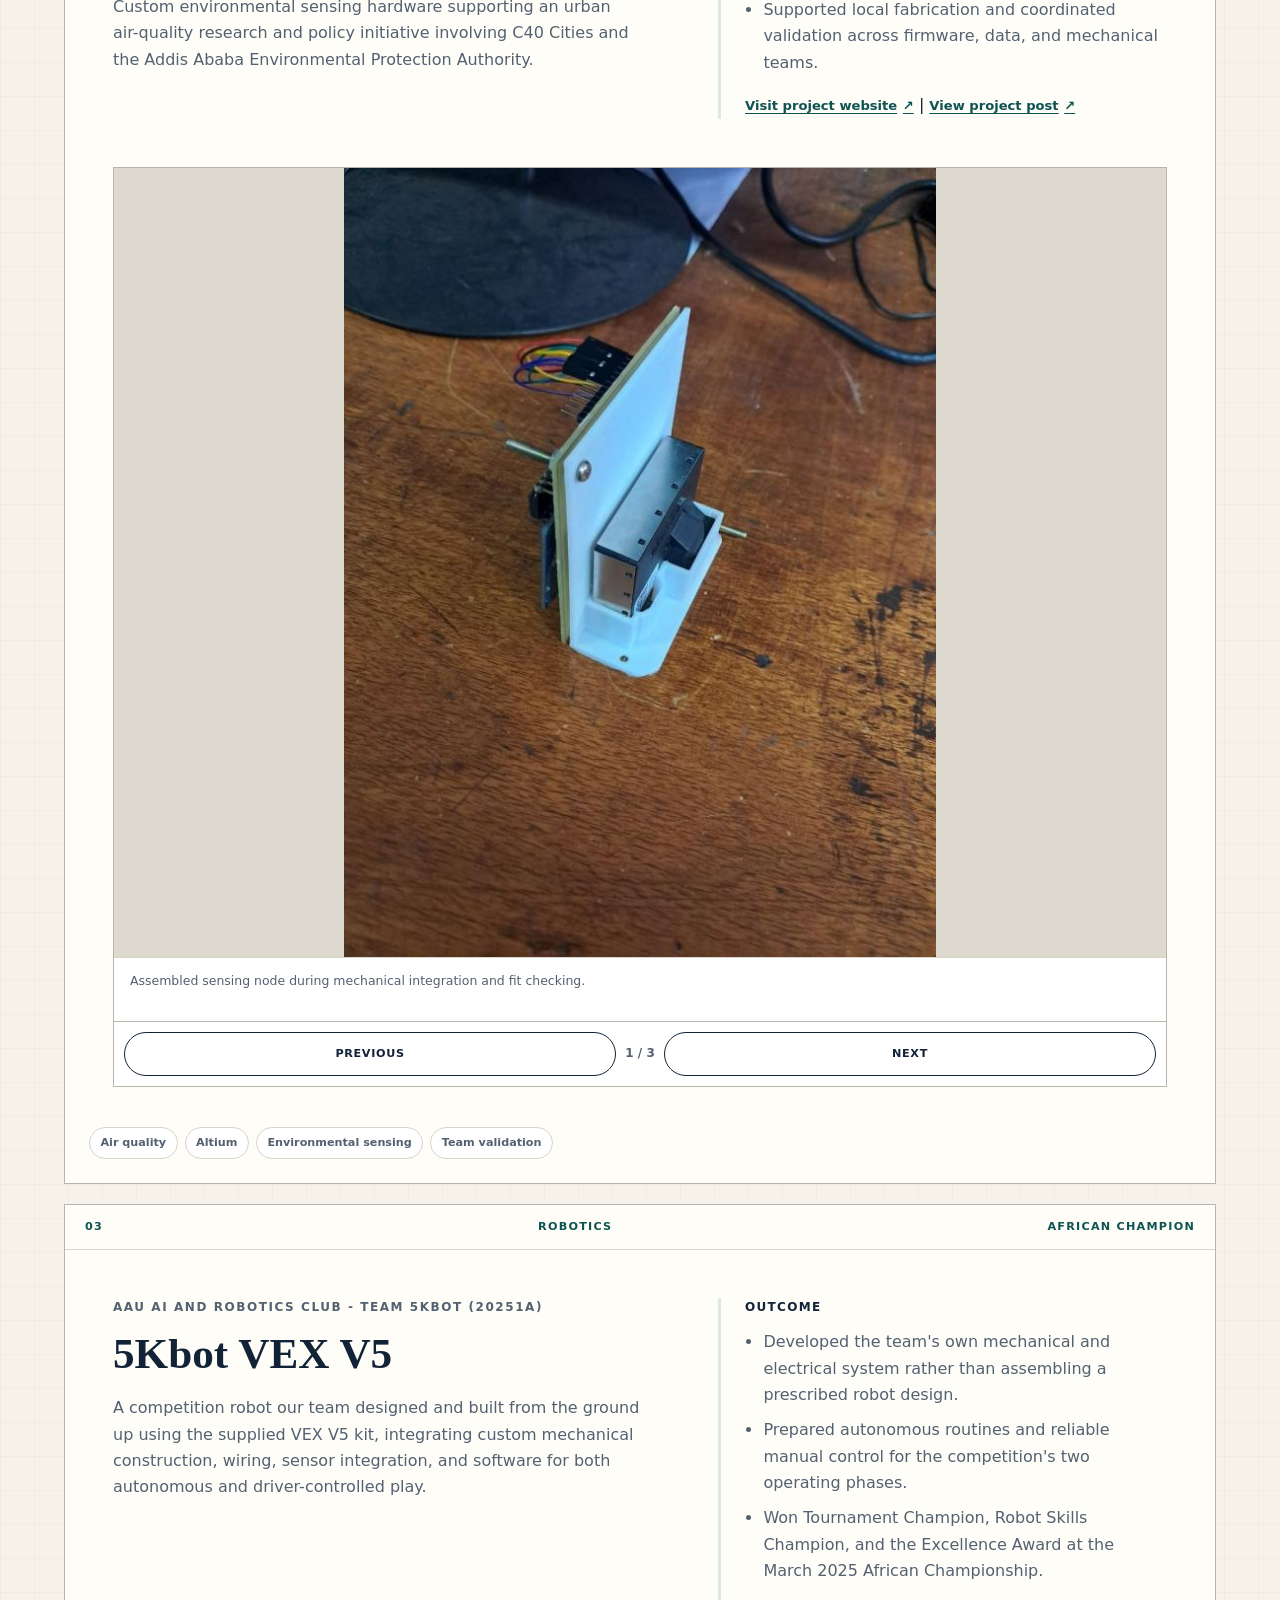
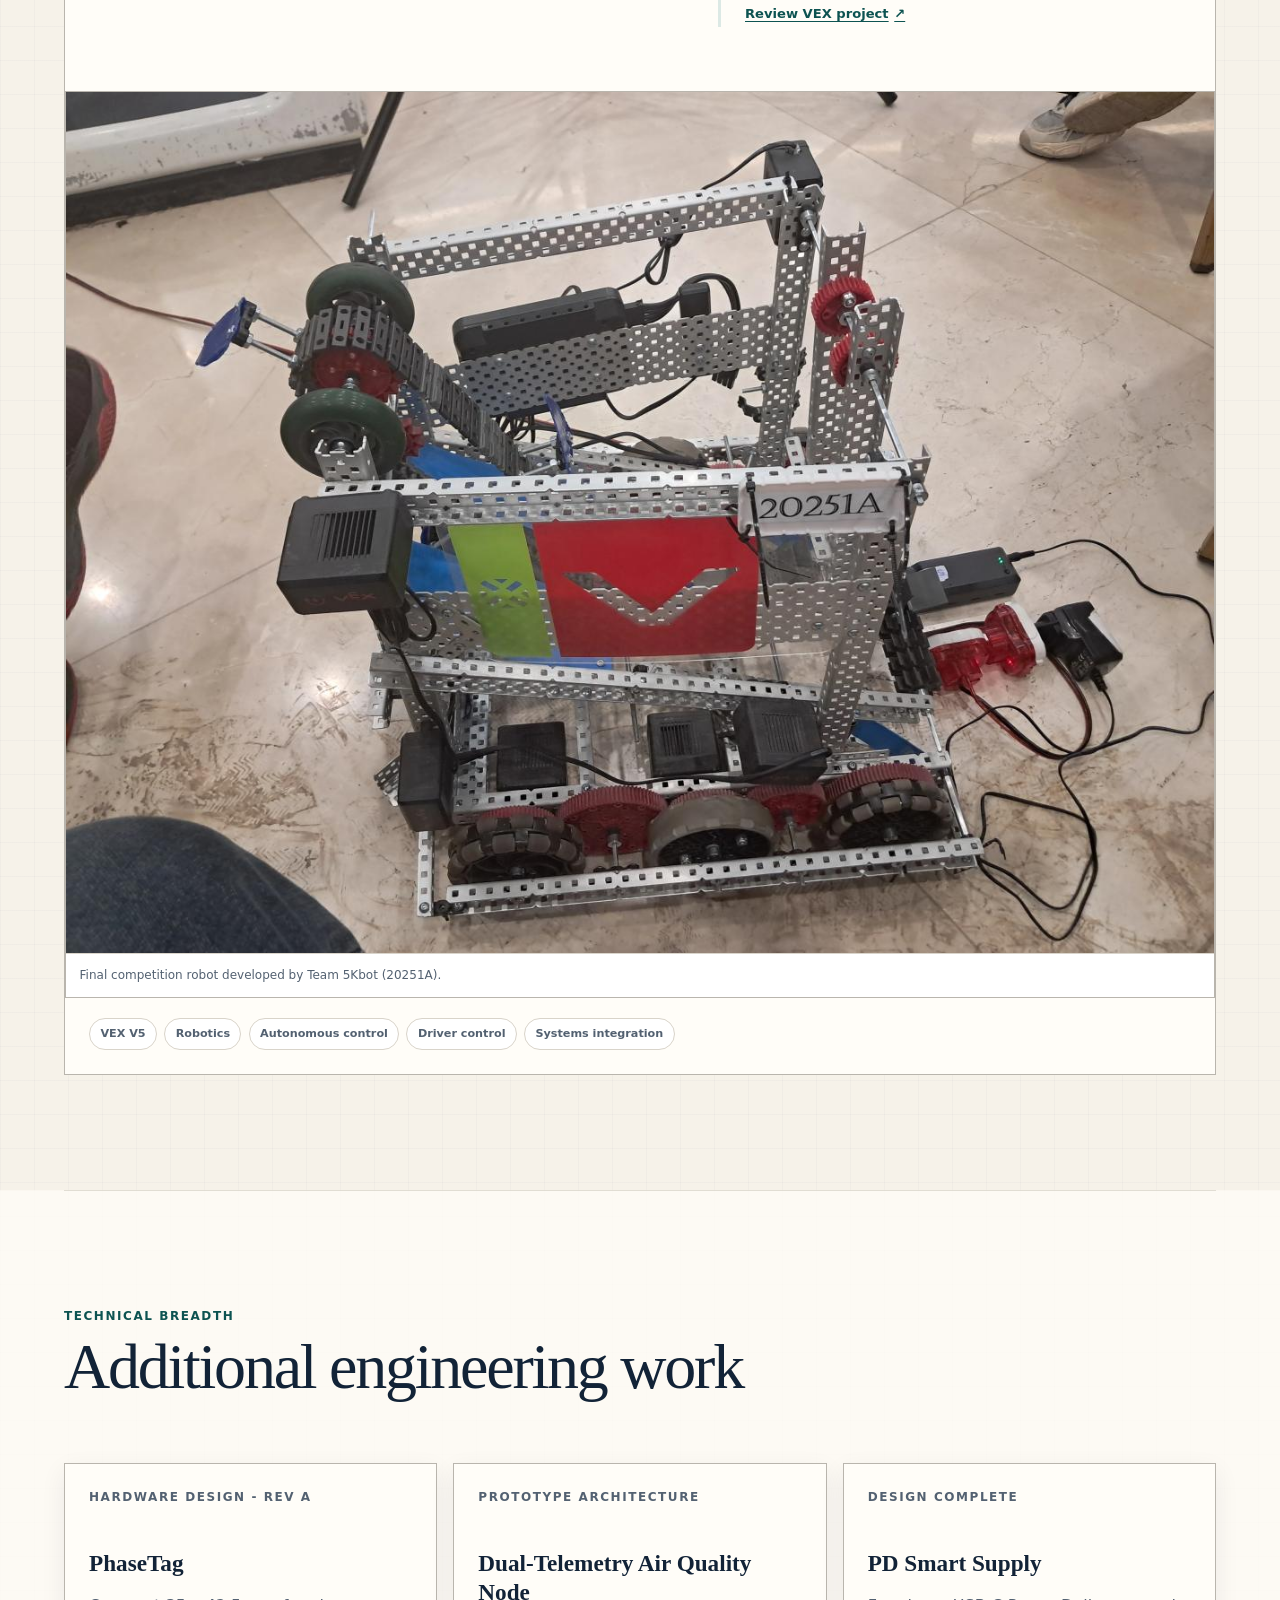
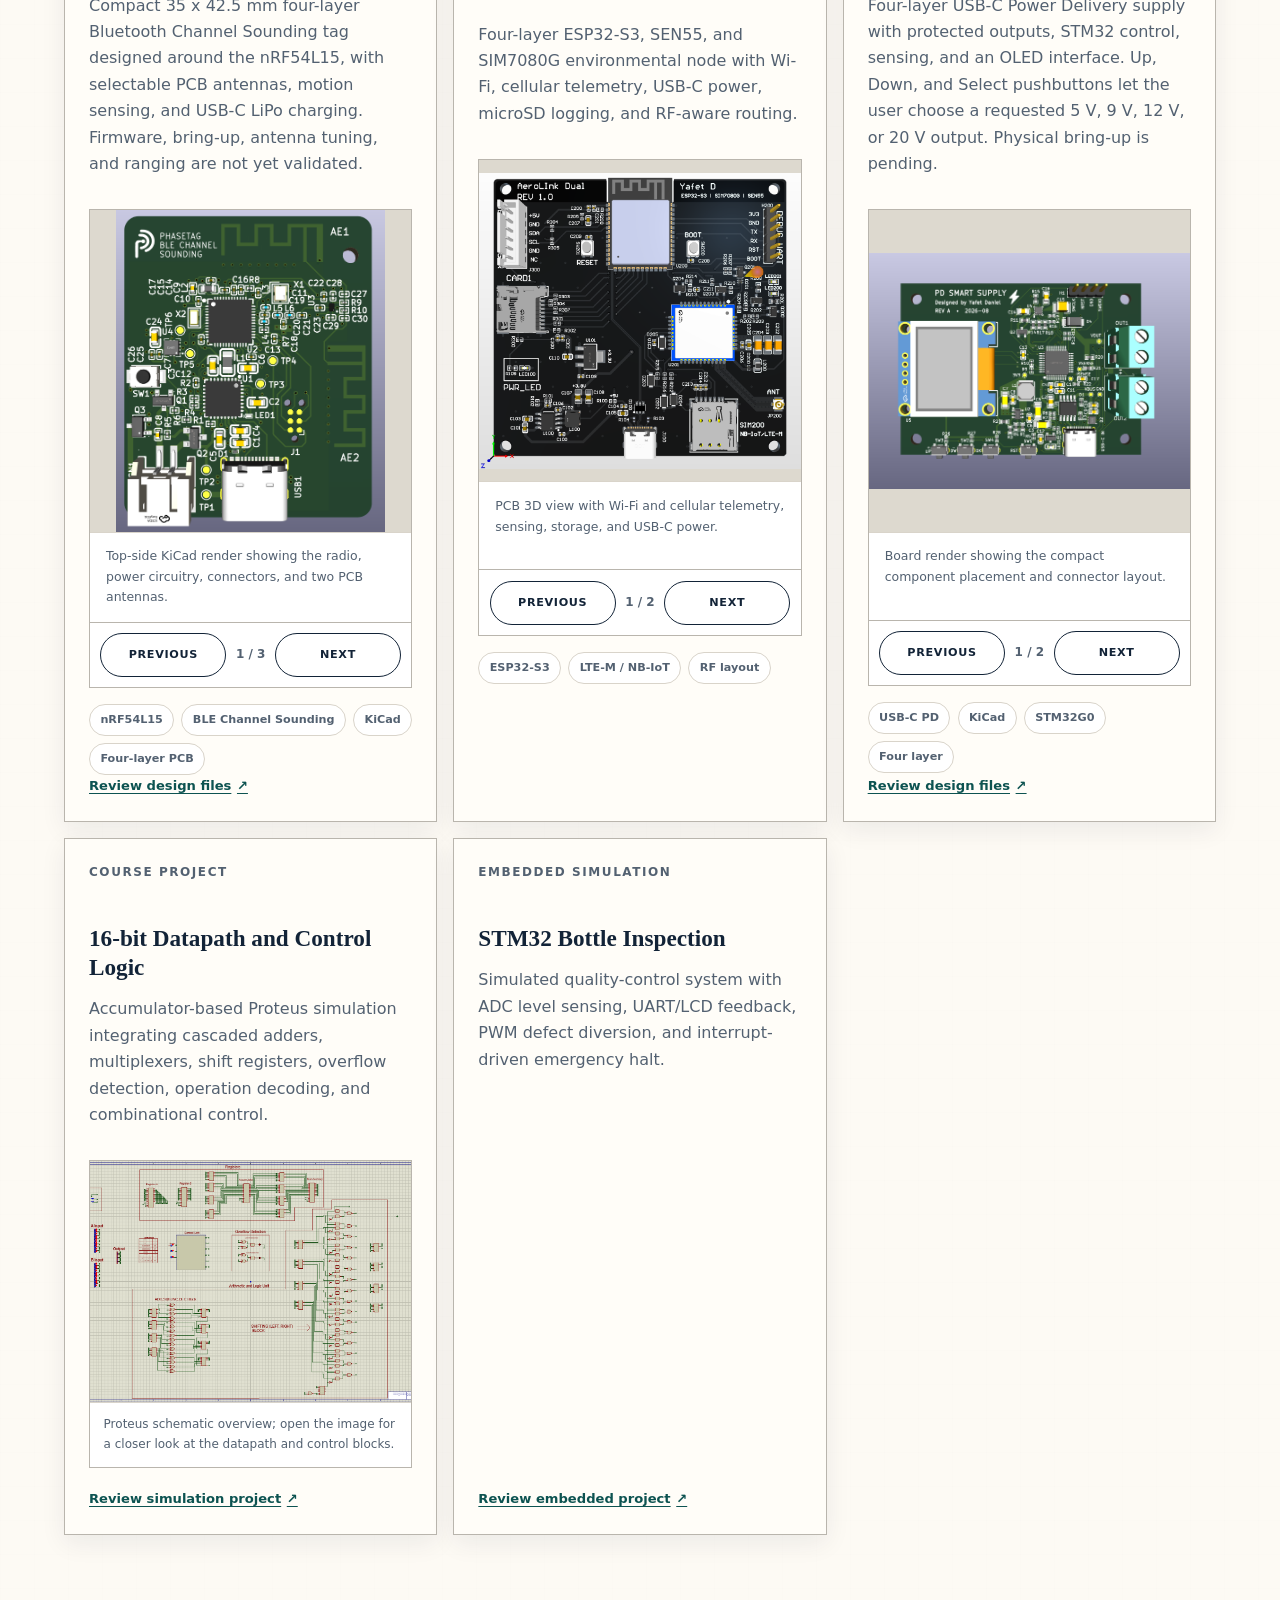
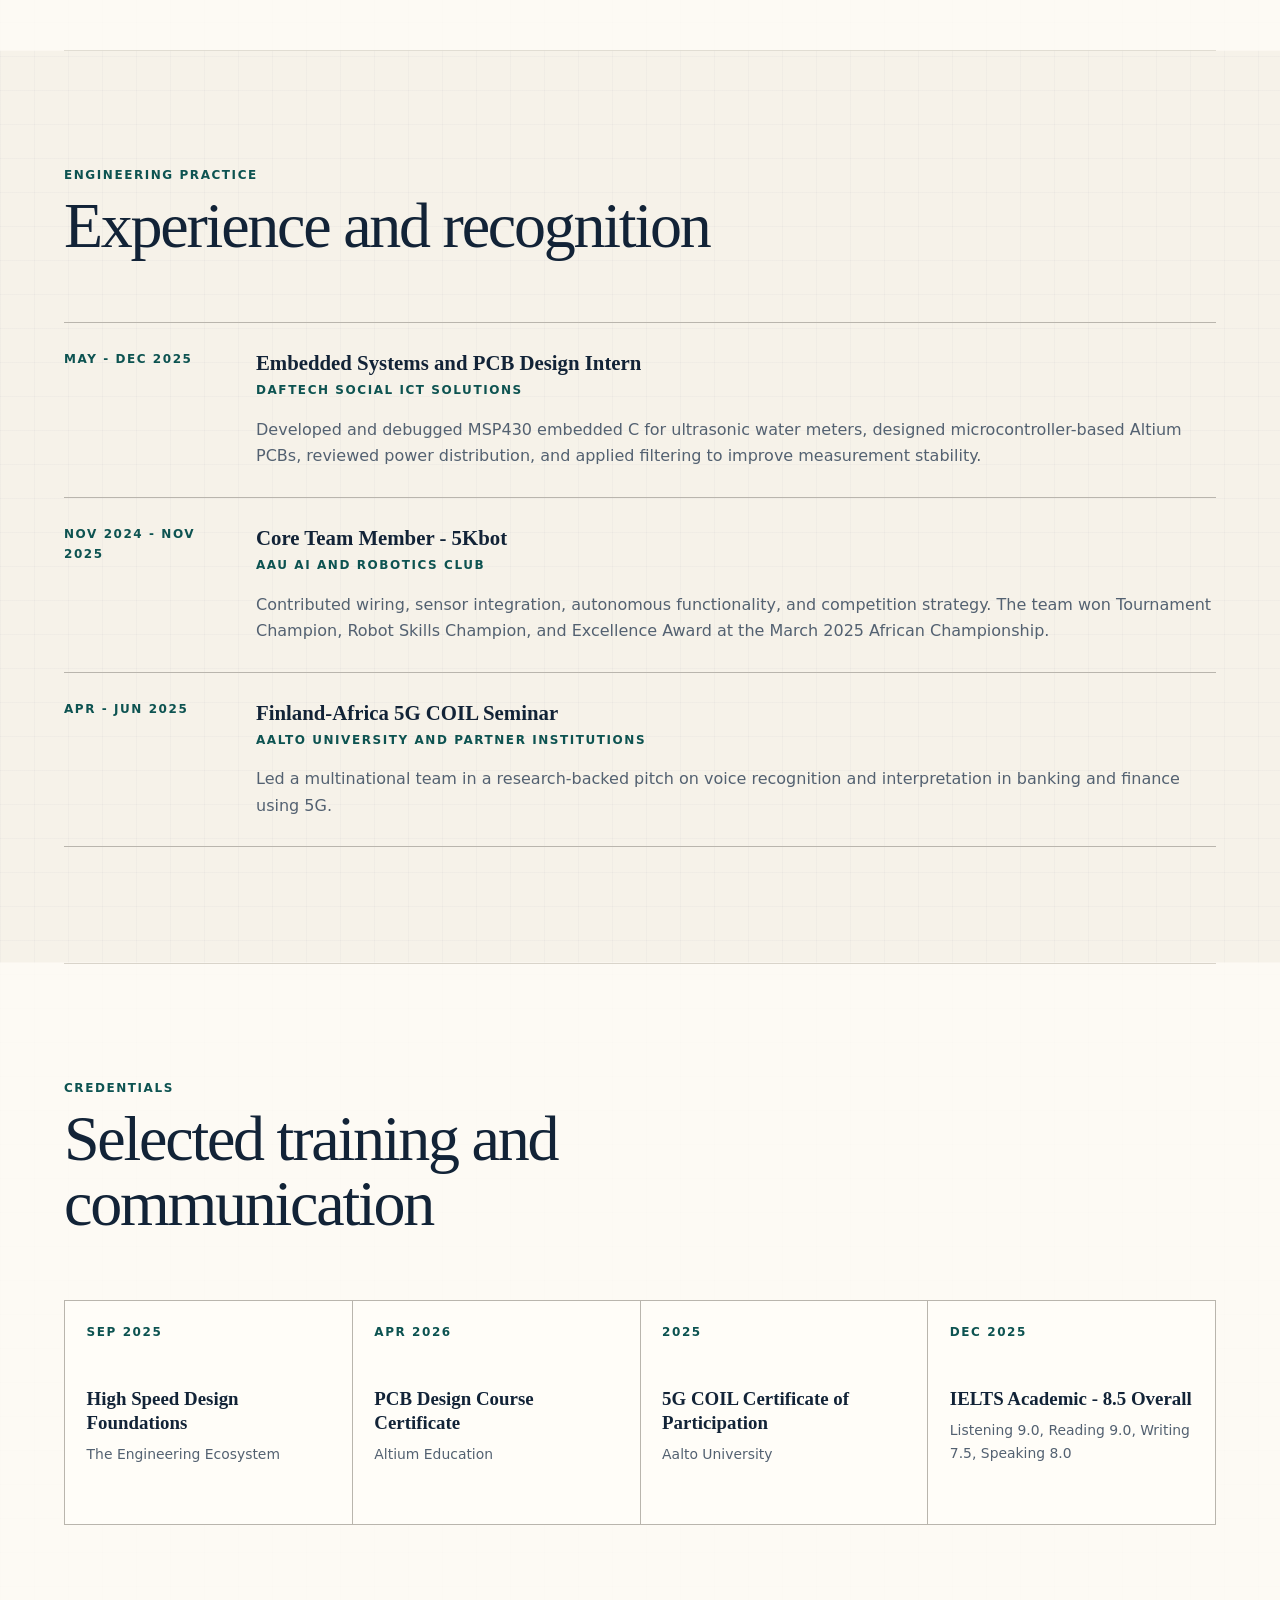
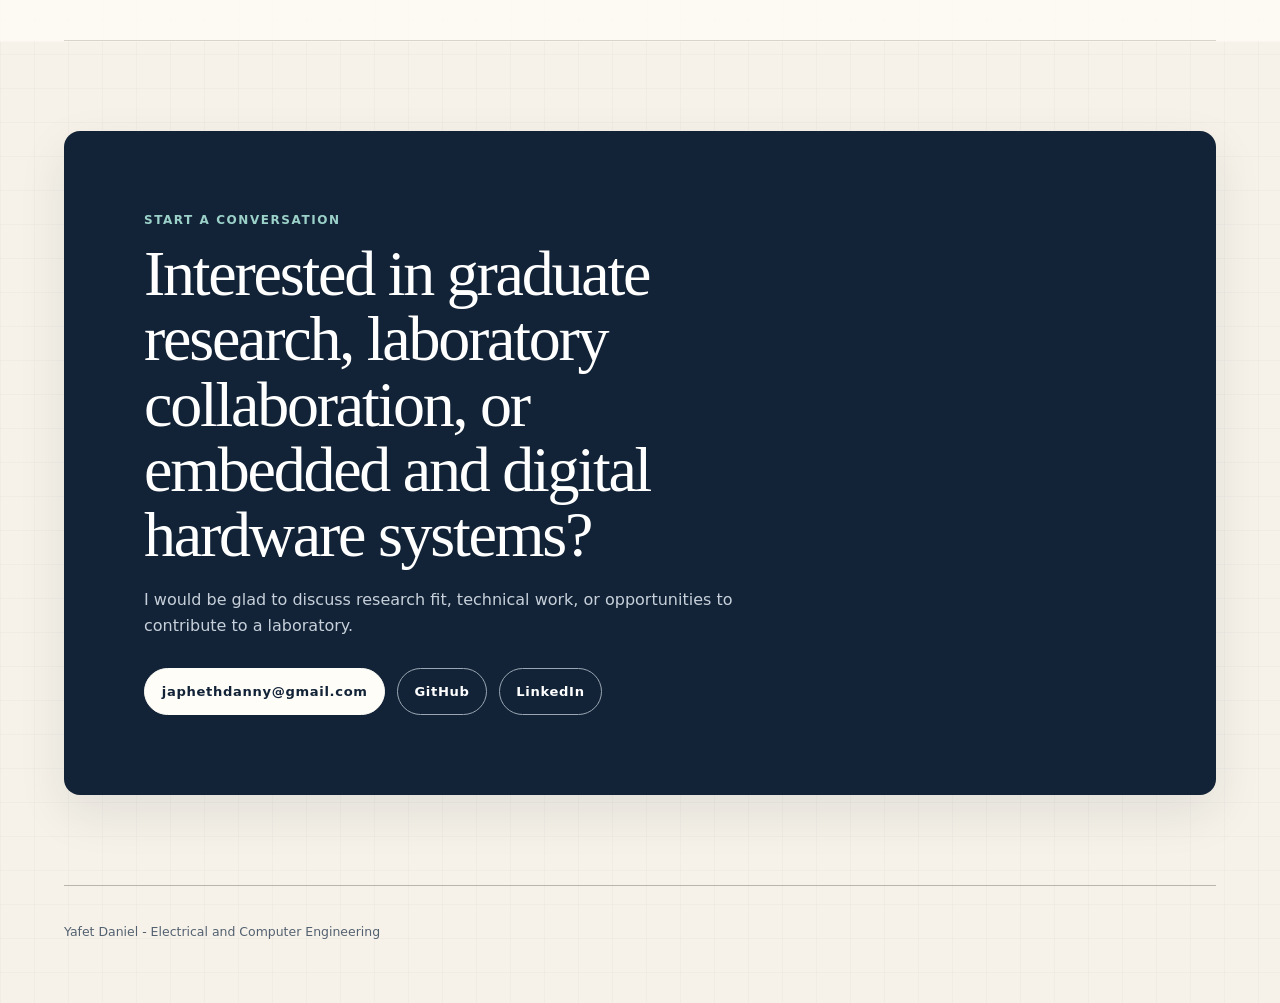
==== commit 582043e2: "Clarify TirtaTrace revision power sources" ====
--- a/index.html
+++ b/index.html
@@ -93,7 +93,7 @@
       <article class="project-card project-card-featured">
         <div class="project-meta"><span>01</span><span>BSc thesis</span><span>Validated platform</span></div>
         <div class="project-content">
-          <div><p class="project-role">Addis Ababa University - Advisor: Dr. Biniam Tadesse</p><h3>TirtaTrace — Wearable ECG Platform for Remote Cardiac Telemetry</h3><p>A four-layer ECG platform combining an STM32L452RET6, ADS1292R analog front end, LIS3DH motion sensor, microSD logging, and LTE Cat-1 telemetry.</p><p>I built two hardware revisions. Rev 1 was battery-powered and power-gated for portable use. Rev 2 retained the core sensing, logging, and telemetry architecture, with cleaner routing and a simpler power section for bench testing, without USB power or power gating.</p></div>
+          <div><p class="project-role">Addis Ababa University - Advisor: Dr. Biniam Tadesse</p><h3>TirtaTrace — Wearable ECG Platform for Remote Cardiac Telemetry</h3><p>A four-layer ECG platform combining an STM32L452RET6, ADS1292R analog front end, LIS3DH motion sensor, microSD logging, and LTE Cat-1 telemetry.</p><p>I built two hardware revisions. Rev 1 ran on a LiPo battery, with USB used only for recharging and power gating for portable use. Rev 2 retained the core sensing, logging, and telemetry architecture with cleaner routing, but used direct USB power and no power gating for bench testing.</p></div>
           <div class="project-evidence"><h4>Evidence</h4><ul><li>Validated ECG acquisition, local logging, and batch telemetry at 250 samples/s.</li><li>Completed a three-hour LTE/SD soak test with 339 device-confirmed HTTPS uploads and 847,500 ECG/motion samples.</li><li>Recovered from transient LTE/TLS failures while maintaining approximately 249-250 samples/s.</li><li>Research-only evaluation reached 91.6% AF recall and 82.4% three-rhythm macro F1.</li></ul><a class="text-link" href="https://github.com/JaphD/ecg-monitoring-telemetry" target="_blank" rel="noopener noreferrer">Review ECG repository</a></div>
         </div>
         <div class="project-gallery" data-gallery="ecg-platform" aria-label="TirtaTrace Rev 1 and Rev 2 hardware and schematics">
@@ -117,7 +117,7 @@
                    width="1280" height="758"
                    alt="TirtaTrace Rev 2 ECG telemetry board connected for bench testing"
                    loading="lazy" decoding="async">
-              <figcaption>Rev 2 during bench testing: cleaner routing and a simplified power section while retaining the core sensing and telemetry design.</figcaption>
+              <figcaption>Direct USB-powered Rev 2 during bench testing, with cleaner routing and no power gating.</figcaption>
             </figure>
             <figure data-gallery-slide>
               <a href="assets/images/projects/ecg-platform/schematic-overview.png" target="_blank" rel="noopener noreferrer" aria-label="Open the full Rev 1 TirtaTrace schematic overview">
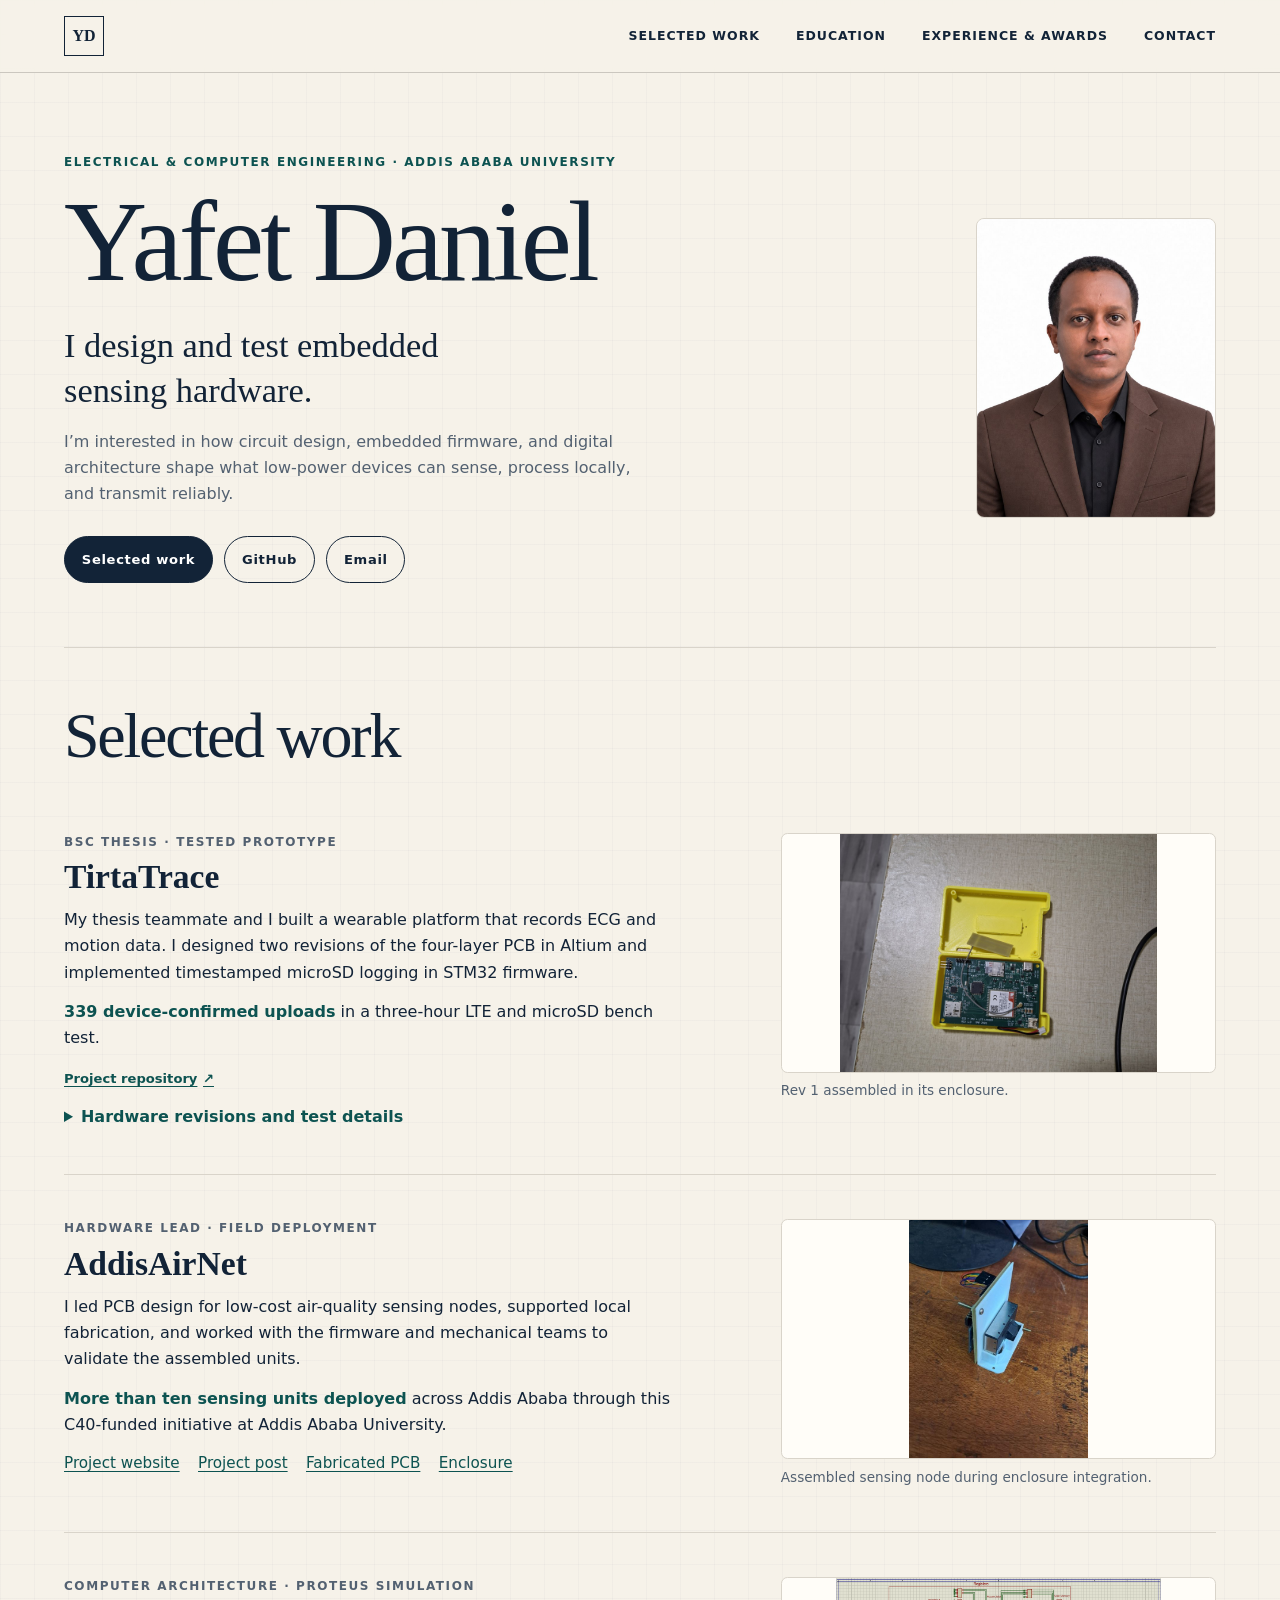
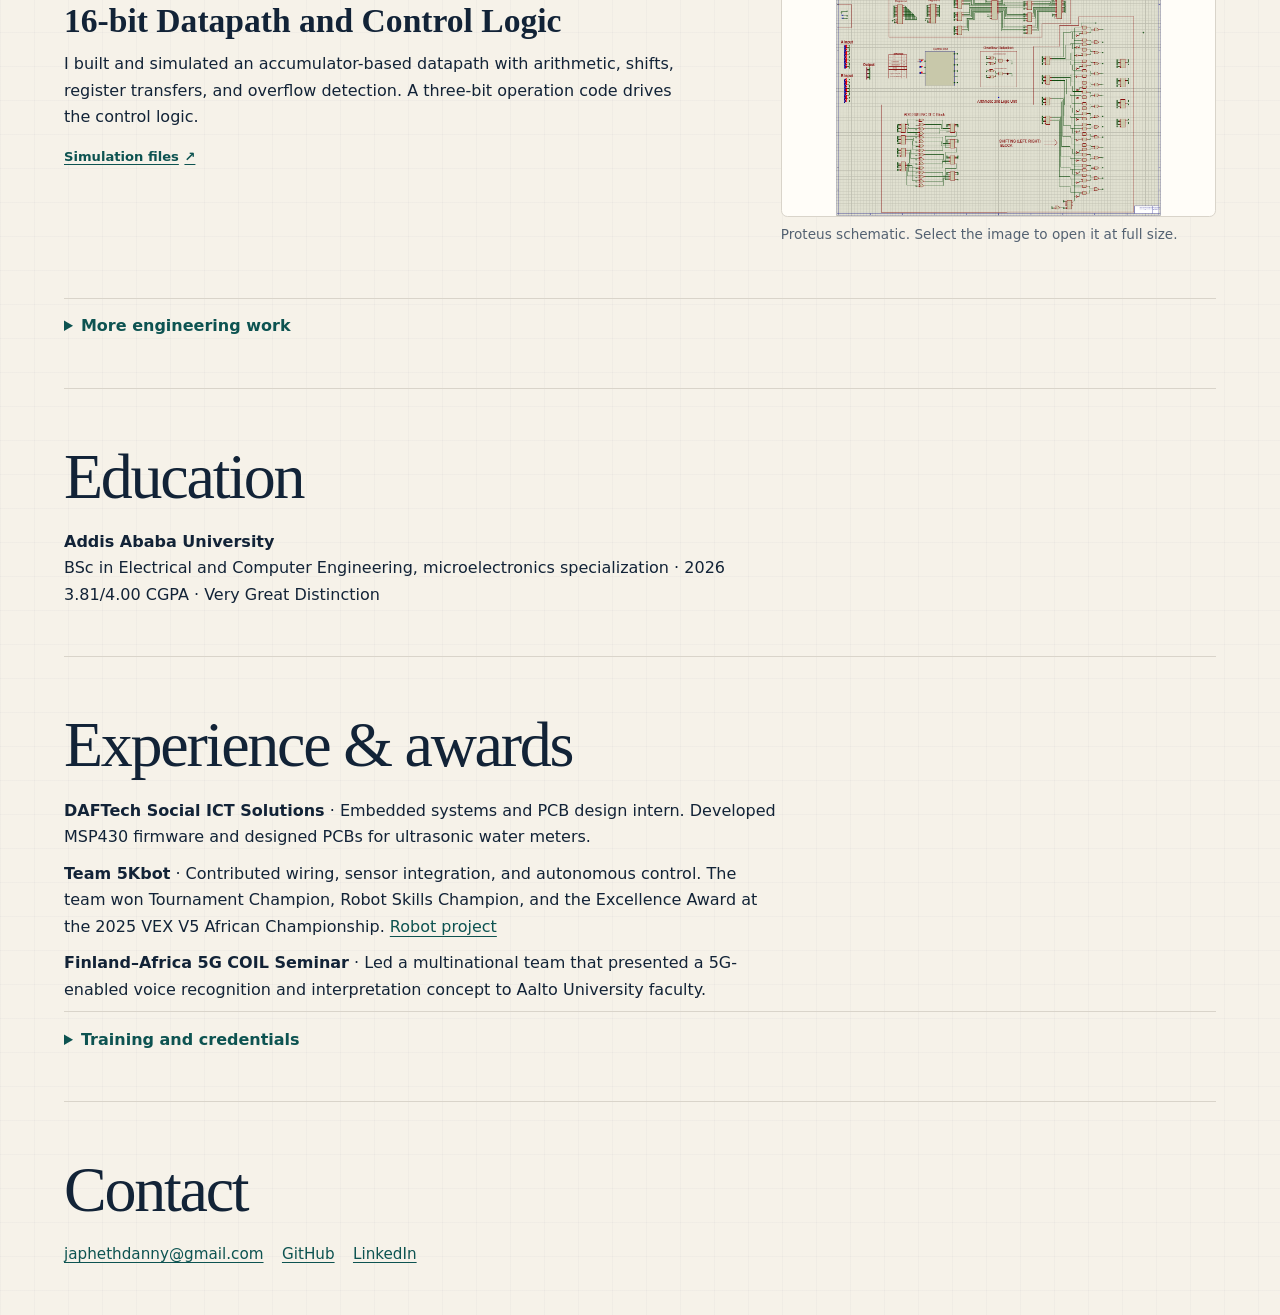
==== commit 41e166f1: "Simplify homepage around selected engineering work" ====
--- a/index.html
+++ b/index.html
@@ -3,9 +3,9 @@
 <head>
   <meta charset="utf-8">
   <meta name="viewport" content="width=device-width, initial-scale=1">
-  <meta name="description" content="Yafet Daniel is an electrical and computer engineering graduate focused on low-power sensing, embedded hardware, digital systems, and hardware-software co-design.">
+  <meta name="description" content="Yafet Daniel designs and tests embedded sensing hardware. Selected work in wearable ECG, deployed air-quality monitoring, and digital logic.">
   <meta name="theme-color" content="#f6f2e9">
-  <title>Yafet Daniel | Electrical and Computer Engineering</title>
+  <title>Yafet Daniel | Embedded Sensing and Digital Hardware</title>
   <link rel="stylesheet" href="styles.css">
   <script src="script.js" defer></script>
 </head>
@@ -16,323 +16,145 @@
       <a class="wordmark" href="#home" aria-label="Yafet Daniel, home">YD</a>
       <button class="nav-toggle" type="button" aria-expanded="false" aria-controls="nav-links">Menu</button>
       <div id="nav-links" class="nav-links">
-        <a href="#research">Research</a>
-        <a href="#featured-work">Featured work</a>
-        <a href="#projects">Projects</a>
-        <a href="#experience">Experience</a>
+        <a href="#featured-work">Selected work</a>
+        <a href="#academics">Education</a>
+        <a href="#experience">Experience &amp; awards</a>
         <a href="#contact">Contact</a>
       </div>
     </nav>
   </header>
+
   <main id="main-content">
-    <section id="home" class="hero" aria-labelledby="hero-title">
+    <section id="home" class="hero portfolio-intro" aria-labelledby="hero-title">
       <div class="hero-copy">
-        <p class="eyebrow">Electrical &amp; Computer Engineering</p>
+        <p class="eyebrow">Electrical &amp; Computer Engineering · Addis Ababa University</p>
         <h1 id="hero-title">Yafet Daniel</h1>
-        <p class="hero-lead">I build sensing and embedded hardware that connects careful circuit design with reliable firmware and system-level validation.</p>
-        <p class="hero-summary">Electrical and Computer Engineering graduate from Addis Ababa University, specialized in microelectronics and interested in low-power sensing, bioelectronic hardware, digital systems, and hardware-software co-design.</p>
-        <div class="hero-actions" aria-label="Contact and profile links">
-          <a class="button button-primary" href="mailto:japhethdanny@gmail.com">Email me</a>
-          <a class="button" href="https://github.com/JaphD" target="_blank" rel="noopener noreferrer">GitHub</a>
-          <a class="button" href="https://www.linkedin.com/in/yafet-daniel-6602a6334/" target="_blank" rel="noopener noreferrer">LinkedIn</a>
+        <p class="hero-lead">I design and test embedded sensing hardware.</p>
+        <p id="research" class="hero-summary">I’m interested in how circuit design, embedded firmware, and digital architecture shape what low-power devices can sense, process locally, and transmit reliably.</p>
+        <div class="hero-actions" aria-label="Work and profile links">
+          <a class="button button-primary" href="#featured-work">Selected work</a>
+          <a class="button" href="https://github.com/JaphD">GitHub</a>
+          <a class="button" href="mailto:japhethdanny@gmail.com">Email</a>
         </div>
       </div>
-      <div class="hero-side">
-        <div class="portrait-frame">
-          <img class="hero-portrait"
-               src="assets/images/profile/yafet-daniel-headshot.jpg"
-               width="800" height="1000"
-               alt="Professional headshot of Yafet Daniel"
-               decoding="async">
+      <img class="portfolio-portrait" src="assets/images/profile/yafet-daniel-headshot.jpg"
+           width="800" height="1000" alt="Yafet Daniel" decoding="async">
+    </section>
+
+    <section id="featured-work" class="section portfolio-section" aria-labelledby="featured-title">
+      <div class="section-heading">
+        <h2 id="featured-title">Selected work</h2>
+      </div>
+
+      <article id="tirtatrace" class="portfolio-project">
+        <div class="portfolio-project-copy">
+          <p class="project-status">BSc thesis · Tested prototype</p>
+          <h3>TirtaTrace</h3>
+          <p>My thesis teammate and I built a wearable platform that records ECG and motion data. I designed two revisions of the four-layer PCB in Altium and implemented timestamped microSD logging in STM32 firmware.</p>
+          <p class="portfolio-result"><strong>339 device-confirmed uploads</strong> in a three-hour LTE and microSD bench test.</p>
+          <p><a class="text-link" href="https://github.com/JaphD/ecg-monitoring-telemetry">Project repository</a></p>
+          <details class="portfolio-details">
+            <summary>Hardware revisions and test details</summary>
+            <p>Rev 1 ran on a LiPo battery, used USB only for charging, and used power gating for the LTE modem. Rev 2 ran directly from USB without power gating and used cleaner PCB routing for bench testing.</p>
+            <p>The telemetry test logged 847,500 ECG and motion samples and demonstrated recovery from transient LTE and TLS failures.</p>
+            <ul class="portfolio-links">
+              <li><a href="assets/images/projects/ecg-platform/assembled-open.jpg">Rev 1 board with battery</a></li>
+              <li><a href="assets/images/projects/ecg-platform/tirtatrace-rev2-bench.jpg">Rev 2 bench setup</a></li>
+              <li><a href="assets/images/projects/ecg-platform/schematic-overview.png">Rev 1 schematic overview</a></li>
+              <li><a href="assets/images/projects/ecg-platform/tirtatrace-rev2-schematic-overview.png">Rev 2 schematic overview</a></li>
+            </ul>
+          </details>
         </div>
-        <aside class="hero-note" aria-label="Current research direction">
-          <span class="note-label">Research focus</span>
-          <p>Embedded sensing, bioelectronic hardware, edge systems, and digital architecture.</p>
-        </aside>
-      </div>
+        <figure class="portfolio-figure">
+          <a href="assets/images/projects/ecg-platform/assembled-enclosure.jpg">
+            <img src="assets/images/projects/ecg-platform/assembled-enclosure.jpg" width="1600" height="1200"
+                 alt="TirtaTrace Rev 1 ECG board installed in its yellow enclosure" loading="lazy" decoding="async">
+          </a>
+          <figcaption>Rev 1 assembled in its enclosure.</figcaption>
+        </figure>
+      </article>
+
+      <article id="addisairnet" class="portfolio-project">
+        <div class="portfolio-project-copy">
+          <p class="project-status">Hardware lead · Field deployment</p>
+          <h3>AddisAirNet</h3>
+          <p>I led PCB design for low-cost air-quality sensing nodes, supported local fabrication, and worked with the firmware and mechanical teams to validate the assembled units.</p>
+          <p class="portfolio-result"><strong>More than ten sensing units deployed</strong> across Addis Ababa through this C40-funded initiative at Addis Ababa University.</p>
+          <ul class="portfolio-links">
+            <li><a href="https://www.addisairnet.et/">Project website</a></li>
+            <li><a href="https://www.linkedin.com/feed/update/urn:li:activity:7499098584684883968/">Project post</a></li>
+            <li><a href="assets/images/projects/addisairnet/pcb-layout.jpg">Fabricated PCB</a></li>
+            <li><a href="assets/images/projects/addisairnet/enclosure.jpg">Enclosure</a></li>
+          </ul>
+        </div>
+        <figure class="portfolio-figure">
+          <a href="assets/images/projects/addisairnet/assembled-open.jpg">
+            <img src="assets/images/projects/addisairnet/assembled-open.jpg" width="600" height="800"
+                 alt="Assembled AddisAirNet sensing node with the enclosure lid removed" loading="lazy" decoding="async">
+          </a>
+          <figcaption>Assembled sensing node during enclosure integration.</figcaption>
+        </figure>
+      </article>
+
+      <article id="datapath" class="portfolio-project">
+        <div class="portfolio-project-copy">
+          <p class="project-status">Computer architecture · Proteus simulation</p>
+          <h3>16-bit Datapath and Control Logic</h3>
+          <p>I built and simulated an accumulator-based datapath with arithmetic, shifts, register transfers, and overflow detection. A three-bit operation code drives the control logic.</p>
+          <a class="text-link" href="https://github.com/JaphD/16-bit-datapath-and-control">Simulation files</a>
+        </div>
+        <figure class="portfolio-figure">
+          <a href="assets/images/projects/16-bit-datapath/proteus-schematic.png">
+            <img src="assets/images/projects/16-bit-datapath/proteus-schematic.png" width="1062" height="777"
+                 alt="Proteus schematic showing the datapath registers, arithmetic logic, and control unit" loading="lazy" decoding="async">
+          </a>
+          <figcaption>Proteus schematic. Select the image to open it at full size.</figcaption>
+        </figure>
+      </article>
+
+      <details id="projects" class="portfolio-details portfolio-more">
+        <summary>More engineering work</summary>
+        <ul class="portfolio-work-list">
+          <li><a href="https://github.com/JaphD/Phasetag"><strong>PhaseTag</strong></a> · Four-layer hardware design for Bluetooth Channel Sounding. Board bring-up and ranging validation are pending.</li>
+          <li><a href="assets/images/projects/dual-telemetry/pcb-3d.png"><strong>Dual-Telemetry Air Quality Node</strong></a> · Board design for sensing and logging with Wi-Fi and cellular telemetry. <a href="assets/images/projects/dual-telemetry/system-overview.png">System schematic</a></li>
+          <li><a href="https://github.com/JaphD/USB-C-PD-Smart-Power-Supply"><strong>PD Smart Supply</strong></a> · USB-C Power Delivery board with pushbutton voltage selection and output protection. Board bring-up is pending.</li>
+          <li><a href="https://github.com/JaphD/bottle-inspection-stm32-"><strong>STM32 Bottle Inspection</strong></a> · Simulation of level sensing and defect diversion.</li>
+        </ul>
+      </details>
     </section>
-    <section id="research" class="section" aria-labelledby="research-title">
-      <div class="section-heading">
-        <p class="section-kicker">Research direction</p>
-        <h2 id="research-title">Questions I want to investigate</h2>
-        <p>My interests meet where sensing hardware, resource-aware computation, and dependable embedded systems become one complete instrument.</p>
-      </div>
-      <div class="focus-grid">
-        <article class="evidence-card"><span class="card-index">01</span><h3>Low-power sensing</h3><p>Energy-aware acquisition, signal integrity, power architecture, and long-duration operation for compact sensing platforms.</p></article>
-        <article class="evidence-card"><span class="card-index">02</span><h3>Bioelectronic hardware</h3><p>Mixed-signal biosignal acquisition and embedded telemetry that preserve useful physiological context outside the laboratory.</p></article>
-        <article class="evidence-card"><span class="card-index">03</span><h3>Digital systems</h3><p>Computer architecture, datapath and control design, VLSI, and efficient hardware for edge workloads.</p></article>
-        <article class="evidence-card"><span class="card-index">04</span><h3>Hardware-software co-design</h3><p>Coordinating PCB, firmware, communication, storage, and validation decisions across the full system.</p></article>
-      </div>
+
+    <section id="academics" class="section portfolio-section" aria-labelledby="academics-title">
+      <div class="section-heading"><h2 id="academics-title">Education</h2></div>
+      <p class="portfolio-education"><strong>Addis Ababa University</strong><br>
+        BSc in Electrical and Computer Engineering, microelectronics specialization · 2026<br>
+        3.81/4.00 CGPA · Very Great Distinction</p>
     </section>
-    <section id="academics" class="section section-tinted" aria-labelledby="academics-title">
-      <div class="section-heading"><p class="section-kicker">Academic evidence</p><h2 id="academics-title">Preparation for graduate study</h2></div>
-      <div class="academic-layout">
-        <article class="academic-primary">
-          <p class="academic-date">2022 - 2026</p>
-          <h3>Addis Ababa University</h3>
-          <p class="academic-degree">BSc in Electrical and Computer Engineering - Microelectronics specialization</p>
-          <div class="metric-row">
-            <div><strong>3.81/4.00</strong><span>CGPA</span></div>
-            <div><strong>Very Great Distinction</strong><span>Academic standing</span></div>
-            <div><strong>8.5</strong><span>IELTS Academic</span></div>
-          </div>
-        </article>
-        <div class="course-groups">
-          <article><h3>Digital and computing</h3><p>Computer Architecture, Digital Logic Design, Digital System Design, Microcomputers and Interfacing, VLSI Design.</p></article>
-          <article><h3>Devices and electronics</h3><p>Microelectronic Devices and Circuits, Integrated Circuit Technology, Principles of Electronic Design, Optoelectronics.</p></article>
-          <article><h3>Signals and electromagnetics</h3><p>Signals and Systems, Digital Signal Processing, Electromagnetic Fields, EM Waves and Guide Structures.</p></article>
-        </div>
-      </div>
+
+    <section id="experience" class="section portfolio-section" aria-labelledby="experience-title">
+      <div class="section-heading"><h2 id="experience-title">Experience &amp; awards</h2></div>
+      <ul class="portfolio-work-list">
+        <li><strong>DAFTech Social ICT Solutions</strong> · Embedded systems and PCB design intern. Developed MSP430 firmware and designed PCBs for ultrasonic water meters.</li>
+        <li><strong>Team 5Kbot</strong> · Contributed wiring, sensor integration, and autonomous control. The team won Tournament Champion, Robot Skills Champion, and the Excellence Award at the 2025 VEX V5 African Championship. <a href="https://github.com/JaphD/Vex-V5">Robot project</a></li>
+        <li><strong>Finland–Africa 5G COIL Seminar</strong> · Led a multinational team that presented a 5G-enabled voice recognition and interpretation concept to Aalto University faculty.</li>
+      </ul>
+      <details id="credentials" class="portfolio-details portfolio-more">
+        <summary>Training and credentials</summary>
+        <ul class="portfolio-work-list">
+          <li>High Speed Design Foundations · The Engineering Ecosystem, 2025</li>
+          <li>PCB Design Course Certificate · Altium Education, 2026</li>
+          <li>IELTS Academic · 8.5 overall, 2025</li>
+        </ul>
+      </details>
     </section>
-    <section id="featured-work" class="section" aria-labelledby="featured-title">
-      <div class="section-heading">
-        <p class="section-kicker">Selected research and applied work</p>
-        <h2 id="featured-title">Featured work</h2>
-        <p>Three projects that best demonstrate my approach: define the system, build across layers, and validate with evidence.</p>
-      </div>
-      <article class="project-card project-card-featured">
-        <div class="project-meta"><span>01</span><span>BSc thesis</span><span>Validated platform</span></div>
-        <div class="project-content">
-          <div><p class="project-role">Addis Ababa University - Advisor: Dr. Biniam Tadesse</p><h3>TirtaTrace — Wearable ECG Platform for Remote Cardiac Telemetry</h3><p>A four-layer ECG platform combining an STM32L452RET6, ADS1292R analog front end, LIS3DH motion sensor, microSD logging, and LTE Cat-1 telemetry.</p><p>I built two hardware revisions. Rev 1 ran on a LiPo battery, with USB used only for recharging and power gating for portable use. Rev 2 retained the core sensing, logging, and telemetry architecture with cleaner routing, but used direct USB power and no power gating for bench testing.</p></div>
-          <div class="project-evidence"><h4>Evidence</h4><ul><li>Validated ECG acquisition, local logging, and batch telemetry at 250 samples/s.</li><li>Completed a three-hour LTE/SD soak test with 339 device-confirmed HTTPS uploads and 847,500 ECG/motion samples.</li><li>Recovered from transient LTE/TLS failures while maintaining approximately 249-250 samples/s.</li><li>Research-only evaluation reached 91.6% AF recall and 82.4% three-rhythm macro F1.</li></ul><a class="text-link" href="https://github.com/JaphD/ecg-monitoring-telemetry" target="_blank" rel="noopener noreferrer">Review ECG repository</a></div>
-        </div>
-        <div class="project-gallery" data-gallery="ecg-platform" aria-label="TirtaTrace Rev 1 and Rev 2 hardware and schematics">
-          <div class="gallery-rail">
-            <figure data-gallery-slide>
-              <img src="assets/images/projects/ecg-platform/assembled-enclosure.jpg"
-                   width="1600" height="1200"
-                   alt="TirtaTrace Rev 1 ECG telemetry board installed in its yellow enclosure"
-                   loading="lazy" decoding="async">
-              <figcaption>Battery-powered Rev 1 sensing and telemetry board fitted inside its prototype enclosure.</figcaption>
-            </figure>
-            <figure data-gallery-slide>
-              <img src="assets/images/projects/ecg-platform/assembled-open.jpg"
-                   width="1214" height="1600"
-                   alt="TirtaTrace Rev 1 ECG telemetry board connected to its battery and cellular antenna"
-                   loading="lazy" decoding="async">
-              <figcaption>Rev 1 hardware connected to its battery and antenna during bring-up and validation.</figcaption>
-            </figure>
-            <figure data-gallery-slide>
-              <img src="assets/images/projects/ecg-platform/tirtatrace-rev2-bench.jpg"
-                   width="1280" height="758"
-                   alt="TirtaTrace Rev 2 ECG telemetry board connected for bench testing"
-                   loading="lazy" decoding="async">
-              <figcaption>Direct USB-powered Rev 2 during bench testing, with cleaner routing and no power gating.</figcaption>
-            </figure>
-            <figure data-gallery-slide>
-              <a href="assets/images/projects/ecg-platform/schematic-overview.png" target="_blank" rel="noopener noreferrer" aria-label="Open the full Rev 1 TirtaTrace schematic overview">
-                <img src="assets/images/projects/ecg-platform/schematic-overview.png"
-                     width="1028" height="682"
-                     alt="Rev 1 hierarchical schematic overview of the TirtaTrace ECG platform"
-                     loading="lazy" decoding="async">
-              </a>
-              <figcaption>Rev 1 schematic overview linking the analog front end, MCU, storage, IMU, LTE radio, and power blocks.</figcaption>
-            </figure>
-            <figure data-gallery-slide>
-              <a href="assets/images/projects/ecg-platform/tirtatrace-rev2-schematic-overview.png" target="_blank" rel="noopener noreferrer" aria-label="Open the full Rev 2 TirtaTrace schematic overview">
-                <img src="assets/images/projects/ecg-platform/tirtatrace-rev2-schematic-overview.png"
-                     width="2105" height="1488"
-                     alt="Rev 2 hierarchical schematic overview of the TirtaTrace ECG platform"
-                     loading="lazy" decoding="async">
-              </a>
-              <figcaption>Rev 2 schematic overview of the ECG acquisition, MCU, microSD, IMU, LTE, and revised power management sections.</figcaption>
-            </figure>
-          </div>
-          <div class="gallery-controls">
-            <button type="button" data-gallery-previous aria-label="Show previous project image">Previous</button>
-            <p class="gallery-status" aria-live="polite"><span data-gallery-current>1</span> / <span data-gallery-total>5</span></p>
-            <button type="button" data-gallery-next aria-label="Show next project image">Next</button>
-          </div>
-        </div>
-        <div class="tag-list" aria-label="ECG platform technologies"><span>STM32</span><span>ADS1292R</span><span>LTE</span><span>Altium</span><span>Multilayer PCB</span><span>Mixed signal</span><span>Embedded C</span></div>
-      </article>
-      <article class="project-card project-card-featured">
-        <div class="project-meta"><span>02</span><span>Urban sensing</span><span>Hardware lead</span></div>
-        <div class="project-content">
-          <div><p class="project-role">C40-funded initiative - Addis Ababa University</p><h3>AddisAirNet Air Quality Monitoring Platform</h3><p>Custom environmental sensing hardware supporting an urban air-quality research and policy initiative involving C40 Cities and the Addis Ababa Environmental Protection Authority.</p></div>
-          <div class="project-evidence"><h4>Contribution</h4><ul><li>Led hardware development for more than ten sensing units deployed across Addis Ababa.</li><li>Designed and iterated Altium PCBs for low-cost PM2.5 and environmental sensing nodes.</li><li>Supported local fabrication and coordinated validation across firmware, data, and mechanical teams.</li></ul><a class="text-link" href="https://www.addisairnet.et/" target="_blank" rel="noopener noreferrer">Visit project website</a> | <a class="text-link" href="https://www.linkedin.com/feed/update/urn:li:activity:7499098584684883968/" target="_blank" rel="noopener noreferrer">View project post</a></div>
-        </div>
-        <div class="project-gallery" data-gallery="addisairnet" aria-label="AddisAirNet prototype evidence">
-          <div class="gallery-rail">
-            <figure data-gallery-slide>
-              <img src="assets/images/projects/addisairnet/assembled-open.jpg"
-                   width="600" height="800"
-                   alt="Assembled AddisAirNet sensor prototype with the enclosure lid removed"
-                   loading="lazy" decoding="async">
-              <figcaption>Assembled sensing node during mechanical integration and fit checking.</figcaption>
-            </figure>
-            <figure data-gallery-slide>
-              <img src="assets/images/projects/addisairnet/enclosure.jpg"
-                   width="600" height="800"
-                   alt="Completed white enclosure for the AddisAirNet sensing node"
-                   loading="lazy" decoding="async">
-              <figcaption>Completed compact enclosure prepared for environmental monitoring deployment.</figcaption>
-            </figure>
-            <figure data-gallery-slide>
-              <img src="assets/images/projects/addisairnet/pcb-layout.jpg"
-                   width="600" height="800"
-                   alt="Locally fabricated PCB for the AddisAirNet air quality sensor"
-                   loading="lazy" decoding="async">
-              <figcaption>Locally fabricated sensing PCB used during the prototype iteration.</figcaption>
-            </figure>
-          </div>
-          <div class="gallery-controls">
-            <button type="button" data-gallery-previous aria-label="Show previous project image">Previous</button>
-            <p class="gallery-status" aria-live="polite"><span data-gallery-current>1</span> / <span data-gallery-total>3</span></p>
-            <button type="button" data-gallery-next aria-label="Show next project image">Next</button>
-          </div>
-        </div>
-        <div class="tag-list" aria-label="AddisAirNet technologies"><span>Air quality</span><span>Altium</span><span>Environmental sensing</span><span>Team validation</span></div>
-      </article>
-      <article class="project-card project-card-featured">
-        <div class="project-meta"><span>03</span><span>Robotics</span><span>African champion</span></div>
-        <div class="project-content">
-          <div><p class="project-role">AAU AI and Robotics Club - Team 5Kbot (20251A)</p><h3>5Kbot VEX V5</h3><p>A competition robot our team designed and built from the ground up using the supplied VEX V5 kit, integrating custom mechanical construction, wiring, sensor integration, and software for both autonomous and driver-controlled play.</p></div>
-          <div class="project-evidence"><h4>Outcome</h4><ul><li>Developed the team's own mechanical and electrical system rather than assembling a prescribed robot design.</li><li>Prepared autonomous routines and reliable manual control for the competition's two operating phases.</li><li>Won Tournament Champion, Robot Skills Champion, and the Excellence Award at the March 2025 African Championship.</li></ul><a class="text-link" href="https://github.com/JaphD/Vex-V5" target="_blank" rel="noopener noreferrer">Review VEX project</a></div>
-        </div>
-        <figure class="project-inline-media">
-          <img src="assets/images/projects/5kbot/final-robot.jpg"
-               width="1280" height="960"
-               alt="Final Team 5Kbot VEX V5 competition robot"
-               loading="lazy" decoding="async">
-          <figcaption>Final competition robot developed by Team 5Kbot (20251A).</figcaption>
-        </figure>
-        <div class="tag-list" aria-label="5Kbot VEX V5 technologies"><span>VEX V5</span><span>Robotics</span><span>Autonomous control</span><span>Driver control</span><span>Systems integration</span></div>
-      </article>
-    </section>
-    <section id="projects" class="section section-tinted" aria-labelledby="projects-title">
-      <div class="section-heading"><p class="section-kicker">Technical breadth</p><h2 id="projects-title">Additional engineering work</h2></div>
-      <div class="project-grid">
-        <article class="project-card project-card-compact project-card-media"><p class="project-status">Hardware design - Rev A</p><h3>PhaseTag</h3><p>Compact 35 x 42.5 mm four-layer Bluetooth Channel Sounding tag designed around the nRF54L15, with selectable PCB antennas, motion sensing, and USB-C LiPo charging. Firmware, bring-up, antenna tuning, and ranging are not yet validated.</p>
-          <div class="project-gallery project-gallery-compact" data-gallery="phasetag" aria-label="PhaseTag board design views">
-            <div class="gallery-rail">
-              <figure data-gallery-slide>
-                <img src="assets/images/projects/phasetag/phasetag-top.png"
-                     width="600" height="717"
-                     alt="KiCad top-side render of the PhaseTag Bluetooth Channel Sounding PCB"
-                     loading="lazy" decoding="async">
-                <figcaption>Top-side KiCad render showing the radio, power circuitry, connectors, and two PCB antennas.</figcaption>
-              </figure>
-              <figure data-gallery-slide>
-                <img src="assets/images/projects/phasetag/phasetag-bottom.png"
-                     width="577" height="697"
-                     alt="KiCad bottom-side render of the PhaseTag PCB"
-                     loading="lazy" decoding="async">
-                <figcaption>Bottom-side render showing the compact four-layer board and routing.</figcaption>
-              </figure>
-              <figure data-gallery-slide>
-                <img src="assets/images/projects/phasetag/phasetag-layout.png"
-                     width="618" height="727"
-                     alt="KiCad PhaseTag PCB layout with 35 by 42.5 millimeter dimensions"
-                     loading="lazy" decoding="async">
-                <figcaption>PCB editor view with the 35 x 42.5 mm outline, component placement, and antenna keepouts.</figcaption>
-              </figure>
-            </div>
-            <div class="gallery-controls">
-              <button type="button" data-gallery-previous aria-label="Show previous project image">Previous</button>
-              <p class="gallery-status" aria-live="polite"><span data-gallery-current>1</span> / <span data-gallery-total>3</span></p>
-              <button type="button" data-gallery-next aria-label="Show next project image">Next</button>
-            </div>
-          </div>
-          <div class="tag-list"><span>nRF54L15</span><span>BLE Channel Sounding</span><span>KiCad</span><span>Four-layer PCB</span></div>
-          <a class="text-link" href="https://github.com/JaphD/Phasetag" target="_blank" rel="noopener noreferrer">Review design files</a>
-        </article>
-        <article class="project-card project-card-compact project-card-media"><p class="project-status">Prototype architecture</p><h3>Dual-Telemetry Air Quality Node</h3><p>Four-layer ESP32-S3, SEN55, and SIM7080G environmental node with Wi-Fi, cellular telemetry, USB-C power, microSD logging, and RF-aware routing.</p>
-          <div class="project-gallery project-gallery-compact" data-gallery="dual-telemetry" aria-label="Dual-Telemetry Air Quality Node design evidence">
-            <div class="gallery-rail">
-              <figure data-gallery-slide>
-                <img src="assets/images/projects/dual-telemetry/pcb-3d.png"
-                     width="1010" height="931"
-                     alt="Three-dimensional PCB view of the Dual-Telemetry Air Quality Node"
-                     loading="lazy" decoding="async">
-                <figcaption>PCB 3D view with Wi-Fi and cellular telemetry, sensing, storage, and USB-C power.</figcaption>
-              </figure>
-              <figure data-gallery-slide>
-                <img src="assets/images/projects/dual-telemetry/system-overview.png"
-                     width="1041" height="824"
-                     alt="System schematic overview of the Dual-Telemetry Air Quality Node"
-                     loading="lazy" decoding="async">
-                <figcaption>System overview connecting power management, the ESP32-S3 telemetry controller, and the sensor/storage block.</figcaption>
-              </figure>
-            </div>
-            <div class="gallery-controls">
-              <button type="button" data-gallery-previous aria-label="Show previous project image">Previous</button>
-              <p class="gallery-status" aria-live="polite"><span data-gallery-current>1</span> / <span data-gallery-total>2</span></p>
-              <button type="button" data-gallery-next aria-label="Show next project image">Next</button>
-            </div>
-          </div>
-          <div class="tag-list"><span>ESP32-S3</span><span>LTE-M / NB-IoT</span><span>RF layout</span></div>
-        </article>
-        <article class="project-card project-card-compact project-card-media"><p class="project-status">Design complete</p><h3>PD Smart Supply</h3><p>Four-layer USB-C Power Delivery supply with protected outputs, STM32 control, sensing, and an OLED interface. Up, Down, and Select pushbuttons let the user choose a requested 5 V, 9 V, 12 V, or 20 V output. Physical bring-up is pending.</p>
-          <div class="project-gallery project-gallery-compact" data-gallery="pd-smart-supply" aria-label="PD Smart Supply design evidence">
-            <div class="gallery-rail">
-              <figure data-gallery-slide>
-                <img src="assets/images/projects/pd-smart-supply/pcb-render.png"
-                     width="1316" height="970"
-                     alt="Three-dimensional render of the PD Smart Supply circuit board"
-                     loading="lazy" decoding="async">
-                <figcaption>Board render showing the compact component placement and connector layout.</figcaption>
-              </figure>
-              <figure data-gallery-slide>
-                <img src="assets/images/projects/pd-smart-supply/pcb-layout.png"
-                     width="899" height="677"
-                     alt="PCB layout view of the four-layer PD Smart Supply"
-                     loading="lazy" decoding="async">
-                <figcaption>Updated PCB layout showing the routing, controls, output terminals, and board dimensions.</figcaption>
-              </figure>
-            </div>
-            <div class="gallery-controls">
-              <button type="button" data-gallery-previous aria-label="Show previous project image">Previous</button>
-              <p class="gallery-status" aria-live="polite"><span data-gallery-current>1</span> / <span data-gallery-total>2</span></p>
-              <button type="button" data-gallery-next aria-label="Show next project image">Next</button>
-            </div>
-          </div>
-          <div class="tag-list"><span>USB-C PD</span><span>KiCad</span><span>STM32G0</span><span>Four layer</span></div>
-          <a class="text-link" href="https://github.com/JaphD/USB-C-PD-Smart-Power-Supply" target="_blank" rel="noopener noreferrer">Review design files</a>
-        </article>
-        <article class="project-card project-card-compact project-card-media"><p class="project-status">Course project</p><h3>16-bit Datapath and Control Logic</h3><p>Accumulator-based Proteus simulation integrating cascaded adders, multiplexers, shift registers, overflow detection, operation decoding, and combinational control.</p>
-          <figure class="project-inline-media">
-            <a href="assets/images/projects/16-bit-datapath/proteus-schematic.png" target="_blank" rel="noopener noreferrer" aria-label="Open the full 16-bit datapath Proteus schematic">
-              <img src="assets/images/projects/16-bit-datapath/proteus-schematic.png"
-                   width="1062" height="777"
-                   alt="Proteus schematic overview of the 16-bit datapath, registers, control unit, and arithmetic logic"
-                   loading="lazy" decoding="async">
-            </a>
-            <figcaption>Proteus schematic overview; open the image for a closer look at the datapath and control blocks.</figcaption>
-          </figure>
-          <a class="text-link" href="https://github.com/JaphD/16-bit-datapath-and-control" target="_blank" rel="noopener noreferrer">Review simulation project</a>
-        </article>
-        <article class="project-card project-card-compact"><p class="project-status">Embedded simulation</p><h3>STM32 Bottle Inspection</h3><p>Simulated quality-control system with ADC level sensing, UART/LCD feedback, PWM defect diversion, and interrupt-driven emergency halt.</p><a class="text-link" href="https://github.com/JaphD/bottle-inspection-stm32-" target="_blank" rel="noopener noreferrer">Review embedded project</a></article>
-      </div>
-    </section>
-    <section id="experience" class="section" aria-labelledby="experience-title">
-      <div class="section-heading"><p class="section-kicker">Engineering practice</p><h2 id="experience-title">Experience and recognition</h2></div>
-      <div class="timeline">
-        <article class="timeline-entry"><p class="timeline-date">May - Dec 2025</p><div><h3>Embedded Systems and PCB Design Intern</h3><p class="timeline-org">DAFTech Social ICT Solutions</p><p>Developed and debugged MSP430 embedded C for ultrasonic water meters, designed microcontroller-based Altium PCBs, reviewed power distribution, and applied filtering to improve measurement stability.</p></div></article>
-        <article class="timeline-entry"><p class="timeline-date">Nov 2024 - Nov 2025</p><div><h3>Core Team Member - 5Kbot</h3><p class="timeline-org">AAU AI and Robotics Club</p><p>Contributed wiring, sensor integration, autonomous functionality, and competition strategy. The team won Tournament Champion, Robot Skills Champion, and Excellence Award at the March 2025 African Championship.</p></div></article>
-        <article class="timeline-entry"><p class="timeline-date">Apr - Jun 2025</p><div><h3>Finland-Africa 5G COIL Seminar</h3><p class="timeline-org">Aalto University and partner institutions</p><p>Led a multinational team in a research-backed pitch on voice recognition and interpretation in banking and finance using 5G.</p></div></article>
-      </div>
-    </section>
-    <section id="credentials" class="section section-tinted" aria-labelledby="credentials-title">
-      <div class="section-heading"><p class="section-kicker">Credentials</p><h2 id="credentials-title">Selected training and communication</h2></div>
-      <div class="credential-grid">
-        <article class="credential-card"><p class="credential-date">Sep 2025</p><h3>High Speed Design Foundations</h3><p>The Engineering Ecosystem</p></article>
-        <article class="credential-card"><p class="credential-date">Apr 2026</p><h3>PCB Design Course Certificate</h3><p>Altium Education</p></article>
-        <article class="credential-card"><p class="credential-date">2025</p><h3>5G COIL Certificate of Participation</h3><p>Aalto University</p></article>
-        <article class="credential-card"><p class="credential-date">Dec 2025</p><h3>IELTS Academic - 8.5 Overall</h3><p>Listening 9.0, Reading 9.0, Writing 7.5, Speaking 8.0</p></article>
-      </div>
-    </section>
-    <section id="contact" class="section contact" aria-labelledby="contact-title">
-      <p class="section-kicker">Start a conversation</p>
-      <h2 id="contact-title">Interested in graduate research, laboratory collaboration, or embedded and digital hardware systems?</h2>
-      <p>I would be glad to discuss research fit, technical work, or opportunities to contribute to a laboratory.</p>
-      <div class="hero-actions">
-        <a class="button button-primary" href="mailto:japhethdanny@gmail.com">japhethdanny@gmail.com</a>
-        <a class="button" href="https://github.com/JaphD" target="_blank" rel="noopener noreferrer">GitHub</a>
-        <a class="button" href="https://www.linkedin.com/in/yafet-daniel-6602a6334/" target="_blank" rel="noopener noreferrer">LinkedIn</a>
-      </div>
+
+    <section id="contact" class="section portfolio-section" aria-labelledby="contact-title">
+      <div class="section-heading"><h2 id="contact-title">Contact</h2></div>
+      <ul class="portfolio-links">
+        <li><a href="mailto:japhethdanny@gmail.com">japhethdanny@gmail.com</a></li>
+        <li><a href="https://github.com/JaphD">GitHub</a></li>
+        <li><a href="https://www.linkedin.com/in/yafet-daniel-6602a6334/">LinkedIn</a></li>
+      </ul>
     </section>
   </main>
-  <footer class="site-footer"><p>Yafet Daniel - Electrical and Computer Engineering</p></footer>
 </body>
 </html>
--- a/styles.css
+++ b/styles.css
@@ -1,963 +1,1121 @@
-:root {
-  --paper: #f6f2e9;
-  --surface: #fffdf8;
-  --surface-strong: #ffffff;
-  --ink: #122337;
-  --muted: #536171;
-  --teal: #176b68;
-  --teal-dark: #0d5351;
-  --teal-soft: #dce9e5;
-  --rust: #9a4934;
-  --line: #d9d4ca;
-  --line-dark: #b9b5ad;
-  --focus: #b44c2f;
-  --shadow: 0 18px 50px rgb(18 35 55 / 0.09);
-  --shadow-small: 0 8px 24px rgb(18 35 55 / 0.07);
-  --serif: Georgia, "Times New Roman", serif;
-  --sans: Inter, ui-sans-serif, system-ui, -apple-system, BlinkMacSystemFont, "Segoe UI", sans-serif;
-  --content: 72rem;
-  --radius: 1rem;
-}
-
-*,
-*::before,
-*::after {
-  box-sizing: border-box;
-}
-
-html {
-  scroll-behavior: smooth;
-  scroll-padding-top: 6rem;
-}
-
-body {
-  margin: 0;
-  color: var(--ink);
-  background:
-    linear-gradient(rgb(18 35 55 / 0.025) 1px, transparent 1px),
-    linear-gradient(90deg, rgb(18 35 55 / 0.025) 1px, transparent 1px),
-    var(--paper);
-  background-size: 34px 34px;
-  font-family: var(--sans);
-  font-size: 1rem;
-  line-height: 1.65;
-  -webkit-font-smoothing: antialiased;
-}
-
-img {
-  display: block;
-  max-width: 100%;
-  height: auto;
-}
-
-a {
-  color: var(--teal-dark);
-  text-decoration-thickness: 1px;
-  text-underline-offset: 0.22em;
-}
-
-a:hover {
-  color: var(--rust);
-}
-
-button,
-a {
-  -webkit-tap-highlight-color: transparent;
-}
-
-:focus-visible {
-  outline: 3px solid var(--focus);
-  outline-offset: 3px;
-}
-
-.skip-link {
-  position: fixed;
-  top: 0.75rem;
-  left: 0.75rem;
-  z-index: 1000;
-  padding: 0.7rem 1rem;
-  border-radius: 0.5rem;
-  color: white;
-  background: var(--ink);
-  transform: translateY(-160%);
-  transition: transform 160ms ease;
-}
-
-.skip-link:focus {
-  transform: translateY(0);
-}
-
-.site-header {
-  position: sticky;
-  top: 0;
-  z-index: 100;
-  border-bottom: 1px solid rgb(185 181 173 / 0.7);
-  background: rgb(246 242 233 / 0.92);
-  backdrop-filter: blur(14px);
-}
-
-.site-nav,
-.section,
-.hero {
-  width: min(calc(100% - 2rem), var(--content));
-  margin-inline: auto;
-}
-
-.site-nav {
-  min-height: 4.5rem;
-  display: flex;
-  align-items: center;
-  justify-content: space-between;
-  gap: 2rem;
-}
-
-.wordmark {
-  width: 2.5rem;
-  height: 2.5rem;
-  display: inline-grid;
-  place-items: center;
-  border: 1px solid var(--ink);
-  color: var(--ink);
-  font-family: var(--serif);
-  font-weight: 700;
-  text-decoration: none;
-}
-
-.nav-links {
-  display: flex;
-  align-items: center;
-  gap: clamp(1rem, 3vw, 2.25rem);
-}
-
-.nav-links a {
-  color: var(--ink);
-  font-size: 0.78rem;
-  font-weight: 700;
-  letter-spacing: 0.08em;
-  text-decoration: none;
-  text-transform: uppercase;
-}
-
-.nav-links a:hover,
-.nav-links a[aria-current="true"] {
-  color: var(--teal);
-}
-
-.nav-toggle {
-  display: none;
-  min-width: 3.25rem;
-  min-height: 2.75rem;
-  padding: 0.5rem 0.8rem;
-  border: 1px solid var(--ink);
-  border-radius: 999px;
-  color: var(--ink);
-  background: transparent;
-  font: inherit;
-  font-size: 0.78rem;
-  font-weight: 800;
-  letter-spacing: 0.08em;
-  text-transform: uppercase;
-  cursor: pointer;
-}
-
-.hero {
-  min-height: 83vh;
-  padding-block: clamp(5rem, 10vw, 8.5rem);
-  display: grid;
-  grid-template-columns: minmax(0, 1.2fr) minmax(17rem, 0.8fr);
-  gap: clamp(2.5rem, 7vw, 7rem);
-  align-items: center;
-}
-
-.eyebrow,
-.section-kicker,
-.project-status,
-.project-role,
-.credential-date,
-.academic-date,
-.timeline-date,
-.timeline-org,
-.note-label {
-  margin: 0;
-  color: var(--teal-dark);
-  font-size: 0.75rem;
-  font-weight: 800;
-  letter-spacing: 0.13em;
-  text-transform: uppercase;
-}
-
-.hero h1,
-.section-heading h2,
-.contact h2 {
-  font-family: var(--serif);
-  letter-spacing: -0.035em;
-  line-height: 1.02;
-}
-
-.hero h1 {
-  max-width: 10ch;
-  margin: 0.65rem 0 1.4rem;
-  font-size: clamp(4rem, 9vw, 7.8rem);
-  font-weight: 500;
-}
-
-.hero-lead {
-  max-width: 27ch;
-  margin: 0 0 1rem;
-  font-family: var(--serif);
-  font-size: clamp(1.45rem, 2.8vw, 2.15rem);
-  line-height: 1.3;
-}
-
-.hero-summary {
-  max-width: 40rem;
-  margin: 0;
-  color: var(--muted);
-}
-
-.hero-side {
-  display: grid;
-  gap: 1rem;
-}
-
-.portrait-frame {
-  position: relative;
-  padding: 0.7rem;
-  border: 1px solid var(--line-dark);
-  border-radius: 10rem 10rem 1.4rem 1.4rem;
-  background: var(--surface-strong);
-  box-shadow: var(--shadow);
-}
-
-.portrait-frame::after {
-  content: "";
-  position: absolute;
-  inset: 1.1rem -0.65rem -0.65rem 1.1rem;
-  z-index: -1;
-  border: 1px solid var(--teal);
-  border-radius: 10rem 10rem 1.4rem 1.4rem;
-}
-
-.hero-portrait {
-  width: 100%;
-  aspect-ratio: 4 / 5;
-  border-radius: 9.5rem 9.5rem 1rem 1rem;
-  object-fit: cover;
-  object-position: 50% 28%;
-}
-
-.hero-note {
-  display: grid;
-  grid-template-columns: auto 1fr;
-  gap: 1rem;
-  align-items: start;
-  padding: 1.1rem 1.2rem;
-  border-left: 3px solid var(--teal);
-  background: var(--surface);
-  box-shadow: var(--shadow-small);
-}
-
-.hero-note p {
-  margin: 0;
-  color: var(--muted);
-  font-size: 0.88rem;
-}
-
-.hero-actions {
-  margin-top: 1.8rem;
-  display: flex;
-  flex-wrap: wrap;
-  gap: 0.7rem;
-}
-
-.button {
-  min-height: 2.85rem;
-  padding: 0.72rem 1.05rem;
-  display: inline-flex;
-  align-items: center;
-  justify-content: center;
-  border: 1px solid var(--ink);
-  border-radius: 999px;
-  color: var(--ink);
-  background: transparent;
-  font-size: 0.82rem;
-  font-weight: 800;
-  letter-spacing: 0.05em;
-  text-decoration: none;
-  transition: color 140ms ease, background-color 140ms ease, transform 140ms ease;
-}
-
-.button:hover {
-  color: white;
-  background: var(--teal-dark);
-  transform: translateY(-1px);
-}
-
-.button-primary {
-  color: white;
-  background: var(--ink);
-}
-
-.section {
-  padding-block: clamp(5rem, 9vw, 8rem);
-}
-
-.section-tinted {
-  box-shadow: 0 0 0 100vmax rgb(255 253 248 / 0.78);
-  clip-path: inset(0 -100vmax);
-  border-block: 1px solid var(--line);
-  background: rgb(255 253 248 / 0.78);
-}
-
-.section-heading {
-  max-width: 48rem;
-  margin-bottom: clamp(2rem, 5vw, 4rem);
-}
-
-.section-heading h2 {
-  margin: 0.45rem 0 1rem;
-  font-size: clamp(2.3rem, 5vw, 4.5rem);
-  font-weight: 500;
-}
-
-.section-heading > p:last-child {
-  max-width: 42rem;
-  margin: 0;
-  color: var(--muted);
-  font-size: 1.05rem;
-}
-
-.focus-grid {
-  display: grid;
-  grid-template-columns: repeat(4, minmax(0, 1fr));
-  border-top: 1px solid var(--line-dark);
-  border-left: 1px solid var(--line-dark);
-}
-
-.evidence-card {
-  min-height: 18rem;
-  padding: 1.5rem;
-  border-right: 1px solid var(--line-dark);
-  border-bottom: 1px solid var(--line-dark);
-  background: rgb(255 253 248 / 0.82);
-}
-
-.card-index {
-  color: var(--teal);
-  font-family: var(--serif);
-  font-size: 2.5rem;
-}
-
-.evidence-card h3,
-.academic-primary h3,
-.course-groups h3,
-.project-card h3,
-.timeline-entry h3,
-.credential-card h3 {
-  font-family: var(--serif);
-  line-height: 1.25;
-}
-
-.evidence-card h3 {
-  margin: 3.6rem 0 0.75rem;
-  font-size: 1.35rem;
-}
-
-.evidence-card p {
-  margin: 0;
-  color: var(--muted);
-  font-size: 0.92rem;
-}
-
-.academic-layout {
-  display: grid;
-  grid-template-columns: minmax(0, 1.1fr) minmax(18rem, 0.9fr);
-  gap: clamp(2rem, 6vw, 6rem);
-}
-
-.academic-primary {
-  padding: clamp(1.5rem, 4vw, 2.5rem);
-  border: 1px solid var(--line-dark);
-  background: var(--surface);
-  box-shadow: var(--shadow-small);
-}
-
-.academic-primary h3 {
-  margin: 0.8rem 0 0.35rem;
-  font-size: clamp(1.8rem, 3vw, 2.6rem);
-}
-
-.academic-degree {
-  margin: 0;
-  color: var(--muted);
-}
-
-.metric-row {
-  margin-top: 2.5rem;
-  display: grid;
-  grid-template-columns: repeat(3, minmax(0, 1fr));
-  gap: 1px;
-  border: 1px solid var(--line);
-  background: var(--line);
-}
-
-.metric-row div {
-  padding: 1rem;
-  display: grid;
-  gap: 0.2rem;
-  background: var(--surface-strong);
-}
-
-.metric-row strong {
-  font-family: var(--serif);
-  font-size: 1.15rem;
-}
-
-.metric-row span {
-  color: var(--muted);
-  font-size: 0.72rem;
-  letter-spacing: 0.07em;
-  text-transform: uppercase;
-}
-
-.course-groups {
-  display: grid;
-  gap: 0;
-}
-
-.course-groups article {
-  padding: 1.35rem 0;
-  border-top: 1px solid var(--line-dark);
-}
-
-.course-groups article:last-child {
-  border-bottom: 1px solid var(--line-dark);
-}
-
-.course-groups h3 {
-  margin: 0 0 0.4rem;
-  font-size: 1.15rem;
-}
-
-.course-groups p {
-  margin: 0;
-  color: var(--muted);
-  font-size: 0.9rem;
-}
-
-.project-card {
-  border: 1px solid var(--line-dark);
-  background: var(--surface);
-}
-
-.project-card-featured {
-  margin-top: 1.25rem;
-}
-
-.project-meta {
-  padding: 0.8rem 1.25rem;
-  display: flex;
-  flex-wrap: wrap;
-  justify-content: space-between;
-  gap: 0.75rem 1rem;
-  border-bottom: 1px solid var(--line);
-  color: var(--teal-dark);
-  font-size: 0.7rem;
-  font-weight: 800;
-  letter-spacing: 0.11em;
-  text-transform: uppercase;
-}
-
-.project-content {
-  padding: clamp(1.5rem, 5vw, 3rem);
-  display: grid;
-  grid-template-columns: minmax(0, 1fr) minmax(18rem, 0.85fr);
-  gap: clamp(2rem, 6vw, 6rem);
-}
-
-.project-card h3 {
-  margin: 0.55rem 0 0.9rem;
-  font-size: clamp(1.7rem, 3.5vw, 2.7rem);
-}
-
-.project-card p,
-.project-card li {
-  color: var(--muted);
-}
-
-.project-card p {
-  margin-top: 0;
-}
-
-.project-evidence {
-  padding-left: 1.5rem;
-  border-left: 3px solid var(--teal-soft);
-}
-
-.project-evidence h4 {
-  margin: 0 0 0.7rem;
-  font-size: 0.75rem;
-  letter-spacing: 0.11em;
-  text-transform: uppercase;
-}
-
-.project-evidence ul {
-  margin: 0 0 1rem;
-  padding-left: 1.15rem;
-}
-
-.project-evidence li + li {
-  margin-top: 0.55rem;
-}
-
-.project-gallery {
-  margin: 0 clamp(1.5rem, 5vw, 3rem) clamp(1.75rem, 4vw, 2.5rem);
-  border: 1px solid var(--line-dark);
-  background: var(--surface-strong);
-}
-
-.gallery-rail {
-  display: grid;
-  grid-template-columns: repeat(2, minmax(0, 1fr));
-}
-
-.gallery-rail figure {
-  min-width: 0;
-  margin: 0;
-}
-
-.gallery-rail figure + figure {
-  border-left: 1px solid var(--line-dark);
-}
-
-.gallery-rail img {
-  width: 100%;
-  aspect-ratio: 4 / 3;
-  object-fit: contain;
-  background: #ddd9cf;
-}
-
-.gallery-rail figcaption {
-  min-height: 4rem;
-  padding: 0.85rem 1rem;
-  border-top: 1px solid var(--line);
-  color: var(--muted);
-  font-size: 0.78rem;
-}
-
-.gallery-controls {
-  display: none;
-}
-
-.js .gallery-rail {
-  grid-template-columns: 1fr;
-}
-
-.js .gallery-rail figure + figure {
-  border-left: 0;
-}
-
-.js .gallery-controls {
-  padding: 0.65rem;
-  display: grid;
-  grid-template-columns: minmax(0, 1fr) auto minmax(0, 1fr);
-  gap: 0.6rem;
-  align-items: center;
-  border-top: 1px solid var(--line-dark);
-}
-
-.gallery-controls button {
-  min-width: 0;
-  min-height: 2.75rem;
-  width: 100%;
-  padding: 0.55rem 0.75rem;
-  border: 1px solid var(--ink);
-  border-radius: 999px;
-  color: var(--ink);
-  background: transparent;
-  font: inherit;
-  font-size: 0.7rem;
-  font-weight: 800;
-  letter-spacing: 0.06em;
-  text-transform: uppercase;
-  cursor: pointer;
-}
-
-.gallery-status {
-  margin: 0;
-  color: var(--teal-dark);
-  font-size: 0.75rem;
-  font-weight: 800;
-  white-space: nowrap;
-}
-
-.tag-list {
-  padding: 0 1.5rem 1.5rem;
-  display: flex;
-  flex-wrap: wrap;
-  gap: 0.45rem;
-}
-
-.tag-list span {
-  padding: 0.35rem 0.65rem;
-  border: 1px solid var(--line);
-  border-radius: 999px;
-  color: var(--muted);
-  background: var(--surface-strong);
-  font-size: 0.7rem;
-  font-weight: 700;
-}
-
-.text-link {
-  display: inline-flex;
-  align-items: center;
-  font-size: 0.82rem;
-  font-weight: 800;
-}
-
-.text-link::after {
-  content: "↗";
-  margin-left: 0.35rem;
-}
-
-.project-grid {
-  display: grid;
-  grid-template-columns: repeat(3, minmax(0, 1fr));
-  gap: 1rem;
-}
-
-.project-card-compact {
-  min-height: 20rem;
-  padding: 1.5rem;
-  display: flex;
-  flex-direction: column;
-  box-shadow: var(--shadow-small);
-}
-
-.project-card-compact h3 {
-  margin-top: 2.6rem;
-  font-size: 1.45rem;
-}
-
-.project-card-compact .text-link {
-  margin-top: auto;
-}
-
-.project-card-compact .tag-list {
-  margin-top: auto;
-  padding: 0;
-}
-
-.project-card-compact .project-gallery-compact {
-  width: 100%;
-  margin: 1rem 0;
-}
-
-.project-card-compact .project-gallery-compact .gallery-rail img {
-  aspect-ratio: 1 / 1;
-}
-
-.project-card-compact .project-gallery-compact figcaption {
-  min-height: 5.5rem;
-}
-
-.project-card-compact .project-gallery-compact + .tag-list {
-  margin-top: 0;
-}
-
-.project-inline-media {
-  width: 100%;
-  margin: 1rem 0 1.25rem;
-  border: 1px solid var(--line-dark);
-  background: var(--surface-strong);
-}
-
-.project-inline-media img {
-  width: 100%;
-  aspect-ratio: 4 / 3;
-  object-fit: cover;
-}
-
-.project-inline-media figcaption {
-  margin: 0;
-  padding: 0.75rem 0.85rem;
-  border-top: 1px solid var(--line);
-  color: var(--muted);
-  font-size: 0.75rem;
-}
-
-.project-card-compact .card-media,
-.credential-card .card-media {
-  width: calc(100% + 3rem);
-  max-width: none;
-  margin: -1.5rem -1.5rem 1.25rem;
-  aspect-ratio: 16 / 10;
-  object-fit: cover;
-  border-bottom: 1px solid var(--line-dark);
-  background: #ddd9cf;
-}
-
-.timeline {
-  border-top: 1px solid var(--line-dark);
-}
-
-.timeline-entry {
-  padding: 1.7rem 0;
-  display: grid;
-  grid-template-columns: 10rem minmax(0, 1fr);
-  gap: 2rem;
-  border-bottom: 1px solid var(--line-dark);
-}
-
-.timeline-entry h3 {
-  margin: 0 0 0.3rem;
-  font-size: 1.3rem;
-}
-
-.timeline-entry p:last-child {
-  margin-bottom: 0;
-  color: var(--muted);
-}
-
-.credential-grid {
-  display: grid;
-  grid-template-columns: repeat(4, minmax(0, 1fr));
-  border-top: 1px solid var(--line-dark);
-  border-left: 1px solid var(--line-dark);
-}
-
-.credential-card {
-  min-height: 14rem;
-  padding: 1.35rem;
-  border-right: 1px solid var(--line-dark);
-  border-bottom: 1px solid var(--line-dark);
-  background: var(--surface);
-}
-
-.credential-card h3 {
-  margin: 2.8rem 0 0.5rem;
-  font-size: 1.18rem;
-}
-
-.credential-card p:last-child {
-  margin: 0;
-  color: var(--muted);
-  font-size: 0.87rem;
-}
-
-.contact {
-  margin-block: clamp(2rem, 7vw, 6rem);
-  padding: clamp(2rem, 7vw, 5rem);
-  border-radius: var(--radius);
-  color: white;
-  background: var(--ink);
-  box-shadow: var(--shadow);
-}
-
-.contact .section-kicker,
-.contact a {
-  color: #9bd1c9;
-}
-
-.contact h2 {
-  max-width: 18ch;
-  margin: 0.65rem 0 1.2rem;
-  font-size: clamp(2.2rem, 5vw, 4.5rem);
-  font-weight: 500;
-}
-
-.contact > p:not(.section-kicker) {
-  max-width: 42rem;
-  color: #c7d0da;
-}
-
-.contact .button {
-  border-color: #9ba7b4;
-  color: white;
-}
-
-.contact .button-primary {
-  border-color: var(--surface);
-  color: var(--ink);
-  background: var(--surface);
-}
-
-.site-footer {
-  width: min(calc(100% - 2rem), var(--content));
-  margin-inline: auto;
-  padding-block: 1.5rem 3rem;
-  border-top: 1px solid var(--line-dark);
-  color: var(--muted);
-  font-size: 0.78rem;
-}
-
-@media (max-width: 64rem) {
-  .focus-grid,
-  .credential-grid {
-    grid-template-columns: repeat(2, minmax(0, 1fr));
-  }
-
-  .project-grid {
-    grid-template-columns: repeat(2, minmax(0, 1fr));
-  }
-}
-
-@media (max-width: 48rem) {
-  html {
-    scroll-padding-top: 5rem;
-  }
-
-  .site-nav {
-    min-height: 4rem;
-    flex-wrap: wrap;
-  }
-
-  .nav-links {
-    width: 100%;
-    padding-bottom: 0.8rem;
-    flex-wrap: wrap;
-    justify-content: center;
-    gap: 0.8rem 1.2rem;
-  }
-
-  .js .nav-toggle {
-    display: inline-flex;
-    align-items: center;
-    justify-content: center;
-  }
-
-  .js .nav-links {
-    display: none;
-  }
-
-  .js .nav-links[data-open] {
-    display: flex;
-  }
-
-  .hero {
-    min-height: auto;
-    padding-block: 4.5rem 3.5rem;
-    grid-template-columns: 1fr;
-  }
-
-  .hero-side {
-    width: min(22rem, 90%);
-    margin-inline: auto;
-  }
-
-  .hero h1 {
-    font-size: clamp(3.7rem, 19vw, 6rem);
-  }
-
-  .academic-layout,
-  .project-content {
-    grid-template-columns: 1fr;
-  }
-
-  .project-evidence {
-    padding: 1.25rem 0 0;
-    border-top: 3px solid var(--teal-soft);
-    border-left: 0;
-  }
-
-  .metric-row {
-    grid-template-columns: 1fr;
-  }
-
-  .focus-grid,
-  .project-grid,
-  .credential-grid {
-    grid-template-columns: 1fr;
-  }
-
-  .evidence-card,
-  .project-card-compact,
-  .credential-card {
-    min-height: auto;
-  }
-
-  .evidence-card h3,
-  .project-card-compact h3,
-  .credential-card h3 {
-    margin-top: 1.6rem;
-  }
-
-  .timeline-entry {
-    grid-template-columns: 1fr;
-    gap: 0.65rem;
-  }
-
-  .contact {
-    width: min(calc(100% - 2rem), var(--content));
-  }
-}
-
-@media (max-width: 24rem) {
-  body {
-    font-size: 0.94rem;
-  }
-
-  .site-nav,
-  .section,
-  .hero,
-  .contact,
-  .site-footer {
-    width: min(calc(100% - 1.25rem), var(--content));
-  }
-
-  .hero-actions {
-    align-items: stretch;
-    flex-direction: column;
-  }
-
-  .button {
-    width: 100%;
-  }
-
-  .project-content,
-  .academic-primary,
-  .contact {
-    padding: 1.25rem;
-  }
-}
-
-@media (prefers-reduced-motion: reduce) {
-  html {
-    scroll-behavior: auto;
-  }
-
-  *,
-  *::before,
-  *::after {
-    animation-duration: 0.01ms !important;
-    animation-iteration-count: 1 !important;
-    transition-duration: 0.01ms !important;
-    scroll-behavior: auto !important;
-  }
-}
-
-@media print {
-  .site-header,
-  .skip-link,
-  .hero-actions {
-    display: none;
-  }
-
-  body {
-    background: white;
-  }
-
-  .hero,
-  .section {
-    width: 100%;
-    padding-block: 2rem;
-  }
-
-  .project-card,
-  .academic-primary,
-  .credential-card,
-  .evidence-card {
-    break-inside: avoid;
-    box-shadow: none;
-  }
-}
+:root {
+  --paper: #f6f2e9;
+  --surface: #fffdf8;
+  --surface-strong: #ffffff;
+  --ink: #122337;
+  --muted: #536171;
+  --teal: #176b68;
+  --teal-dark: #0d5351;
+  --teal-soft: #dce9e5;
+  --rust: #9a4934;
+  --line: #d9d4ca;
+  --line-dark: #b9b5ad;
+  --focus: #b44c2f;
+  --shadow: 0 18px 50px rgb(18 35 55 / 0.09);
+  --shadow-small: 0 8px 24px rgb(18 35 55 / 0.07);
+  --serif: Georgia, "Times New Roman", serif;
+  --sans: Inter, ui-sans-serif, system-ui, -apple-system, BlinkMacSystemFont, "Segoe UI", sans-serif;
+  --content: 72rem;
+  --radius: 1rem;
+}
+
+*,
+*::before,
+*::after {
+  box-sizing: border-box;
+}
+
+html {
+  scroll-behavior: smooth;
+  scroll-padding-top: 6rem;
+}
+
+body {
+  margin: 0;
+  color: var(--ink);
+  background:
+    linear-gradient(rgb(18 35 55 / 0.025) 1px, transparent 1px),
+    linear-gradient(90deg, rgb(18 35 55 / 0.025) 1px, transparent 1px),
+    var(--paper);
+  background-size: 34px 34px;
+  font-family: var(--sans);
+  font-size: 1rem;
+  line-height: 1.65;
+  -webkit-font-smoothing: antialiased;
+}
+
+img {
+  display: block;
+  max-width: 100%;
+  height: auto;
+}
+
+a {
+  color: var(--teal-dark);
+  text-decoration-thickness: 1px;
+  text-underline-offset: 0.22em;
+}
+
+a:hover {
+  color: var(--rust);
+}
+
+button,
+a {
+  -webkit-tap-highlight-color: transparent;
+}
+
+:focus-visible {
+  outline: 3px solid var(--focus);
+  outline-offset: 3px;
+}
+
+.skip-link {
+  position: fixed;
+  top: 0.75rem;
+  left: 0.75rem;
+  z-index: 1000;
+  padding: 0.7rem 1rem;
+  border-radius: 0.5rem;
+  color: white;
+  background: var(--ink);
+  transform: translateY(-160%);
+  transition: transform 160ms ease;
+}
+
+.skip-link:focus {
+  transform: translateY(0);
+}
+
+.site-header {
+  position: sticky;
+  top: 0;
+  z-index: 100;
+  border-bottom: 1px solid rgb(185 181 173 / 0.7);
+  background: rgb(246 242 233 / 0.92);
+  backdrop-filter: blur(14px);
+}
+
+.site-nav,
+.section,
+.hero {
+  width: min(calc(100% - 2rem), var(--content));
+  margin-inline: auto;
+}
+
+.site-nav {
+  min-height: 4.5rem;
+  display: flex;
+  align-items: center;
+  justify-content: space-between;
+  gap: 2rem;
+}
+
+.wordmark {
+  width: 2.5rem;
+  height: 2.5rem;
+  display: inline-grid;
+  place-items: center;
+  border: 1px solid var(--ink);
+  color: var(--ink);
+  font-family: var(--serif);
+  font-weight: 700;
+  text-decoration: none;
+}
+
+.nav-links {
+  display: flex;
+  align-items: center;
+  gap: clamp(1rem, 3vw, 2.25rem);
+}
+
+.nav-links a {
+  color: var(--ink);
+  font-size: 0.78rem;
+  font-weight: 700;
+  letter-spacing: 0.08em;
+  text-decoration: none;
+  text-transform: uppercase;
+}
+
+.nav-links a:hover,
+.nav-links a[aria-current="true"] {
+  color: var(--teal);
+}
+
+.nav-toggle {
+  display: none;
+  min-width: 3.25rem;
+  min-height: 2.75rem;
+  padding: 0.5rem 0.8rem;
+  border: 1px solid var(--ink);
+  border-radius: 999px;
+  color: var(--ink);
+  background: transparent;
+  font: inherit;
+  font-size: 0.78rem;
+  font-weight: 800;
+  letter-spacing: 0.08em;
+  text-transform: uppercase;
+  cursor: pointer;
+}
+
+.hero {
+  min-height: 83vh;
+  padding-block: clamp(5rem, 10vw, 8.5rem);
+  display: grid;
+  grid-template-columns: minmax(0, 1.2fr) minmax(17rem, 0.8fr);
+  gap: clamp(2.5rem, 7vw, 7rem);
+  align-items: center;
+}
+
+.eyebrow,
+.section-kicker,
+.project-status,
+.project-role,
+.credential-date,
+.academic-date,
+.timeline-date,
+.timeline-org,
+.note-label {
+  margin: 0;
+  color: var(--teal-dark);
+  font-size: 0.75rem;
+  font-weight: 800;
+  letter-spacing: 0.13em;
+  text-transform: uppercase;
+}
+
+.hero h1,
+.section-heading h2,
+.contact h2 {
+  font-family: var(--serif);
+  letter-spacing: -0.035em;
+  line-height: 1.02;
+}
+
+.hero h1 {
+  max-width: 10ch;
+  margin: 0.65rem 0 1.4rem;
+  font-size: clamp(4rem, 9vw, 7.8rem);
+  font-weight: 500;
+}
+
+.hero-lead {
+  max-width: 27ch;
+  margin: 0 0 1rem;
+  font-family: var(--serif);
+  font-size: clamp(1.45rem, 2.8vw, 2.15rem);
+  line-height: 1.3;
+}
+
+.hero-summary {
+  max-width: 40rem;
+  margin: 0;
+  color: var(--muted);
+}
+
+.hero-side {
+  display: grid;
+  gap: 1rem;
+}
+
+.portrait-frame {
+  position: relative;
+  padding: 0.7rem;
+  border: 1px solid var(--line-dark);
+  border-radius: 10rem 10rem 1.4rem 1.4rem;
+  background: var(--surface-strong);
+  box-shadow: var(--shadow);
+}
+
+.portrait-frame::after {
+  content: "";
+  position: absolute;
+  inset: 1.1rem -0.65rem -0.65rem 1.1rem;
+  z-index: -1;
+  border: 1px solid var(--teal);
+  border-radius: 10rem 10rem 1.4rem 1.4rem;
+}
+
+.hero-portrait {
+  width: 100%;
+  aspect-ratio: 4 / 5;
+  border-radius: 9.5rem 9.5rem 1rem 1rem;
+  object-fit: cover;
+  object-position: 50% 28%;
+}
+
+.hero-note {
+  display: grid;
+  grid-template-columns: auto 1fr;
+  gap: 1rem;
+  align-items: start;
+  padding: 1.1rem 1.2rem;
+  border-left: 3px solid var(--teal);
+  background: var(--surface);
+  box-shadow: var(--shadow-small);
+}
+
+.hero-note p {
+  margin: 0;
+  color: var(--muted);
+  font-size: 0.88rem;
+}
+
+.hero-actions {
+  margin-top: 1.8rem;
+  display: flex;
+  flex-wrap: wrap;
+  gap: 0.7rem;
+}
+
+.button {
+  min-height: 2.85rem;
+  padding: 0.72rem 1.05rem;
+  display: inline-flex;
+  align-items: center;
+  justify-content: center;
+  border: 1px solid var(--ink);
+  border-radius: 999px;
+  color: var(--ink);
+  background: transparent;
+  font-size: 0.82rem;
+  font-weight: 800;
+  letter-spacing: 0.05em;
+  text-decoration: none;
+  transition: color 140ms ease, background-color 140ms ease, transform 140ms ease;
+}
+
+.button:hover {
+  color: white;
+  background: var(--teal-dark);
+  transform: translateY(-1px);
+}
+
+.button-primary {
+  color: white;
+  background: var(--ink);
+}
+
+.section {
+  padding-block: clamp(5rem, 9vw, 8rem);
+}
+
+.section-tinted {
+  box-shadow: 0 0 0 100vmax rgb(255 253 248 / 0.78);
+  clip-path: inset(0 -100vmax);
+  border-block: 1px solid var(--line);
+  background: rgb(255 253 248 / 0.78);
+}
+
+.section-heading {
+  max-width: 48rem;
+  margin-bottom: clamp(2rem, 5vw, 4rem);
+}
+
+.section-heading h2 {
+  margin: 0.45rem 0 1rem;
+  font-size: clamp(2.3rem, 5vw, 4.5rem);
+  font-weight: 500;
+}
+
+.section-heading > p:last-child {
+  max-width: 42rem;
+  margin: 0;
+  color: var(--muted);
+  font-size: 1.05rem;
+}
+
+.focus-grid {
+  display: grid;
+  grid-template-columns: repeat(4, minmax(0, 1fr));
+  border-top: 1px solid var(--line-dark);
+  border-left: 1px solid var(--line-dark);
+}
+
+.evidence-card {
+  min-height: 18rem;
+  padding: 1.5rem;
+  border-right: 1px solid var(--line-dark);
+  border-bottom: 1px solid var(--line-dark);
+  background: rgb(255 253 248 / 0.82);
+}
+
+.card-index {
+  color: var(--teal);
+  font-family: var(--serif);
+  font-size: 2.5rem;
+}
+
+.evidence-card h3,
+.academic-primary h3,
+.course-groups h3,
+.project-card h3,
+.timeline-entry h3,
+.credential-card h3 {
+  font-family: var(--serif);
+  line-height: 1.25;
+}
+
+.evidence-card h3 {
+  margin: 3.6rem 0 0.75rem;
+  font-size: 1.35rem;
+}
+
+.evidence-card p {
+  margin: 0;
+  color: var(--muted);
+  font-size: 0.92rem;
+}
+
+.academic-layout {
+  display: grid;
+  grid-template-columns: minmax(0, 1.1fr) minmax(18rem, 0.9fr);
+  gap: clamp(2rem, 6vw, 6rem);
+}
+
+.academic-primary {
+  padding: clamp(1.5rem, 4vw, 2.5rem);
+  border: 1px solid var(--line-dark);
+  background: var(--surface);
+  box-shadow: var(--shadow-small);
+}
+
+.academic-primary h3 {
+  margin: 0.8rem 0 0.35rem;
+  font-size: clamp(1.8rem, 3vw, 2.6rem);
+}
+
+.academic-degree {
+  margin: 0;
+  color: var(--muted);
+}
+
+.metric-row {
+  margin-top: 2.5rem;
+  display: grid;
+  grid-template-columns: repeat(3, minmax(0, 1fr));
+  gap: 1px;
+  border: 1px solid var(--line);
+  background: var(--line);
+}
+
+.metric-row div {
+  padding: 1rem;
+  display: grid;
+  gap: 0.2rem;
+  background: var(--surface-strong);
+}
+
+.metric-row strong {
+  font-family: var(--serif);
+  font-size: 1.15rem;
+}
+
+.metric-row span {
+  color: var(--muted);
+  font-size: 0.72rem;
+  letter-spacing: 0.07em;
+  text-transform: uppercase;
+}
+
+.course-groups {
+  display: grid;
+  gap: 0;
+}
+
+.course-groups article {
+  padding: 1.35rem 0;
+  border-top: 1px solid var(--line-dark);
+}
+
+.course-groups article:last-child {
+  border-bottom: 1px solid var(--line-dark);
+}
+
+.course-groups h3 {
+  margin: 0 0 0.4rem;
+  font-size: 1.15rem;
+}
+
+.course-groups p {
+  margin: 0;
+  color: var(--muted);
+  font-size: 0.9rem;
+}
+
+.project-card {
+  border: 1px solid var(--line-dark);
+  background: var(--surface);
+}
+
+.project-card-featured {
+  margin-top: 1.25rem;
+}
+
+.project-meta {
+  padding: 0.8rem 1.25rem;
+  display: flex;
+  flex-wrap: wrap;
+  justify-content: space-between;
+  gap: 0.75rem 1rem;
+  border-bottom: 1px solid var(--line);
+  color: var(--teal-dark);
+  font-size: 0.7rem;
+  font-weight: 800;
+  letter-spacing: 0.11em;
+  text-transform: uppercase;
+}
+
+.project-content {
+  padding: clamp(1.5rem, 5vw, 3rem);
+  display: grid;
+  grid-template-columns: minmax(0, 1fr) minmax(18rem, 0.85fr);
+  gap: clamp(2rem, 6vw, 6rem);
+}
+
+.project-card h3 {
+  margin: 0.55rem 0 0.9rem;
+  font-size: clamp(1.7rem, 3.5vw, 2.7rem);
+}
+
+.project-card p,
+.project-card li {
+  color: var(--muted);
+}
+
+.project-card p {
+  margin-top: 0;
+}
+
+.project-evidence {
+  padding-left: 1.5rem;
+  border-left: 3px solid var(--teal-soft);
+}
+
+.project-evidence h4 {
+  margin: 0 0 0.7rem;
+  font-size: 0.75rem;
+  letter-spacing: 0.11em;
+  text-transform: uppercase;
+}
+
+.project-evidence ul {
+  margin: 0 0 1rem;
+  padding-left: 1.15rem;
+}
+
+.project-evidence li + li {
+  margin-top: 0.55rem;
+}
+
+.project-gallery {
+  margin: 0 clamp(1.5rem, 5vw, 3rem) clamp(1.75rem, 4vw, 2.5rem);
+  border: 1px solid var(--line-dark);
+  background: var(--surface-strong);
+}
+
+.gallery-rail {
+  display: grid;
+  grid-template-columns: repeat(2, minmax(0, 1fr));
+}
+
+.gallery-rail figure {
+  min-width: 0;
+  margin: 0;
+}
+
+.gallery-rail figure + figure {
+  border-left: 1px solid var(--line-dark);
+}
+
+.gallery-rail img {
+  width: 100%;
+  aspect-ratio: 4 / 3;
+  object-fit: contain;
+  background: #ddd9cf;
+}
+
+.gallery-rail figcaption {
+  min-height: 4rem;
+  padding: 0.85rem 1rem;
+  border-top: 1px solid var(--line);
+  color: var(--muted);
+  font-size: 0.78rem;
+}
+
+.gallery-controls {
+  display: none;
+}
+
+.js .gallery-rail {
+  grid-template-columns: 1fr;
+}
+
+.js .gallery-rail figure + figure {
+  border-left: 0;
+}
+
+.js .gallery-controls {
+  padding: 0.65rem;
+  display: grid;
+  grid-template-columns: minmax(0, 1fr) auto minmax(0, 1fr);
+  gap: 0.6rem;
+  align-items: center;
+  border-top: 1px solid var(--line-dark);
+}
+
+.gallery-controls button {
+  min-width: 0;
+  min-height: 2.75rem;
+  width: 100%;
+  padding: 0.55rem 0.75rem;
+  border: 1px solid var(--ink);
+  border-radius: 999px;
+  color: var(--ink);
+  background: transparent;
+  font: inherit;
+  font-size: 0.7rem;
+  font-weight: 800;
+  letter-spacing: 0.06em;
+  text-transform: uppercase;
+  cursor: pointer;
+}
+
+.gallery-status {
+  margin: 0;
+  color: var(--teal-dark);
+  font-size: 0.75rem;
+  font-weight: 800;
+  white-space: nowrap;
+}
+
+.tag-list {
+  padding: 0 1.5rem 1.5rem;
+  display: flex;
+  flex-wrap: wrap;
+  gap: 0.45rem;
+}
+
+.tag-list span {
+  padding: 0.35rem 0.65rem;
+  border: 1px solid var(--line);
+  border-radius: 999px;
+  color: var(--muted);
+  background: var(--surface-strong);
+  font-size: 0.7rem;
+  font-weight: 700;
+}
+
+.text-link {
+  display: inline-flex;
+  align-items: center;
+  font-size: 0.82rem;
+  font-weight: 800;
+}
+
+.text-link::after {
+  content: "↗";
+  margin-left: 0.35rem;
+}
+
+.project-grid {
+  display: grid;
+  grid-template-columns: repeat(3, minmax(0, 1fr));
+  gap: 1rem;
+}
+
+.project-card-compact {
+  min-height: 20rem;
+  padding: 1.5rem;
+  display: flex;
+  flex-direction: column;
+  box-shadow: var(--shadow-small);
+}
+
+.project-card-compact h3 {
+  margin-top: 2.6rem;
+  font-size: 1.45rem;
+}
+
+.project-card-compact .text-link {
+  margin-top: auto;
+}
+
+.project-card-compact .tag-list {
+  margin-top: auto;
+  padding: 0;
+}
+
+.project-card-compact .project-gallery-compact {
+  width: 100%;
+  margin: 1rem 0;
+}
+
+.project-card-compact .project-gallery-compact .gallery-rail img {
+  aspect-ratio: 1 / 1;
+}
+
+.project-card-compact .project-gallery-compact figcaption {
+  min-height: 5.5rem;
+}
+
+.project-card-compact .project-gallery-compact + .tag-list {
+  margin-top: 0;
+}
+
+.project-inline-media {
+  width: 100%;
+  margin: 1rem 0 1.25rem;
+  border: 1px solid var(--line-dark);
+  background: var(--surface-strong);
+}
+
+.project-inline-media img {
+  width: 100%;
+  aspect-ratio: 4 / 3;
+  object-fit: cover;
+}
+
+.project-inline-media figcaption {
+  margin: 0;
+  padding: 0.75rem 0.85rem;
+  border-top: 1px solid var(--line);
+  color: var(--muted);
+  font-size: 0.75rem;
+}
+
+.project-card-compact .card-media,
+.credential-card .card-media {
+  width: calc(100% + 3rem);
+  max-width: none;
+  margin: -1.5rem -1.5rem 1.25rem;
+  aspect-ratio: 16 / 10;
+  object-fit: cover;
+  border-bottom: 1px solid var(--line-dark);
+  background: #ddd9cf;
+}
+
+.timeline {
+  border-top: 1px solid var(--line-dark);
+}
+
+.timeline-entry {
+  padding: 1.7rem 0;
+  display: grid;
+  grid-template-columns: 10rem minmax(0, 1fr);
+  gap: 2rem;
+  border-bottom: 1px solid var(--line-dark);
+}
+
+.timeline-entry h3 {
+  margin: 0 0 0.3rem;
+  font-size: 1.3rem;
+}
+
+.timeline-entry p:last-child {
+  margin-bottom: 0;
+  color: var(--muted);
+}
+
+.credential-grid {
+  display: grid;
+  grid-template-columns: repeat(4, minmax(0, 1fr));
+  border-top: 1px solid var(--line-dark);
+  border-left: 1px solid var(--line-dark);
+}
+
+.credential-card {
+  min-height: 14rem;
+  padding: 1.35rem;
+  border-right: 1px solid var(--line-dark);
+  border-bottom: 1px solid var(--line-dark);
+  background: var(--surface);
+}
+
+.credential-card h3 {
+  margin: 2.8rem 0 0.5rem;
+  font-size: 1.18rem;
+}
+
+.credential-card p:last-child {
+  margin: 0;
+  color: var(--muted);
+  font-size: 0.87rem;
+}
+
+.contact {
+  margin-block: clamp(2rem, 7vw, 6rem);
+  padding: clamp(2rem, 7vw, 5rem);
+  border-radius: var(--radius);
+  color: white;
+  background: var(--ink);
+  box-shadow: var(--shadow);
+}
+
+.contact .section-kicker,
+.contact a {
+  color: #9bd1c9;
+}
+
+.contact h2 {
+  max-width: 18ch;
+  margin: 0.65rem 0 1.2rem;
+  font-size: clamp(2.2rem, 5vw, 4.5rem);
+  font-weight: 500;
+}
+
+.contact > p:not(.section-kicker) {
+  max-width: 42rem;
+  color: #c7d0da;
+}
+
+.contact .button {
+  border-color: #9ba7b4;
+  color: white;
+}
+
+.contact .button-primary {
+  border-color: var(--surface);
+  color: var(--ink);
+  background: var(--surface);
+}
+
+.site-footer {
+  width: min(calc(100% - 2rem), var(--content));
+  margin-inline: auto;
+  padding-block: 1.5rem 3rem;
+  border-top: 1px solid var(--line-dark);
+  color: var(--muted);
+  font-size: 0.78rem;
+}
+
+@media (max-width: 64rem) {
+  .focus-grid,
+  .credential-grid {
+    grid-template-columns: repeat(2, minmax(0, 1fr));
+  }
+
+  .project-grid {
+    grid-template-columns: repeat(2, minmax(0, 1fr));
+  }
+}
+
+@media (max-width: 48rem) {
+  html {
+    scroll-padding-top: 5rem;
+  }
+
+  .site-nav {
+    min-height: 4rem;
+    flex-wrap: wrap;
+  }
+
+  .nav-links {
+    width: 100%;
+    padding-bottom: 0.8rem;
+    flex-wrap: wrap;
+    justify-content: center;
+    gap: 0.8rem 1.2rem;
+  }
+
+  .js .nav-toggle {
+    display: inline-flex;
+    align-items: center;
+    justify-content: center;
+  }
+
+  .js .nav-links {
+    display: none;
+  }
+
+  .js .nav-links[data-open] {
+    display: flex;
+  }
+
+  .hero {
+    min-height: auto;
+    padding-block: 4.5rem 3.5rem;
+    grid-template-columns: 1fr;
+  }
+
+  .hero-side {
+    width: min(22rem, 90%);
+    margin-inline: auto;
+  }
+
+  .hero h1 {
+    font-size: clamp(3.7rem, 19vw, 6rem);
+  }
+
+  .academic-layout,
+  .project-content {
+    grid-template-columns: 1fr;
+  }
+
+  .project-evidence {
+    padding: 1.25rem 0 0;
+    border-top: 3px solid var(--teal-soft);
+    border-left: 0;
+  }
+
+  .metric-row {
+    grid-template-columns: 1fr;
+  }
+
+  .focus-grid,
+  .project-grid,
+  .credential-grid {
+    grid-template-columns: 1fr;
+  }
+
+  .evidence-card,
+  .project-card-compact,
+  .credential-card {
+    min-height: auto;
+  }
+
+  .evidence-card h3,
+  .project-card-compact h3,
+  .credential-card h3 {
+    margin-top: 1.6rem;
+  }
+
+  .timeline-entry {
+    grid-template-columns: 1fr;
+    gap: 0.65rem;
+  }
+
+  .contact {
+    width: min(calc(100% - 2rem), var(--content));
+  }
+}
+
+@media (max-width: 24rem) {
+  body {
+    font-size: 0.94rem;
+  }
+
+  .site-nav,
+  .section,
+  .hero,
+  .contact,
+  .site-footer {
+    width: min(calc(100% - 1.25rem), var(--content));
+  }
+
+  .hero-actions {
+    align-items: stretch;
+    flex-direction: column;
+  }
+
+  .button {
+    width: 100%;
+  }
+
+  .project-content,
+  .academic-primary,
+  .contact {
+    padding: 1.25rem;
+  }
+}
+
+.portfolio-intro {
+  min-height: auto;
+  grid-template-columns: minmax(0, 1fr) minmax(10rem, 15rem);
+  gap: clamp(1.5rem, 6vw, 5rem);
+  padding-block: clamp(2.75rem, 7vw, 5rem) clamp(2.5rem, 5vw, 4rem);
+}
+
+.portfolio-intro .hero-lead {
+  max-width: 26ch;
+}
+
+.portfolio-intro .hero-summary {
+  max-width: 58ch;
+}
+
+.portfolio-portrait {
+  width: 100%;
+  border-radius: 0.5rem;
+  border: 1px solid var(--line);
+}
+
+.portfolio-section {
+  padding-block: clamp(1.75rem, 4vw, 3rem);
+  border-top: 1px solid var(--line);
+}
+
+.portfolio-section .section-heading {
+  margin-bottom: 1.25rem;
+}
+
+.portfolio-project {
+  display: grid;
+  grid-template-columns: minmax(0, 3fr) minmax(0, 2fr);
+  align-items: start;
+  gap: 1.5rem clamp(1.5rem, 5vw, 4.5rem);
+  padding-block: clamp(1.5rem, 4vw, 2.75rem);
+}
+
+.portfolio-project + .portfolio-project {
+  border-top: 1px solid var(--line);
+}
+
+.portfolio-project h3 {
+  margin: 0.35rem 0 0.65rem;
+  font: 600 clamp(1.55rem, 4vw, 2.1rem) / 1.15 var(--serif);
+}
+
+.portfolio-project-copy > p:not(.project-status) {
+  max-width: 60ch;
+  margin-block: 0 0.8rem;
+}
+
+.portfolio-project .project-status,
+.portfolio-figure figcaption {
+  margin: 0;
+  color: var(--muted);
+}
+
+.portfolio-result strong {
+  color: var(--teal-dark);
+}
+
+.portfolio-figure {
+  margin: 0;
+}
+
+.portfolio-figure a {
+  display: block;
+}
+
+.portfolio-figure img {
+  width: 100%;
+  height: auto;
+  max-height: 15rem;
+  object-fit: contain;
+  border: 1px solid var(--line);
+  border-radius: 0.4rem;
+  background: var(--surface);
+}
+
+.portfolio-figure figcaption {
+  margin-top: 0.4rem;
+  font-size: 0.85rem;
+}
+
+.portfolio-links,
+.portfolio-work-list {
+  margin: 0;
+  padding: 0;
+  list-style: none;
+}
+
+.portfolio-links {
+  display: flex;
+  flex-wrap: wrap;
+  gap: 0.35rem 1.15rem;
+  font-size: 0.95rem;
+}
+
+.portfolio-links a,
+.portfolio-work-list a {
+  color: var(--teal-dark);
+  overflow-wrap: anywhere;
+}
+
+.portfolio-details summary {
+  width: fit-content;
+  cursor: pointer;
+  color: var(--teal-dark);
+  font-weight: 650;
+}
+
+.portfolio-details > p {
+  margin: 0.7rem 0;
+  max-width: 62ch;
+}
+
+.portfolio-more {
+  border-top: 1px solid var(--line);
+  margin-top: 0.5rem;
+  padding-top: 0.9rem;
+}
+
+.portfolio-more .portfolio-work-list {
+  margin-top: 0.7rem;
+}
+
+.portfolio-work-list {
+  max-width: 70ch;
+}
+
+.portfolio-work-list > li + li {
+  margin-top: 0.65rem;
+}
+
+.portfolio-education {
+  margin: 0;
+}
+
+@media (max-width: 48rem) {
+  .portfolio-intro,
+  .portfolio-project {
+    grid-template-columns: minmax(0, 1fr);
+  }
+
+  .portfolio-intro h1 {
+    font-size: clamp(2.8rem, 12vw, 5rem);
+  }
+
+  .portfolio-portrait {
+    max-width: 9rem;
+  }
+
+  .portfolio-figure {
+    max-width: 30rem;
+  }
+}
+
+@media (prefers-reduced-motion: reduce) {
+  html {
+    scroll-behavior: auto;
+  }
+
+  *,
+  *::before,
+  *::after {
+    animation-duration: 0.01ms !important;
+    animation-iteration-count: 1 !important;
+    transition-duration: 0.01ms !important;
+    scroll-behavior: auto !important;
+  }
+}
+
+@media print {
+  .site-header,
+  .skip-link,
+  .hero-actions {
+    display: none;
+  }
+
+  body {
+    background: white;
+  }
+
+  .hero,
+  .section {
+    width: 100%;
+    padding-block: 2rem;
+  }
+
+  .project-card,
+  .academic-primary,
+  .credential-card,
+  .evidence-card {
+    break-inside: avoid;
+    box-shadow: none;
+  }
+}
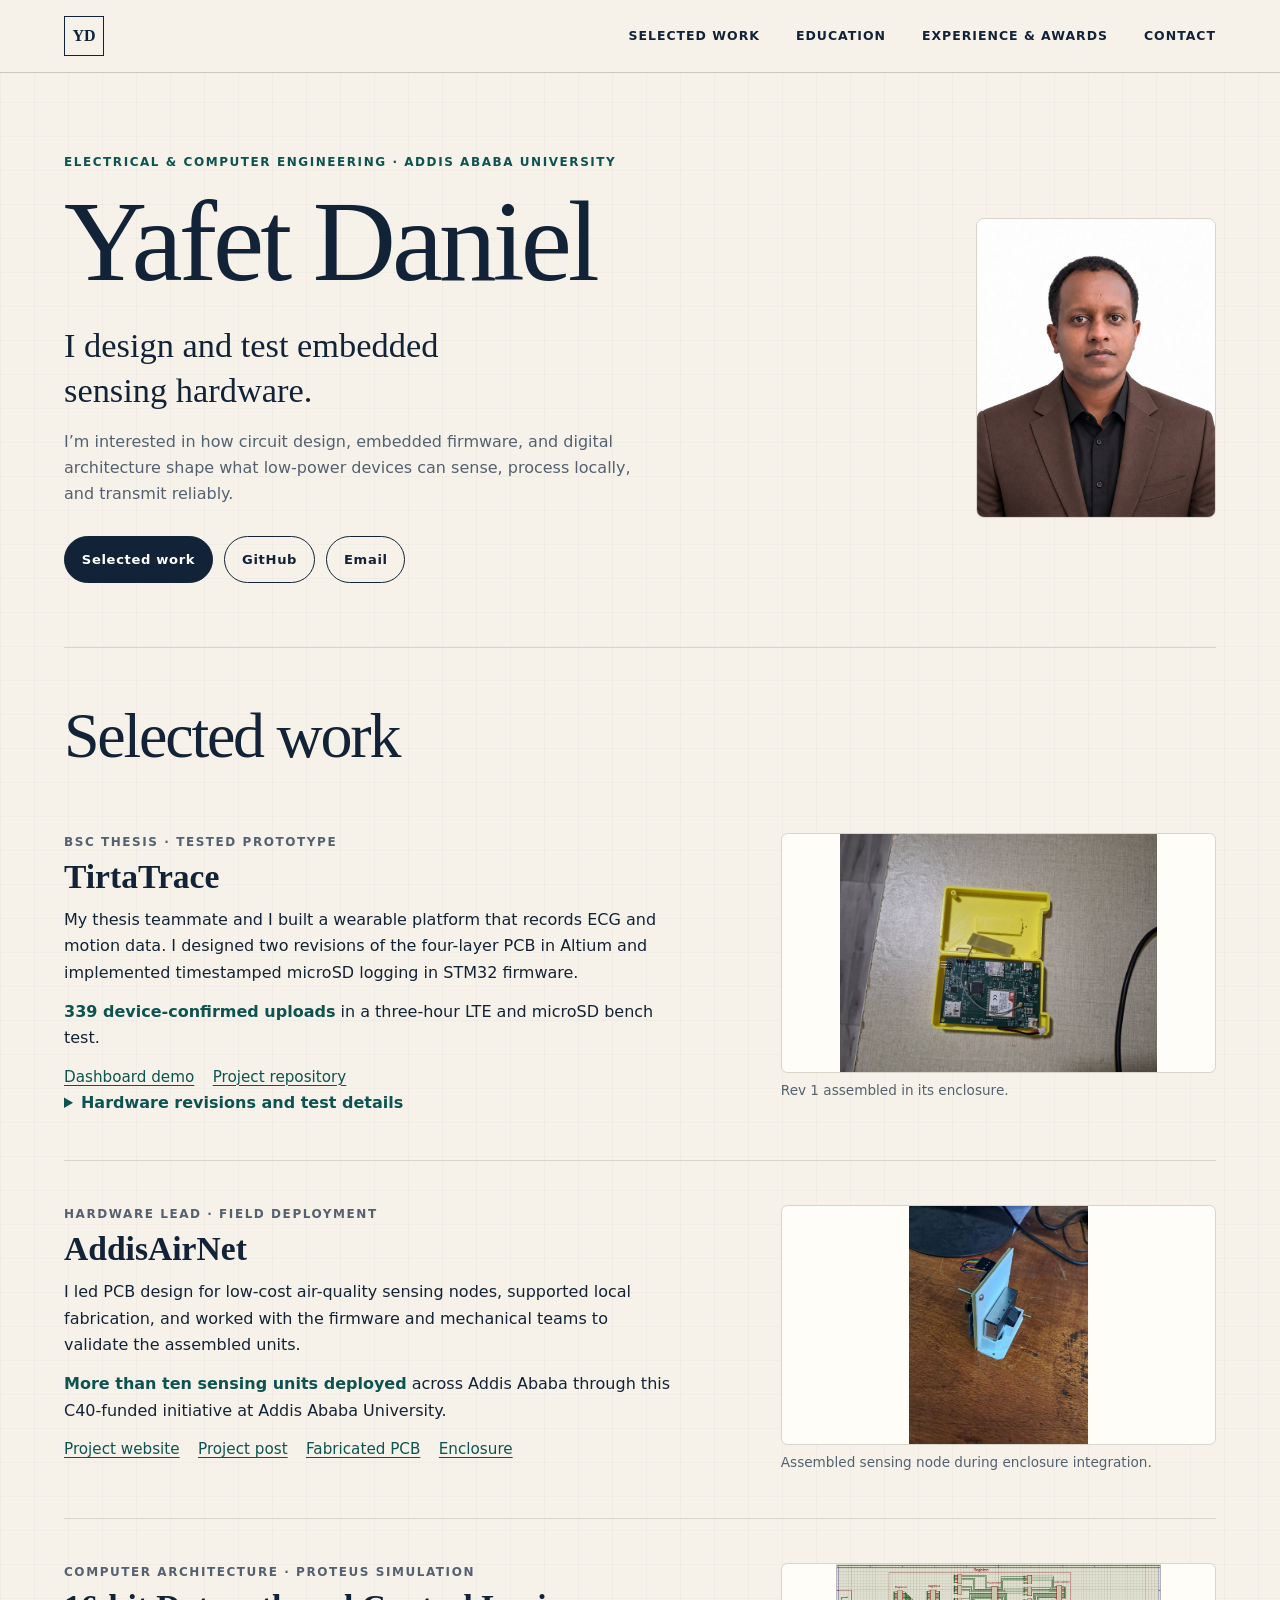
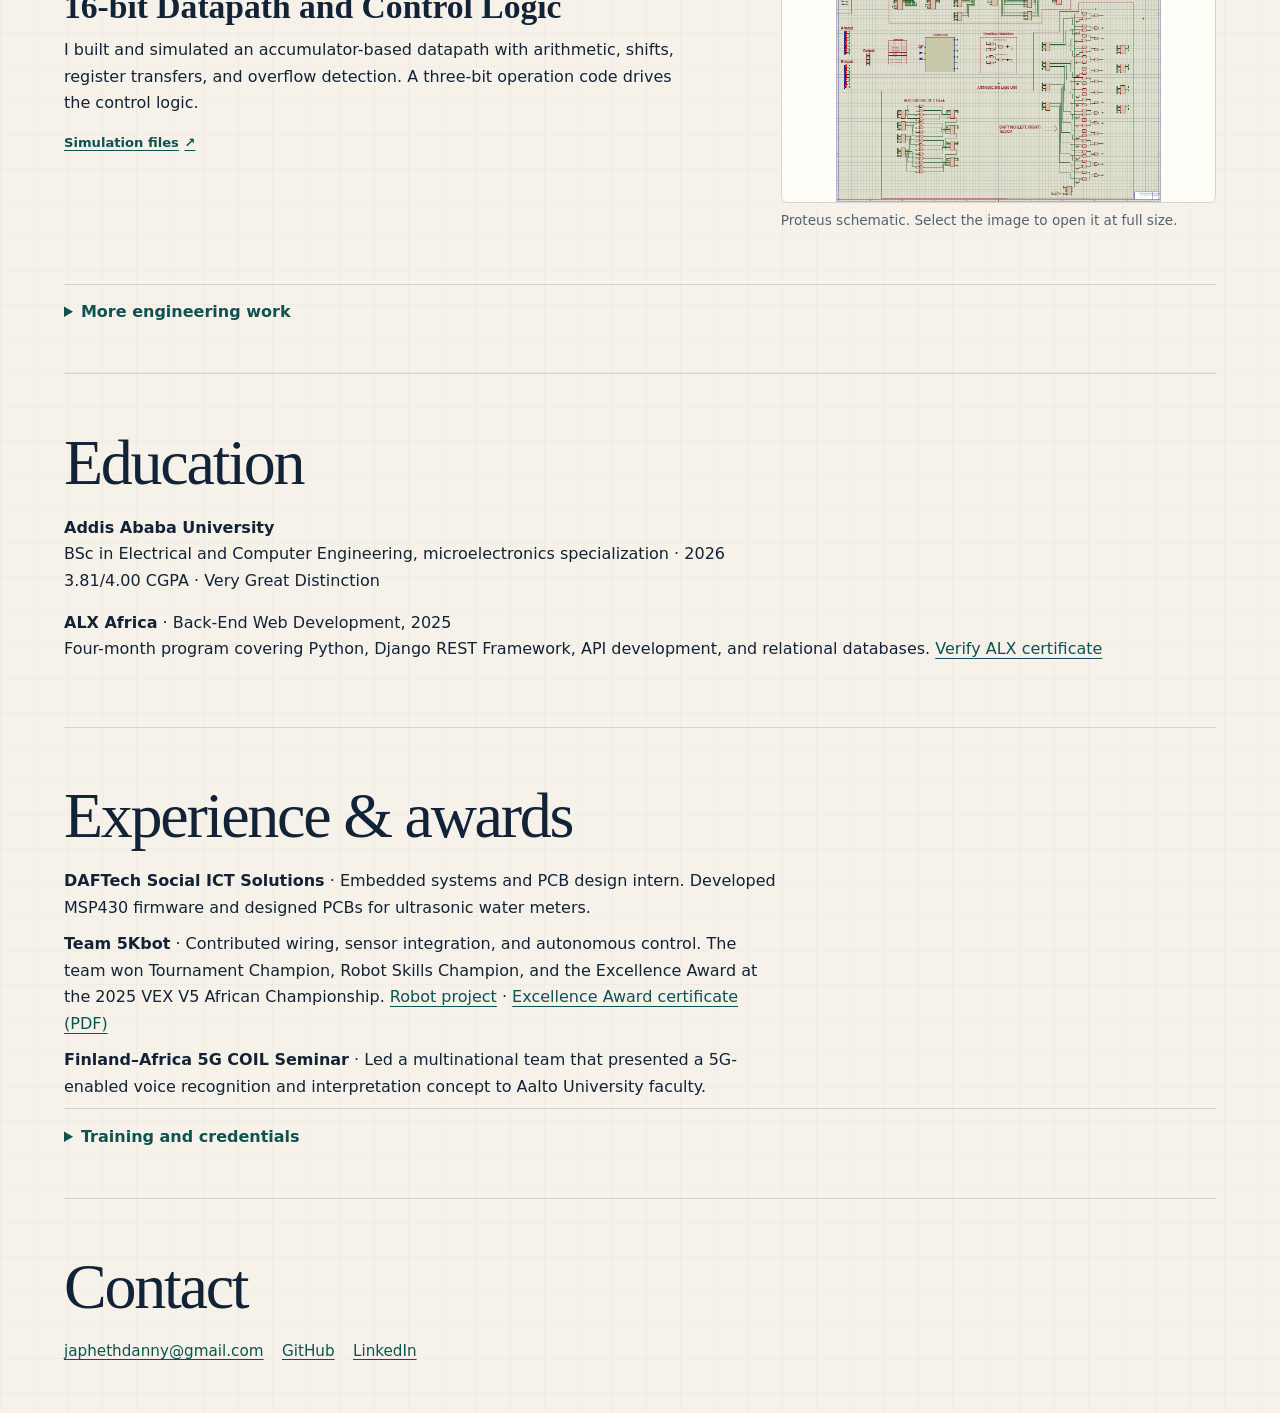
==== commit d5a662ae: "Add ALX training and project evidence links" ====
--- a/index.html
+++ b/index.html
@@ -52,7 +52,10 @@
           <h3>TirtaTrace</h3>
           <p>My thesis teammate and I built a wearable platform that records ECG and motion data. I designed two revisions of the four-layer PCB in Altium and implemented timestamped microSD logging in STM32 firmware.</p>
           <p class="portfolio-result"><strong>339 device-confirmed uploads</strong> in a three-hour LTE and microSD bench test.</p>
-          <p><a class="text-link" href="https://github.com/JaphD/ecg-monitoring-telemetry">Project repository</a></p>
+          <ul class="portfolio-links">
+            <li><a href="https://ecg-dashboard-1h8s.onrender.com/">Dashboard demo</a></li>
+            <li><a href="https://github.com/JaphD/ecg-monitoring-telemetry">Project repository</a></li>
+          </ul>
           <details class="portfolio-details">
             <summary>Hardware revisions and test details</summary>
             <p>Rev 1 ran on a LiPo battery, used USB only for charging, and used power gating for the LTE modem. Rev 2 ran directly from USB without power gating and used cleaner PCB routing for bench testing.</p>
@@ -128,13 +131,16 @@
       <p class="portfolio-education"><strong>Addis Ababa University</strong><br>
         BSc in Electrical and Computer Engineering, microelectronics specialization · 2026<br>
         3.81/4.00 CGPA · Very Great Distinction</p>
+      <p><strong>ALX Africa</strong> · Back-End Web Development, 2025<br>
+        Four-month program covering Python, Django REST Framework, API development, and relational databases.
+        <a href="https://savanna.alxafrica.com/certificates/Z8TH5ysL37">Verify ALX certificate</a></p>
     </section>
 
     <section id="experience" class="section portfolio-section" aria-labelledby="experience-title">
       <div class="section-heading"><h2 id="experience-title">Experience &amp; awards</h2></div>
       <ul class="portfolio-work-list">
         <li><strong>DAFTech Social ICT Solutions</strong> · Embedded systems and PCB design intern. Developed MSP430 firmware and designed PCBs for ultrasonic water meters.</li>
-        <li><strong>Team 5Kbot</strong> · Contributed wiring, sensor integration, and autonomous control. The team won Tournament Champion, Robot Skills Champion, and the Excellence Award at the 2025 VEX V5 African Championship. <a href="https://github.com/JaphD/Vex-V5">Robot project</a></li>
+        <li><strong>Team 5Kbot</strong> · Contributed wiring, sensor integration, and autonomous control. The team won Tournament Champion, Robot Skills Champion, and the Excellence Award at the 2025 VEX V5 African Championship. <a href="https://github.com/JaphD/Vex-V5">Robot project</a> · <a href="vex-excellence-award-2025.pdf">Excellence Award certificate (PDF)</a></li>
         <li><strong>Finland–Africa 5G COIL Seminar</strong> · Led a multinational team that presented a 5G-enabled voice recognition and interpretation concept to Aalto University faculty.</li>
       </ul>
       <details id="credentials" class="portfolio-details portfolio-more">
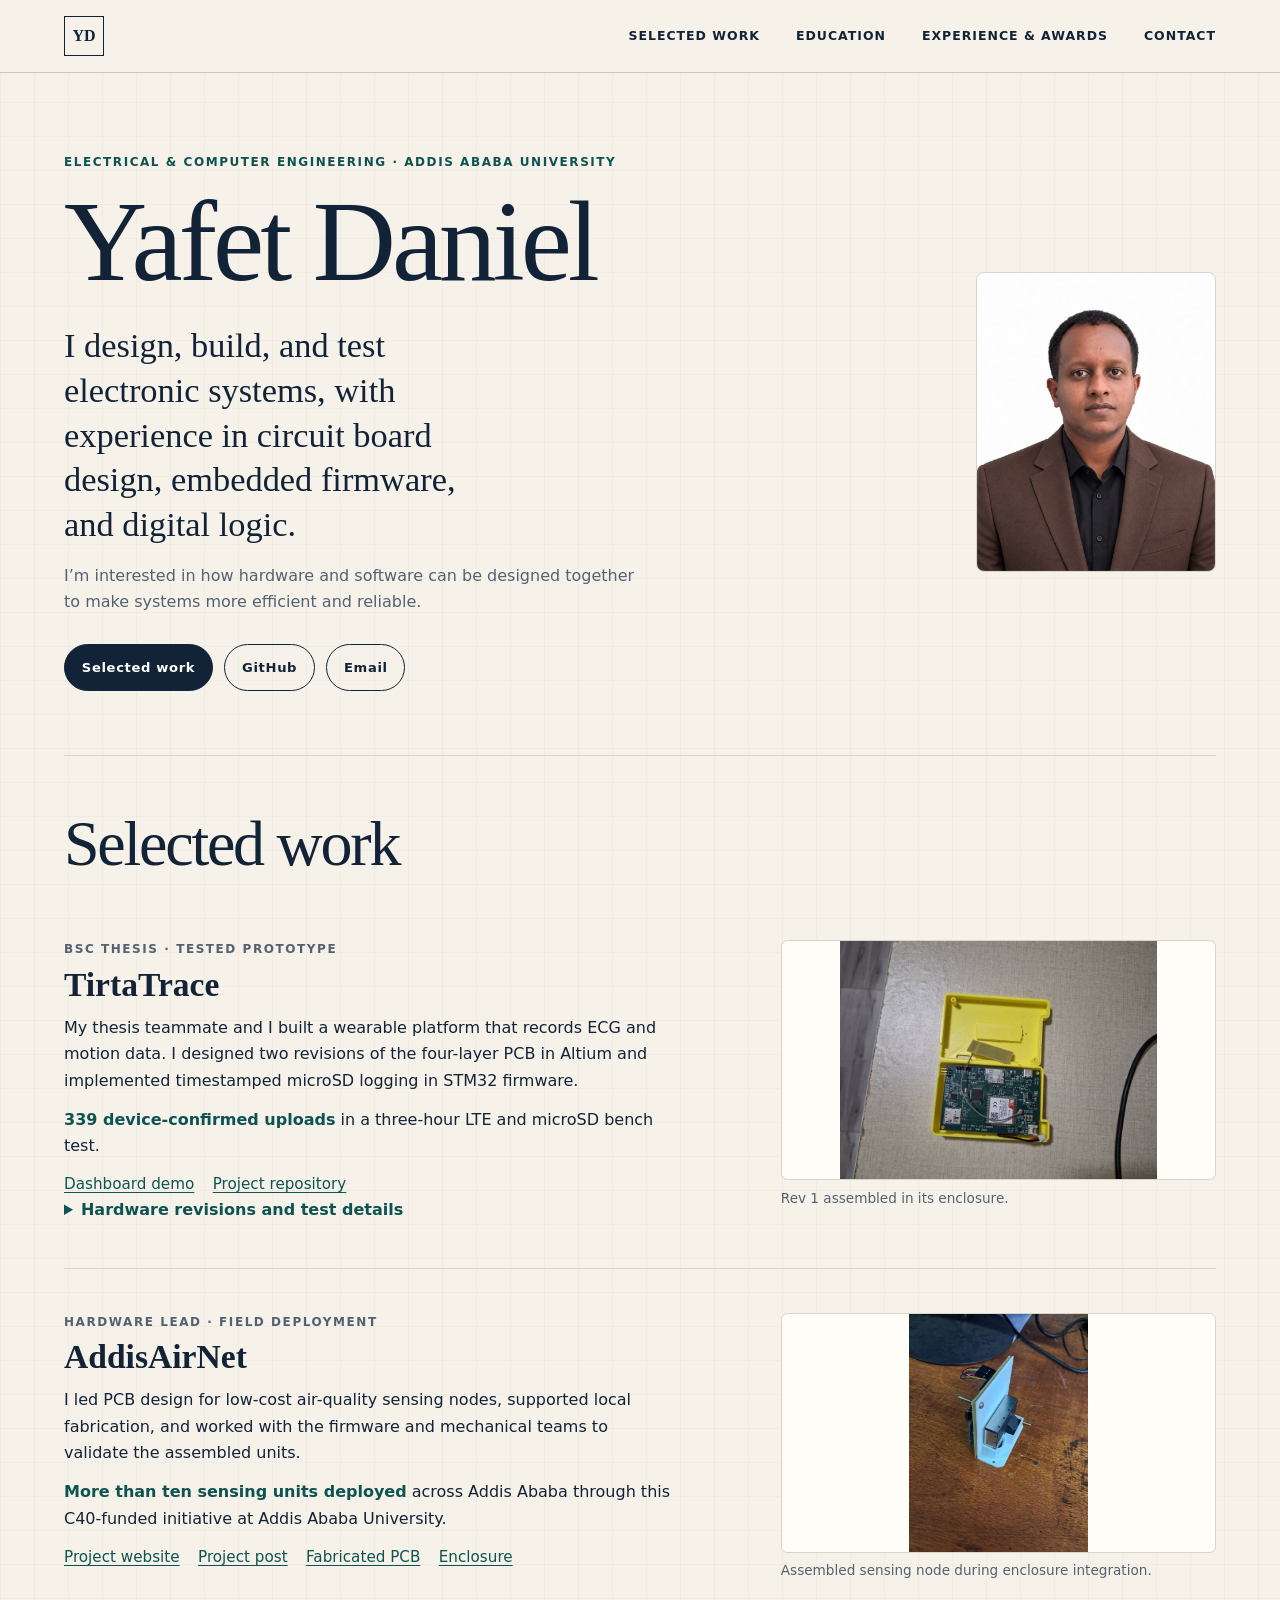
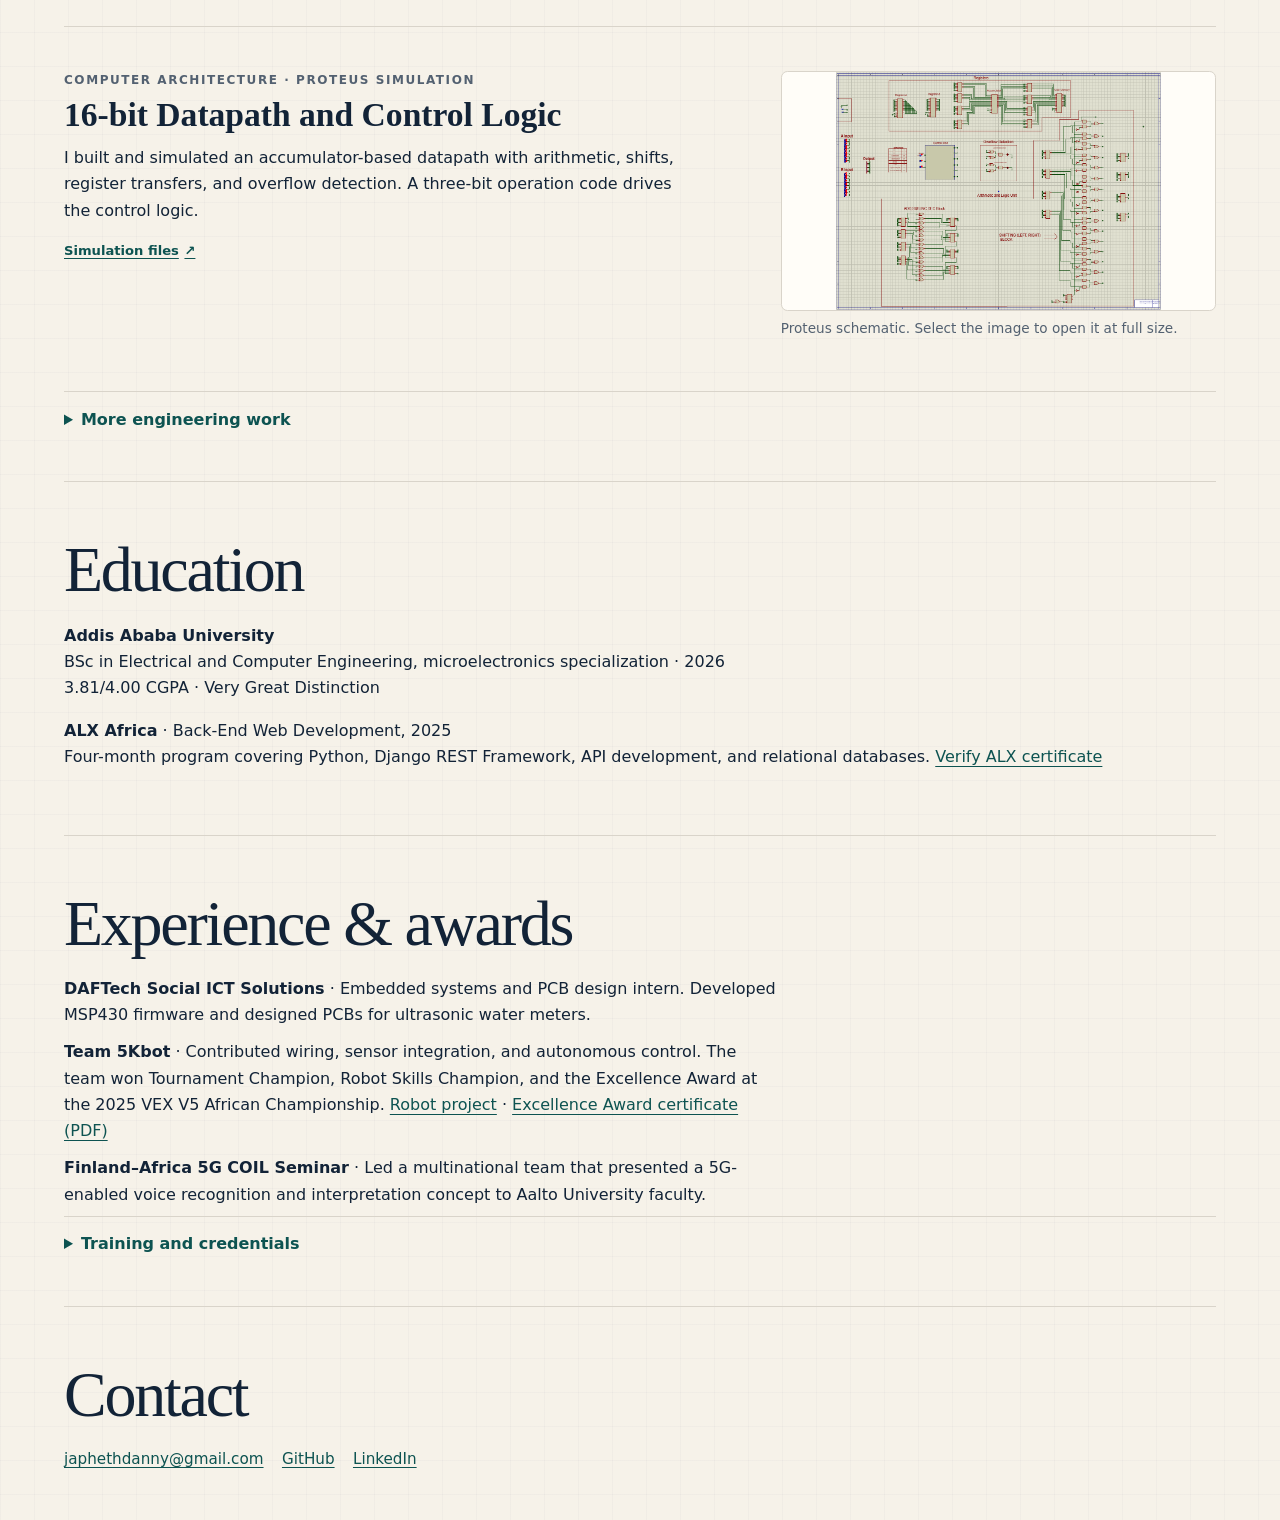
==== commit 522da8d0: "Broaden portfolio introduction to electronic systems" ====
--- a/index.html
+++ b/index.html
@@ -29,8 +29,8 @@
       <div class="hero-copy">
         <p class="eyebrow">Electrical &amp; Computer Engineering · Addis Ababa University</p>
         <h1 id="hero-title">Yafet Daniel</h1>
-        <p class="hero-lead">I design and test embedded sensing hardware.</p>
-        <p id="research" class="hero-summary">I’m interested in how circuit design, embedded firmware, and digital architecture shape what low-power devices can sense, process locally, and transmit reliably.</p>
+        <p class="hero-lead">I design, build, and test electronic systems, with experience in circuit board design, embedded firmware, and digital logic.</p>
+        <p id="research" class="hero-summary">I’m interested in how hardware and software can be designed together to make systems more efficient and reliable.</p>
         <div class="hero-actions" aria-label="Work and profile links">
           <a class="button button-primary" href="#featured-work">Selected work</a>
           <a class="button" href="https://github.com/JaphD">GitHub</a>
